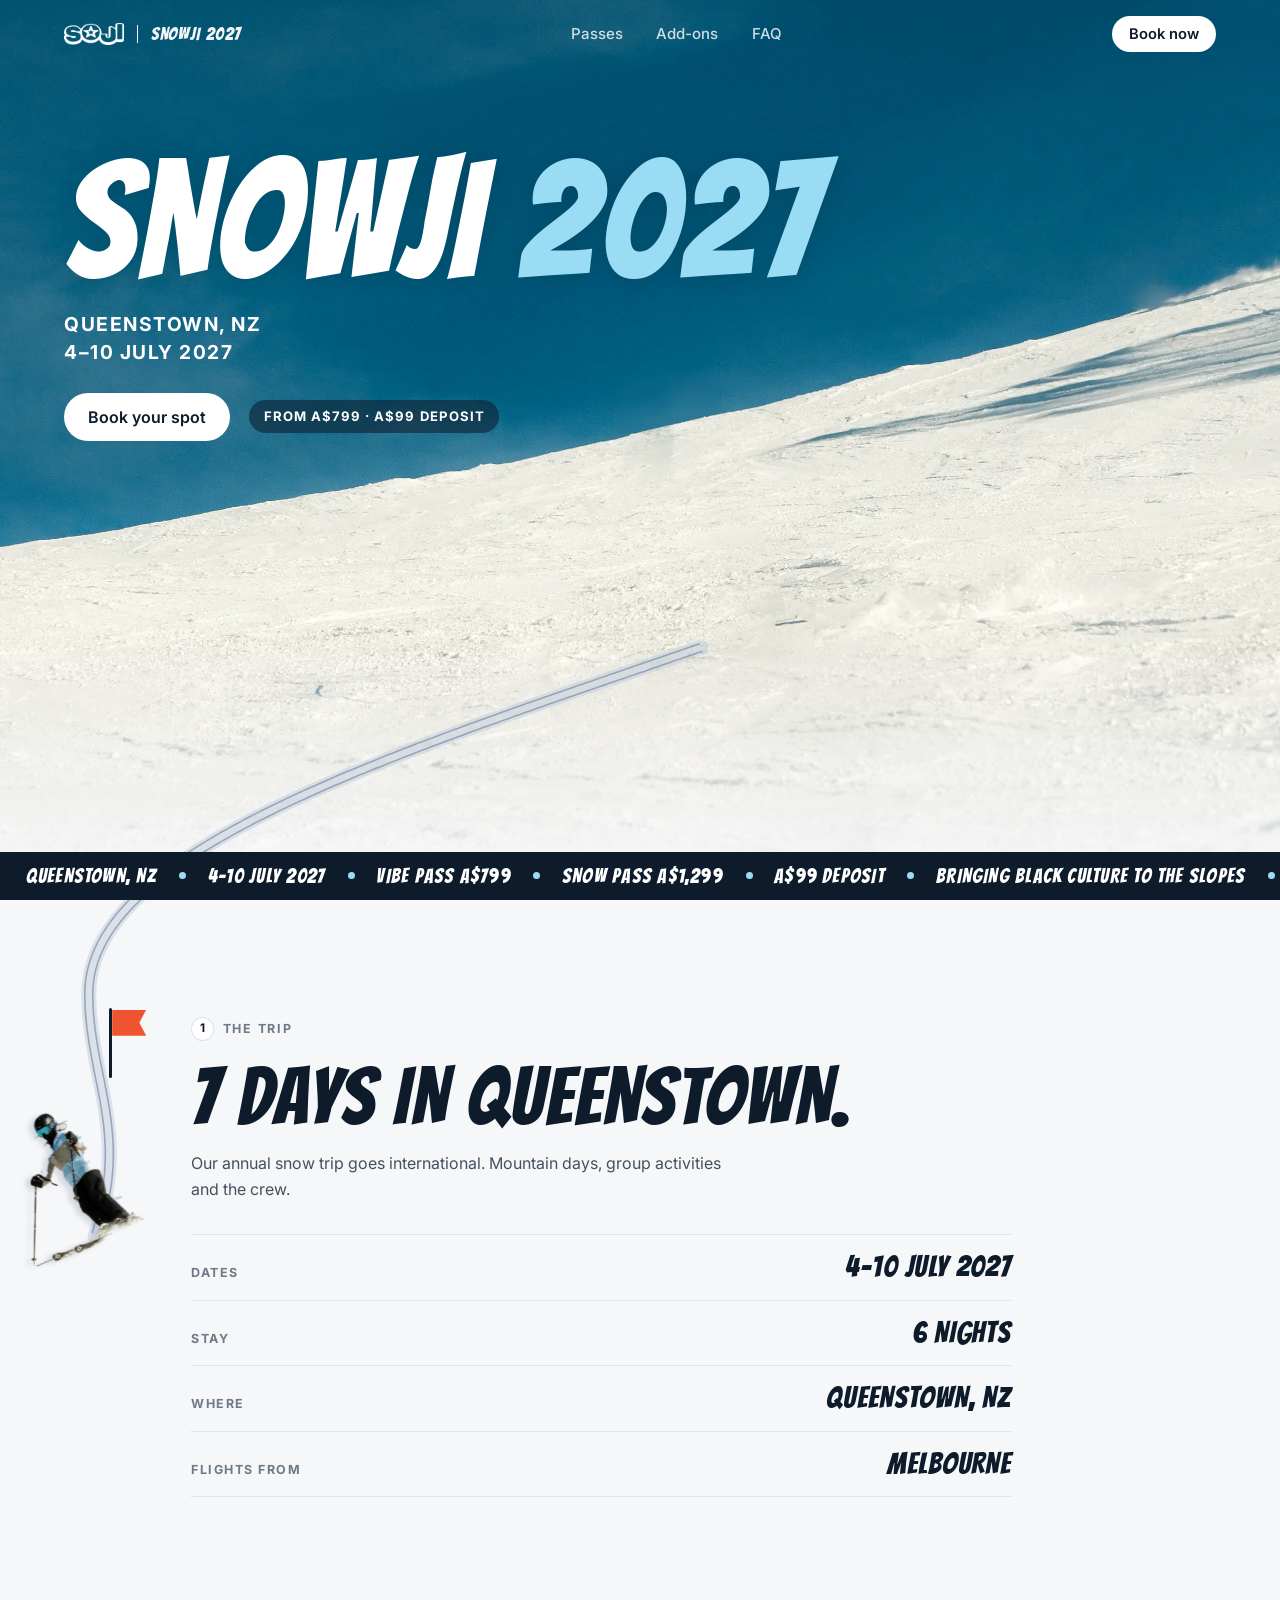
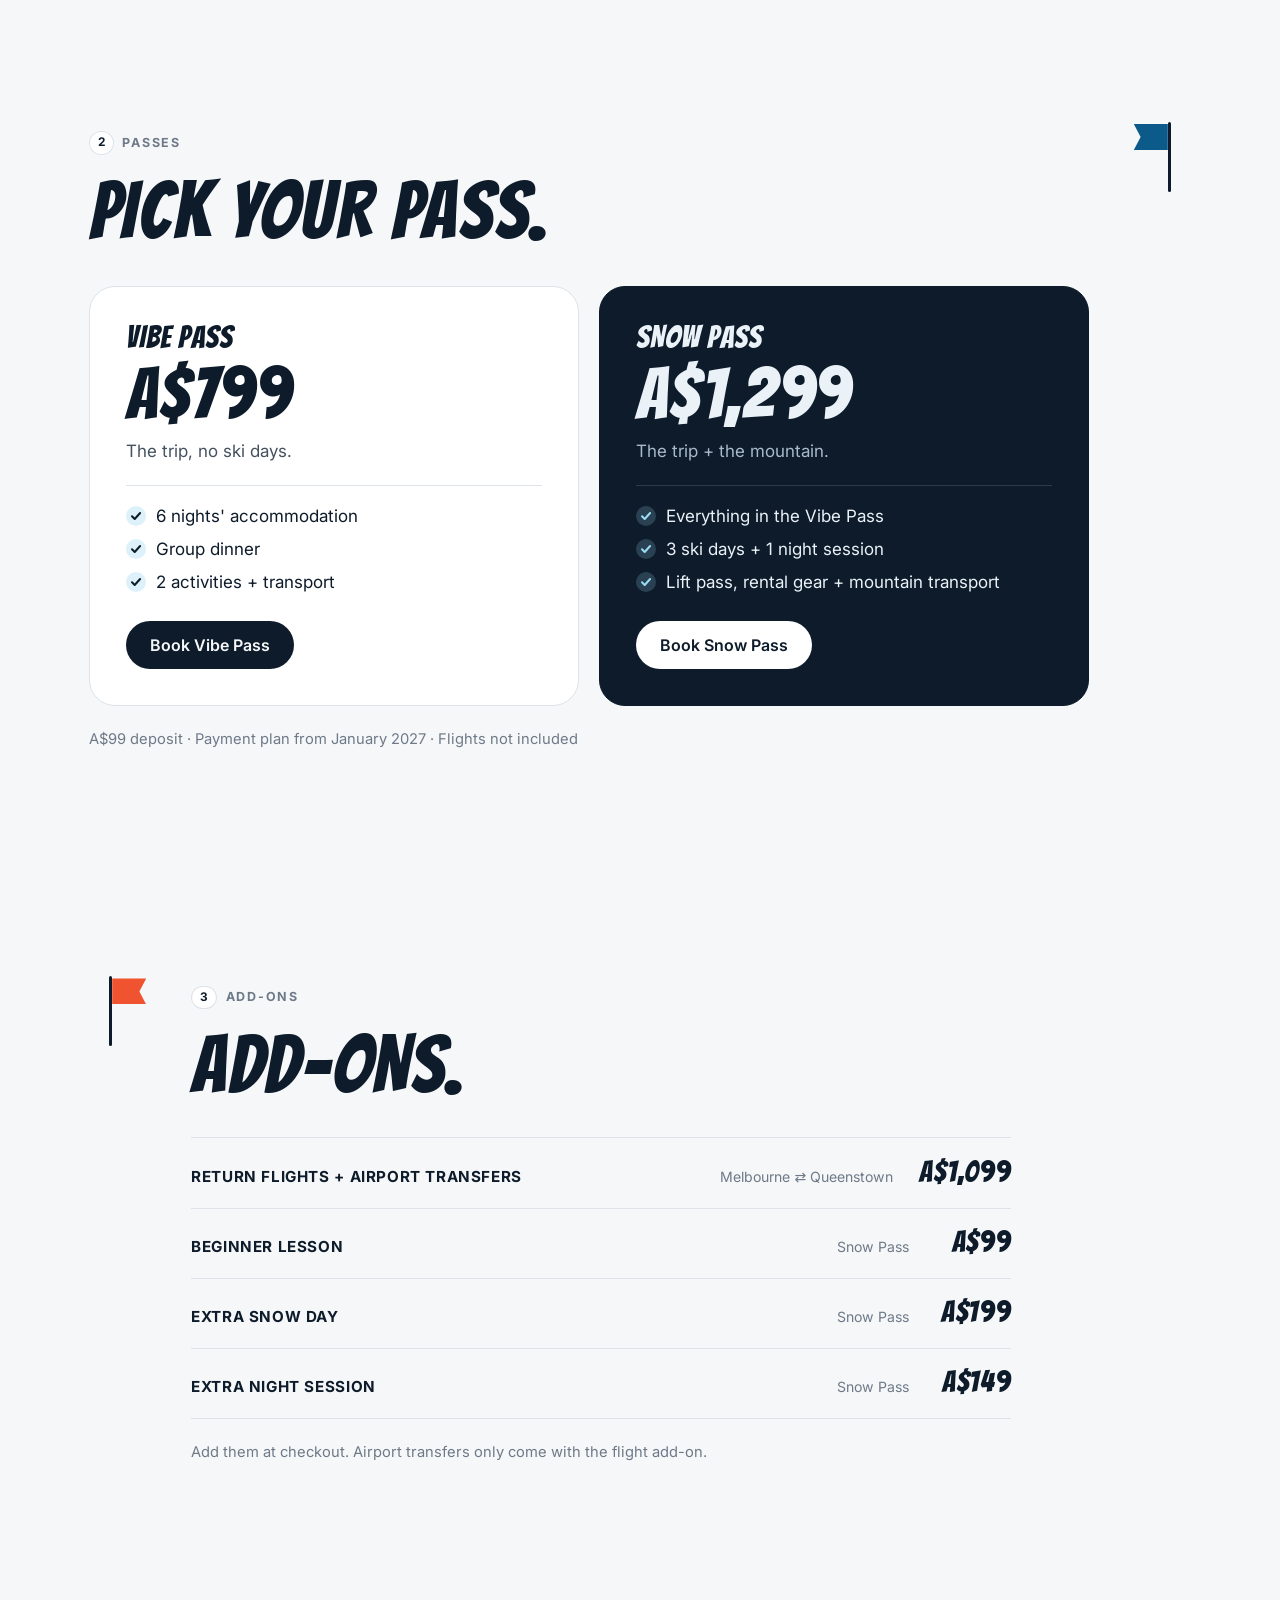
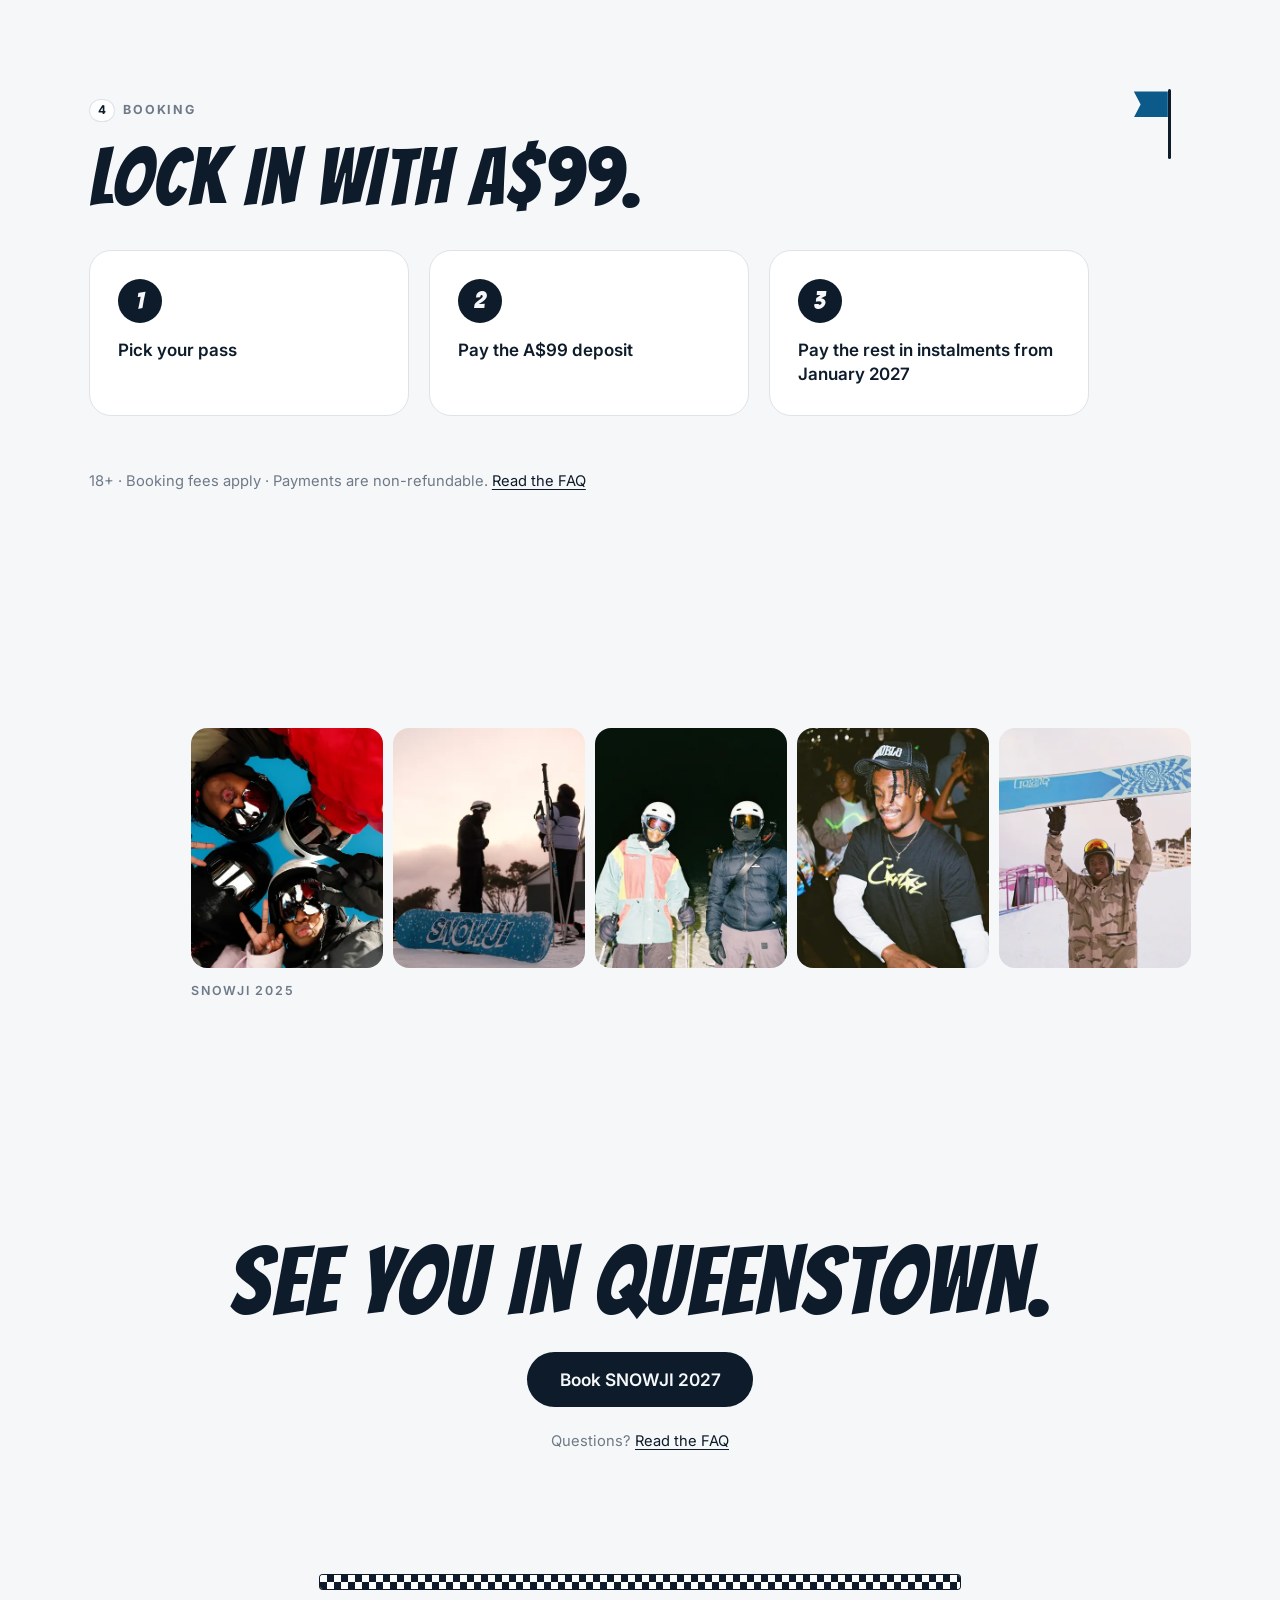
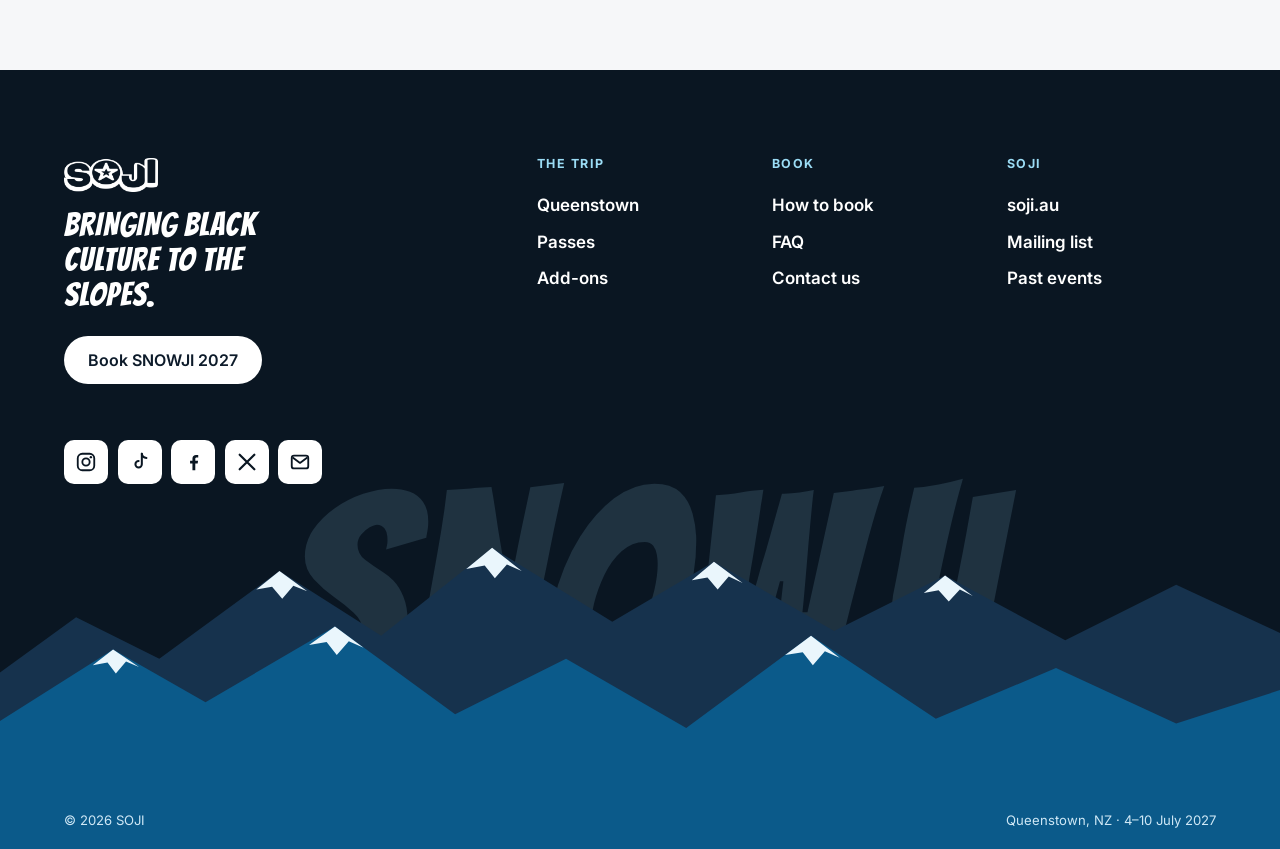
==== index.html @ 0abe6b56 "Bangers type, bigger hero title, clearer trip facts (Ewa's feedback) Co-Authored-By: Claude Opus 5.5" ====
<!doctype html>
<html lang="en-AU">
<head>
  <meta charset="utf-8">
  <meta name="viewport" content="width=device-width, initial-scale=1, viewport-fit=cover">
  <title>SNOWJI 2027 · Queenstown, 4–10 July</title>
  <meta name="description" content="SNOWJI 2027: seven days in Queenstown, New Zealand with SOJI. Vibe Pass A$799, Snow Pass A$1,299. Lock in with an A$99 deposit.">
  <meta name="theme-color" content="#0B4F7C">
  <meta property="og:title" content="SNOWJI 2027 · Queenstown, 4–10 July">
  <meta property="og:description" content="Seven days in Queenstown with the crew. Lock in with an A$99 deposit.">
  <meta property="og:image" content="https://snowji.soji.au/assets/img/og.jpg">
  <meta property="og:url" content="https://snowji.soji.au/">
  <link rel="canonical" href="https://snowji.soji.au/">
  <meta property="og:type" content="website">
  <meta name="twitter:card" content="summary_large_image">
  <link rel="icon" href="data:image/svg+xml,%3Csvg xmlns='http://www.w3.org/2000/svg' viewBox='0 0 64 64'%3E%3Crect width='64' height='64' rx='16' fill='%230D1B2A'/%3E%3Cpath d='M32 12v40M14.7 22l34.6 20M14.7 42l34.6-20' stroke='%23F6F7F9' stroke-width='5' stroke-linecap='round'/%3E%3C/svg%3E">
  <link rel="preconnect" href="https://fonts.googleapis.com">
  <link rel="preconnect" href="https://fonts.gstatic.com" crossorigin>
  <link href="https://fonts.googleapis.com/css2?family=Bangers&family=Inter:wght@400;500;600;700&display=swap" rel="stylesheet">
  <link rel="stylesheet" href="css/styles.css">
  <script>document.documentElement.classList.add('js')</script>
</head>
<body class="home">
  <header class="nav on-photo" id="nav">
    <a class="brand" href="#top" aria-label="SNOWJI 2027, back to top">
      <span class="soji-mark" aria-hidden="true"></span>
      <span class="brand-event">SNOWJI 2027</span>
    </a>
    <nav class="nav-links" aria-label="Sections">
      <a href="#passes">Passes</a>
      <a href="#add-ons">Add-ons</a>
      <a href="faq.html">FAQ</a>
    </nav>
    <a class="btn btn-light btn-sm" href="https://www.wetravel.com/trips/snowji-2027-soji-3534687816" target="_blank" rel="noopener">Book now</a>
  </header>

  <main class="mountain" id="top">
    <!-- trail + rider are drawn by js/main.js -->
    <svg class="trail" aria-hidden="true" focusable="false">
      <path class="trail-groove" d=""/>
      <path class="trail-track" d=""/>
      <path class="trail-track" d=""/>
    </svg>
    <div class="rider" aria-hidden="true"><img src="assets/img/skier.webp" width="592" height="720" alt=""></div>

    <section class="hero" aria-labelledby="hero-title">
      <figure class="hero-photo">
        <img class="hero-clean" src="assets/img/hero-clean-sm.webp" srcset="assets/img/hero-clean-sm.webp 1200w, assets/img/hero-clean.webp 2400w" sizes="100vw" width="2400" height="3600" alt="" decoding="async">
        <img class="hero-full" src="assets/img/hero-sm.webp" srcset="assets/img/hero-sm.webp 1200w, assets/img/hero.webp 2400w" sizes="100vw" width="2400" height="3600" alt="A SNOWJI 2025 skier carving down a white slope under a deep blue sky" fetchpriority="high">
      </figure>
      <div class="hero-copy">
        <h1 id="hero-title">SNOWJI <span>2027</span></h1>
        <p class="hero-meta">Queenstown, NZ<br>4–10 July 2027</p>
        <div class="hero-cta">
          <a class="btn btn-light" href="https://www.wetravel.com/trips/snowji-2027-soji-3534687816" target="_blank" rel="noopener">Book your spot</a>
          <span class="hero-price">From A$799 · A$99 deposit</span>
        </div>
      </div>
      <div class="marquee" aria-hidden="true">
        <div class="marquee-track">
          <span>Queenstown, NZ</span><span>4–10 July 2027</span><span>Vibe Pass A$799</span><span>Snow Pass A$1,299</span><span>A$99 deposit</span><span>Bringing Black culture to the slopes</span>
          <span>Queenstown, NZ</span><span>4–10 July 2027</span><span>Vibe Pass A$799</span><span>Snow Pass A$1,299</span><span>A$99 deposit</span><span>Bringing Black culture to the slopes</span>
        </div>
      </div>
    </section>

    <section class="run" id="trip" data-side="left" aria-labelledby="trip-title">
      <span class="lane"><span class="gate" aria-hidden="true"></span></span>
      <div class="run-body">
        <p class="gate-label"><b>1</b> The trip</p>
        <h2 id="trip-title">7 days in Queenstown.</h2>
        <p class="lede">Our annual snow trip goes international. Mountain days, group activities and the crew.</p>
        <dl class="facts">
          <div><dt>Dates</dt><dd>4–10 July 2027</dd></div>
          <div><dt>Stay</dt><dd>6 nights</dd></div>
          <div><dt>Where</dt><dd>Queenstown, NZ</dd></div>
          <div><dt>Flights from</dt><dd>Melbourne</dd></div>
        </dl>
      </div>
    </section>

    <section class="run" id="passes" data-side="right" aria-labelledby="passes-title">
      <span class="lane"><span class="gate" aria-hidden="true"></span></span>
      <div class="run-body">
        <p class="gate-label"><b>2</b> Passes</p>
        <h2 id="passes-title">Pick your pass.</h2>
        <div class="passes">
          <article class="pass">
            <h3>Vibe Pass</h3>
            <p class="price">A$799</p>
            <p class="pass-tag">The trip, no ski days.</p>
            <ul>
              <li>6 nights' accommodation</li>
              <li>Group dinner</li>
              <li>2 activities + transport</li>
            </ul>
            <a class="btn btn-ink" href="https://www.wetravel.com/trips/snowji-2027-soji-3534687816" target="_blank" rel="noopener">Book Vibe Pass</a>
          </article>
          <article class="pass pass-snow">
            <h3>Snow Pass</h3>
            <p class="price">A$1,299</p>
            <p class="pass-tag">The trip + the mountain.</p>
            <ul>
              <li>Everything in the Vibe Pass</li>
              <li>3 ski days + 1 night session</li>
              <li>Lift pass, rental gear + mountain transport</li>
            </ul>
            <a class="btn btn-light" href="https://www.wetravel.com/trips/snowji-2027-soji-3534687816" target="_blank" rel="noopener">Book Snow Pass</a>
          </article>
        </div>
        <p class="note">A$99 deposit · Payment plan from January 2027 · Flights not included</p>
      </div>
    </section>

    <section class="run" id="add-ons" data-side="left" aria-labelledby="addons-title">
      <span class="lane"><span class="gate" aria-hidden="true"></span></span>
      <div class="run-body">
        <p class="gate-label"><b>3</b> Add-ons</p>
        <h2 id="addons-title">Add-ons.</h2>
        <ul class="addons">
          <li><span class="ad-name">Return flights + airport transfers</span><span class="ad-for">Melbourne ⇄ Queenstown</span><span class="ad-price">A$1,099</span></li>
          <li><span class="ad-name">Beginner lesson</span><span class="ad-for">Snow Pass</span><span class="ad-price">A$99</span></li>
          <li><span class="ad-name">Extra snow day</span><span class="ad-for">Snow Pass</span><span class="ad-price">A$199</span></li>
          <li><span class="ad-name">Extra night session</span><span class="ad-for">Snow Pass</span><span class="ad-price">A$149</span></li>
        </ul>
        <p class="note">Add them at checkout. Airport transfers only come with the flight add-on.</p>
      </div>
    </section>

    <section class="run" id="booking" data-side="right" aria-labelledby="booking-title">
      <span class="lane"><span class="gate" aria-hidden="true"></span></span>
      <div class="run-body">
        <p class="gate-label"><b>4</b> Booking</p>
        <h2 id="booking-title">Lock in with A$99.</h2>
        <ol class="steps">
          <li>Pick your pass</li>
          <li>Pay the A$99 deposit</li>
          <li>Pay the rest in instalments from January 2027</li>
        </ol>
        <div class="tickets">
          <script src="https://cdn.wetravel.com/widgets/embed_packages.js" id="wetravel_package_listing" data-env="https://www.wetravel.com" data-version="v0.3" data-uid="1511722" data-uuid="3534687816" data-color="0d1b2a" data-text="Book now" data-showreviews="true" async></script>
        </div>
        <p class="note">18+ · Booking fees apply · Payments are non-refundable. <a href="faq.html">Read the FAQ</a></p>
      </div>
    </section>

    <section class="run" id="photos" data-side="left" aria-label="Photos from SNOWJI 2025">
      <span class="lane"></span>
      <div class="run-body">
        <div class="strip" tabindex="0">
          <figure><img src="assets/img/crew-huddle-sm.webp" width="1600" height="1067" loading="lazy" decoding="async" alt="Friends in helmets and goggles huddled in a circle, shot from below against a blue sky"></figure>
          <figure><img src="assets/img/sunset-board-sm.webp" width="1600" height="1067" loading="lazy" decoding="async" alt="Two skiers raise their skis against a pink sunset"></figure>
          <figure><img src="assets/img/night-ski-sm.webp" width="1600" height="1064" loading="lazy" decoding="async" alt="Friends on the snow at night"></figure>
          <figure><img src="assets/img/dance-sm.webp" width="1600" height="1067" loading="lazy" decoding="async" alt="A packed room dancing at the lodge"></figure>
          <figure><img src="assets/img/board-up-sm.webp" width="1600" height="1067" loading="lazy" decoding="async" alt="A snowboarder holding a SNOWJI board above their head"></figure>
        </div>
        <p class="strip-cap">SNOWJI 2025</p>
      </div>
    </section>

    <section class="run finish" id="book" data-side="right" aria-labelledby="finish-title">
      <span class="lane"></span>
      <div class="finish-body">
        <h2 id="finish-title">See you in Queenstown.</h2>
        <a class="btn btn-ink btn-lg" href="https://www.wetravel.com/trips/snowji-2027-soji-3534687816" target="_blank" rel="noopener">Book SNOWJI 2027</a>
        <p class="note">Questions? <a href="faq.html">Read the FAQ</a></p>
        <div class="finish-line" aria-hidden="true"><span class="finish-point"></span></div>
      </div>
    </section>
  </main>

  <footer class="foot">
    <div class="foot-top">
      <div class="foot-brand">
        <span class="soji-mark" aria-hidden="true"></span>
        <p class="foot-tag">Bringing Black culture to the slopes.</p>
        <a class="btn btn-light" href="https://www.wetravel.com/trips/snowji-2027-soji-3534687816" target="_blank" rel="noopener">Book SNOWJI 2027</a>
      </div>
      <nav class="foot-cols" aria-label="Footer">
        <div>
          <h2>The trip</h2>
          <a href="index.html#trip">Queenstown</a>
          <a href="index.html#passes">Passes</a>
          <a href="index.html#add-ons">Add-ons</a>
        </div>
        <div>
          <h2>Book</h2>
          <a href="index.html#booking">How to book</a>
          <a href="faq.html">FAQ</a>
          <a href="mailto:info@soji.au">Contact us</a>
        </div>
        <div>
          <h2>SOJI</h2>
          <a href="https://www.soji.au/" target="_blank" rel="noopener">soji.au</a>
          <a href="https://www.soji.au/mail" target="_blank" rel="noopener">Mailing list</a>
          <a href="https://www.soji.au/past-events" target="_blank" rel="noopener">Past events</a>
        </div>
      </nav>
    </div>
    <ul class="foot-social">
      <li><a href="https://www.instagram.com/soji.au" target="_blank" rel="noopener" aria-label="SOJI on Instagram"><svg viewBox="0 0 24 24" aria-hidden="true"><rect x="3" y="3" width="18" height="18" rx="5" fill="none" stroke="currentColor" stroke-width="2"/><circle cx="12" cy="12" r="4" fill="none" stroke="currentColor" stroke-width="2"/><circle cx="17.3" cy="6.7" r="1.3" fill="currentColor"/></svg></a></li>
      <li><a href="https://www.tiktok.com/@soji.au" target="_blank" rel="noopener" aria-label="SOJI on TikTok"><svg viewBox="0 0 24 24" aria-hidden="true"><path d="M14 3v11.5a3.5 3.5 0 1 1-3.5-3.5" fill="none" stroke="currentColor" stroke-width="2.2" stroke-linecap="round"/><path d="M14 3c.4 2.6 2.2 4.4 5 4.6" fill="none" stroke="currentColor" stroke-width="2.2" stroke-linecap="round"/></svg></a></li>
      <li><a href="https://www.facebook.com/soji.au" target="_blank" rel="noopener" aria-label="SOJI on Facebook"><svg viewBox="0 0 24 24" aria-hidden="true"><path d="M14.5 21v-7.5h2.6l.4-3h-3V8.6c0-.9.3-1.5 1.6-1.5h1.6V4.4A21 21 0 0 0 15.3 4.3c-2.3 0-3.9 1.4-3.9 4v2.2H8.8v3h2.6V21z" fill="currentColor"/></svg></a></li>
      <li><a href="https://twitter.com/soji_au" target="_blank" rel="noopener" aria-label="SOJI on X"><svg viewBox="0 0 24 24" aria-hidden="true"><path d="M4 4l16 16M20 4L4 20" fill="none" stroke="currentColor" stroke-width="2.4" stroke-linecap="round"/></svg></a></li>
      <li><a href="mailto:info@soji.au" aria-label="Email SOJI"><svg viewBox="0 0 24 24" aria-hidden="true"><rect x="3" y="5" width="18" height="14" rx="2.5" fill="none" stroke="currentColor" stroke-width="2"/><path d="M4 7l8 6 8-6" fill="none" stroke="currentColor" stroke-width="2" stroke-linejoin="round"/></svg></a></li>
    </ul>
    <div class="foot-art" aria-hidden="true">
      <svg viewBox="0 0 1440 360" preserveAspectRatio="xMidYMax slice">
        <text x="720" y="250" text-anchor="middle" class="foot-word">SNOWJI</text>
        <path class="m-far" d="M0 250 L110 170 L200 215 L330 120 L440 190 L560 95 L690 175 L800 110 L930 185 L1050 125 L1180 195 L1300 135 L1440 200 V360 H0Z"/>
        <path class="m-snow" d="M330 120 L305 140 L322 137 L333 150 L345 136 L360 142Z M560 95 L532 118 L552 114 L563 128 L576 113 L592 120Z M800 110 L776 130 L793 127 L804 140 L816 126 L831 133Z M1050 125 L1027 144 L1043 141 L1054 153 L1066 140 L1080 147Z"/>
        <path class="m-near" d="M0 300 L150 205 L250 262 L390 180 L520 275 L640 215 L770 290 L905 190 L1040 280 L1170 225 L1300 285 L1440 240 V360 H0Z"/>
        <path class="m-snow" d="M390 180 L362 200 L381 197 L392 211 L405 196 L421 203Z M905 190 L877 211 L896 208 L907 222 L920 207 L936 214Z M150 205 L128 222 L144 219 L153 231 L164 218 L178 224Z"/>
      </svg>
    </div>
    <div class="foot-bar">
      <span>© 2026 SOJI</span>
      <span>Queenstown, NZ · 4–10 July 2027</span>
    </div>
  </footer>

  <a class="dock" id="dock" href="https://www.wetravel.com/trips/snowji-2027-soji-3534687816" target="_blank" rel="noopener"><span>SNOWJI 2027 · From A$799</span><b>Book</b></a>

  <canvas class="powder" aria-hidden="true"></canvas>
  <script src="js/main.js" defer></script>
  <script src="js/book.js" defer></script>
  <script src="https://cdn.wetravel.com/widgets/embed_checkout.js" defer></script>
</body>
</html>
---- css/styles.css ----
/* SNOWJI 2027 */
:root {
  --snow: #F6F7F9;
  --snow-2: #ECEFF3;
  --card: #FFFFFF;
  --ink: #0D1B2A;
  --ink-2: #44515F;
  --ink-3: #6E7A88;
  --line: #DDE3E9;
  --flare: #F0532F;
  --sky: #0B5A8A;
  --ice: #9BDCF5;
  --ice-2: #DCF1FA;

  --lane: clamp(64px, 13vw, 210px);
  --gutter: clamp(20px, 5vw, 72px);
  --pad: clamp(88px, 13vh, 150px);
  --radius: 22px;
  --nav-h: 68px;

  --display: "Bangers", "Impact", ui-sans-serif, system-ui, sans-serif;
  --body: "Inter", ui-sans-serif, system-ui, -apple-system, "Segoe UI", sans-serif;
  color-scheme: light;
}

*, *::before, *::after { box-sizing: border-box; }
html { -webkit-text-size-adjust: 100%; scroll-behavior: smooth; scroll-padding-top: var(--nav-h); }
body { margin: 0; background: var(--snow); color: var(--ink); font: 400 1.0625rem/1.6 var(--body); -webkit-font-smoothing: antialiased; overflow-x: clip; }
img { display: block; max-width: 100%; height: auto; }
a { color: inherit; }
p, ul, ol, figure, dl, dd { margin: 0; }
h1, h2, h3 { margin: 0; font-family: var(--display); font-weight: 400; line-height: 1; letter-spacing: .02em; text-transform: uppercase; }
h2 { font-size: clamp(2.8rem, 6.4vw, 5rem); text-wrap: balance; }
h3 { letter-spacing: .03em; }
:focus-visible { outline: 3px solid var(--flare); outline-offset: 3px; border-radius: 6px; }

/* Buttons */
.btn {
  display: inline-flex; align-items: center; justify-content: center;
  font: 600 1rem/1 var(--body); padding: 1em 1.5em; border-radius: 999px;
  text-decoration: none; white-space: nowrap;
  transition: transform .2s ease, background-color .2s ease, color .2s ease;
}
.btn:hover { transform: translateY(-2px); }
.btn-ink { background: var(--ink); color: var(--snow); }
.btn-ink:hover { background: #18324D; }
.btn-light { background: #fff; color: var(--ink); }
.btn-sm { padding: .7em 1.15em; font-size: .92rem; }
.btn-lg { padding: 1.1em 1.9em; font-size: 1.08rem; }

/* WeTravel only opens checkout when the click lands on the button itself, not on text inside it */
.wtrvl-checkout_button * { pointer-events: none; }

/* Nav */
.nav {
  position: fixed; inset: 0 0 auto 0; z-index: 50; height: var(--nav-h);
  display: flex; align-items: center; justify-content: space-between; gap: 1rem;
  padding: 0 var(--gutter);
  color: var(--ink);
  transition: background-color .3s ease, box-shadow .3s ease, color .3s ease;
}
.nav.on-photo { color: #fff; }
.nav.scrolled { color: var(--ink); background: rgba(246, 247, 249, .88); -webkit-backdrop-filter: blur(14px); backdrop-filter: blur(14px); box-shadow: 0 1px 0 var(--line); }
.nav.on-photo:not(.scrolled) .btn-light { background: #fff; color: var(--ink); }
.nav.scrolled .btn-light { background: var(--ink); color: var(--snow); }
.brand { display: flex; align-items: center; gap: .8rem; text-decoration: none; }
.soji-mark {
  display: block; width: 60px; height: 22px; background: currentColor;
  -webkit-mask: url(../assets/img/soji-logo.png) left center / contain no-repeat;
  mask: url(../assets/img/soji-logo.png) left center / contain no-repeat;
}
.brand-event { font: 400 1.15rem/1 var(--display); letter-spacing: .05em; padding-left: .8rem; border-left: 1.5px solid currentColor; opacity: .95; }
.nav-links { display: flex; gap: clamp(1.2rem, 2.6vw, 2.4rem); font-size: .94rem; font-weight: 500; }
.nav-links a { text-decoration: none; opacity: .8; transition: opacity .2s; }
.nav-links a:hover, .nav-links a[aria-current] { opacity: 1; }

/* ── Trail + rider ─────────────────────────────────── */
.mountain { position: relative; isolation: isolate; }
.trail { position: absolute; top: 0; left: 0; width: 100%; height: 100%; pointer-events: none; z-index: 0; overflow: visible; }
.trail path { fill: none; stroke-linecap: round; stroke-linejoin: round; }
.trail-groove { stroke: rgba(196, 208, 222, .55); stroke-width: 15; }
.trail-track { stroke: rgba(90, 110, 136, .5); stroke-width: 1.6; }
.rider { position: absolute; top: 0; left: 0; z-index: 6; pointer-events: none; visibility: hidden; will-change: transform; transform-origin: 56.37% 89.18%; filter: drop-shadow(-10px 4px 5px rgba(40, 60, 90, .16)); }
.rider img { width: 100%; height: auto; transform-origin: 56.37% 89.18%; will-change: transform; }
.powder { position: fixed; inset: 0; width: 100%; height: 100%; pointer-events: none; z-index: 5; }

.run { position: relative; padding-block: var(--pad); }
.run[data-side="left"] { padding-left: var(--lane); padding-right: var(--gutter); }
.run[data-side="right"] { padding-right: var(--lane); padding-left: var(--gutter); }
.lane { position: absolute; top: calc(var(--pad) * .8); bottom: calc(var(--pad) * .8); width: var(--lane); pointer-events: none; }
.run[data-side="left"] > .lane { left: 0; }
.run[data-side="right"] > .lane { right: 0; }
.run-body { position: relative; z-index: 1; max-width: 1000px; margin-inline: auto; }

.gate { --flag: var(--flare); position: absolute; top: calc(var(--pad) * .12); width: 3px; height: 70px; border-radius: 2px; background: var(--ink); }
.run:nth-of-type(odd) .gate { --flag: var(--sky); }
.run[data-side="left"] .gate { left: calc(50% + 26px); }
.run[data-side="right"] .gate { right: calc(50% + 26px); }
.gate::after { content: ""; position: absolute; top: 2px; left: 3px; width: 34px; height: 26px; background: var(--flag); clip-path: polygon(0 0, 100% 0, 80% 50%, 100% 100%, 0 100%); transform-origin: 0 50%; }
.run[data-side="right"] .gate::after { left: auto; right: 3px; transform-origin: 100% 50%; clip-path: polygon(0 0, 100% 0, 100% 100%, 0 100%, 20% 50%); }
.gate.passed::after { animation: flap 1.1s cubic-bezier(.3, .7, .3, 1); }
@keyframes flap { 20% { transform: scaleX(.55) skewY(-10deg); } 45% { transform: scaleX(1.08) skewY(5deg); } 70% { transform: scaleX(.92) skewY(-2deg); } }

/* ── Hero ─────────────────────────────────────────── */
.hero { position: relative; height: 100svh; min-height: 580px; }
.hero-photo { position: absolute; inset: 0; z-index: -1; overflow: hidden; background: var(--sky); }
.hero-photo img { position: absolute; inset: 0; width: 100%; height: 100%; max-width: none; object-fit: cover; object-position: 52% 43%; }
.hero-photo.handed-off .hero-full { visibility: hidden; }
.hero-photo::after { content: ""; position: absolute; inset: auto 0 0 0; height: 28%; background: linear-gradient(rgba(246, 247, 249, 0), var(--snow)); }
.hero-copy { position: relative; padding: calc(var(--nav-h) + clamp(28px, 9vh, 96px)) var(--gutter) 0; color: #fff; }
.hero h1 { font-size: clamp(4.6rem, 13vw, 11rem); line-height: .86; letter-spacing: .015em; text-shadow: 0 2px 24px rgba(0, 0, 0, .12); }
.hero h1 span { color: var(--ice); }
.hero-meta { margin-top: 1.2rem; font: 700 clamp(1rem, 1.5vw, 1.2rem)/1.45 var(--body); letter-spacing: .08em; text-transform: uppercase; }
.hero-cta { display: flex; flex-wrap: wrap; align-items: center; gap: .8rem 1.2rem; margin-top: 1.6rem; }
.hero-price { font: 700 .82rem/1 var(--body); letter-spacing: .08em; text-transform: uppercase; color: #fff; padding: .75em 1.1em; border-radius: 999px; background: rgba(13, 27, 42, .55); -webkit-backdrop-filter: blur(8px); backdrop-filter: blur(8px); }

/* ── Sections ─────────────────────────────────────── */
.gate-label { display: flex; align-items: center; gap: .7em; margin-bottom: 1rem; font: 700 .78rem/1 var(--body); letter-spacing: .14em; text-transform: uppercase; color: var(--ink-3); }
.gate-label b { font: 700 .74rem/1 var(--body); letter-spacing: 0; color: var(--ink); padding: .5em .75em; border-radius: 999px; background: var(--card); box-shadow: inset 0 0 0 1px var(--line); }
.lede { margin-top: .9rem; font-size: 1rem; color: var(--ink-2); max-width: 34em; }
.note { margin-top: 1.4rem; font-size: .92rem; color: var(--ink-3); }
.note a { color: var(--ink); text-underline-offset: 3px; }

.facts { margin-top: 2rem; border-top: 1px solid var(--line); max-width: 820px; }
.facts > div { display: flex; align-items: baseline; justify-content: space-between; gap: 1.5rem; padding: 1.05rem 0; border-bottom: 1px solid var(--line); }

.facts dt { font-size: .78rem; letter-spacing: .12em; text-transform: uppercase; color: var(--ink-3); font-weight: 700; }
.facts dd { font: 400 clamp(1.5rem, 2.4vw, 1.9rem)/1 var(--display); letter-spacing: .03em; text-transform: uppercase; text-align: right; }

.passes { display: grid; grid-template-columns: repeat(2, minmax(0, 1fr)); gap: clamp(12px, 2vw, 20px); margin-top: 2.2rem; }
.pass { background: var(--card); border: 1px solid var(--line); border-radius: 26px; padding: clamp(22px, 3vw, 36px); }
.pass h3 { font-size: clamp(1.6rem, 2.4vw, 2rem); }
.price { margin-top: .4rem; font: 400 clamp(3.2rem, 5.6vw, 4.6rem)/.95 var(--display); letter-spacing: .02em; }
.pass-tag { margin-top: .6rem; color: var(--ink-2); }
.pass ul { list-style: none; padding: 1.2rem 0 0; margin-top: 1.2rem; border-top: 1px solid var(--line); display: grid; gap: .6rem; }
.pass li { display: grid; grid-template-columns: 20px 1fr; gap: .65rem; line-height: 1.4; }
.pass li::before { content: ""; width: 20px; height: 20px; margin-top: 1px; border-radius: 50%; background: var(--ice-2) url("data:image/svg+xml,%3Csvg xmlns='http://www.w3.org/2000/svg' viewBox='0 0 20 20'%3E%3Cpath d='M6 10.3l2.7 2.7 5.4-6' fill='none' stroke='%230D1B2A' stroke-width='2' stroke-linecap='round' stroke-linejoin='round'/%3E%3C/svg%3E") center / 20px no-repeat; }
.pass-snow { background: var(--ink); color: #EAF2F8; border-color: var(--ink); }
.pass-snow .pass-tag { color: #A9BACB; }
.pass-snow ul { border-color: rgba(255, 255, 255, .14); }
.pass-snow li::before { background-color: rgba(155, 220, 245, .2); background-image: url("data:image/svg+xml,%3Csvg xmlns='http://www.w3.org/2000/svg' viewBox='0 0 20 20'%3E%3Cpath d='M6 10.3l2.7 2.7 5.4-6' fill='none' stroke='%239BDCF5' stroke-width='2' stroke-linecap='round' stroke-linejoin='round'/%3E%3C/svg%3E"); }

.addons { list-style: none; padding: 0; margin-top: 2rem; border-top: 1px solid var(--line); max-width: 820px; }
.addons li { display: grid; grid-template-columns: minmax(0, 1fr) auto auto; align-items: baseline; gap: .4rem 1.6rem; padding: 1.15rem 0; border-bottom: 1px solid var(--line); }
.ad-name { font-weight: 700; text-transform: uppercase; letter-spacing: .04em; font-size: .95rem; }
.ad-for { font-size: .88rem; color: var(--ink-3); }
.ad-price { font: 400 clamp(1.5rem, 2.4vw, 1.9rem)/1 var(--display); letter-spacing: .03em; min-width: 5.5ch; text-align: right; }

.steps { list-style: none; padding: 0; counter-reset: s; display: grid; grid-template-columns: repeat(3, minmax(0, 1fr)); gap: clamp(12px, 2vw, 20px); margin-top: 2rem; }
.steps li { counter-increment: s; background: var(--card); border: 1px solid var(--line); border-radius: var(--radius); padding: clamp(20px, 2.4vw, 28px); font-weight: 600; line-height: 1.4; }
.steps li::before { content: counter(s); display: grid; place-items: center; width: 44px; height: 44px; margin-bottom: 1rem; border-radius: 50%; background: var(--ink); color: var(--snow); font: 400 1.5rem/1 var(--display); }

.strip { display: grid; grid-template-columns: repeat(5, minmax(0, 1fr)); gap: 10px; }
.strip figure { aspect-ratio: 4 / 5; border-radius: 16px; overflow: hidden; background: var(--snow-2); }
.strip img { width: 100%; height: 100%; object-fit: cover; }
.strip-cap { margin-top: .8rem; font-size: .78rem; letter-spacing: .14em; text-transform: uppercase; color: var(--ink-3); font-weight: 600; }

/* Finish */
.finish.run { padding: var(--pad) var(--lane) clamp(56px, 9vh, 96px); text-align: center; }
.finish > .lane { bottom: calc(clamp(56px, 9vh, 96px) + 16px + 140px); }
.finish-body { position: relative; z-index: 1; display: flex; flex-direction: column; align-items: center; gap: 1.4rem; }
.finish h2 { font-size: clamp(3rem, 7.4vw, 6rem); }
.finish .note { margin-top: 0; }
.finish-line { position: relative; width: min(640px, 100%); height: 14px; margin-top: 100px; background: repeating-conic-gradient(var(--ink) 0 25%, var(--card) 0 50%) 0 0 / 14px 14px; border-radius: 3px; box-shadow: 0 0 0 1px var(--ink); }
.finish-point { position: absolute; left: 76%; top: -4px; width: 1px; height: 1px; }
.finish.arrived .finish-line { animation: thud .6s cubic-bezier(.3, .7, .3, 1); }
@keyframes thud { 30% { transform: scaleY(.6); } }

/* Footer */
/* Footer: dark band, link columns, socials, illustrated range with the wordmark behind it */
.foot { position: relative; background: #0A1622; color: #fff; padding: clamp(48px, 7vw, 88px) var(--gutter) 0; overflow: hidden; }
.foot-top { position: relative; z-index: 1; max-width: 1180px; margin: 0 auto; display: grid; grid-template-columns: minmax(0, 1fr) minmax(0, 1.6fr); gap: 2.4rem 3rem; }
.foot .soji-mark { width: 96px; height: 34px; }
.foot-tag { margin: 1rem 0 1.4rem; font: 400 clamp(1.6rem, 2.6vw, 2.1rem)/1.05 var(--display); letter-spacing: .03em; text-transform: uppercase; max-width: 16ch; }
.foot-cols { display: grid; grid-template-columns: repeat(3, minmax(0, 1fr)); gap: 1.6rem; }
.foot-cols h2 { font: 700 .78rem/1 var(--body); letter-spacing: .12em; text-transform: uppercase; color: var(--ice); margin-bottom: 1rem; }
.foot-cols a { display: block; padding: .3rem 0; text-decoration: none; font-weight: 600; color: #fff; }
.foot-cols a:hover { color: var(--ice); }
.foot-social { position: relative; z-index: 1; list-style: none; padding: 0; max-width: 1180px; margin: clamp(32px, 5vw, 56px) auto 0; display: flex; gap: .6rem; }
.foot-social a { display: grid; place-items: center; width: 44px; height: 44px; border-radius: 10px; background: #fff; color: #0A1622; transition: transform .2s ease, background-color .2s ease; }
.foot-social a:hover { transform: translateY(-2px); background: var(--ice); }
.foot-social svg { width: 22px; height: 22px; }
.foot-art { position: relative; margin: clamp(-24px, -2vw, -8px) calc(-1 * var(--gutter)) 0; height: clamp(200px, 26vw, 360px); }
.foot-art svg { position: absolute; inset: 0; width: 100%; height: 100%; }
.foot-word { font: 400 300px/1 var(--display); letter-spacing: .02em; fill: rgba(155, 220, 245, .14); }
.m-far { fill: #16324D; }
.m-near { fill: #0B5A8A; }
.m-snow { fill: #EAF6FC; }
.foot-bar { position: relative; z-index: 1; display: flex; flex-wrap: wrap; justify-content: space-between; gap: .5rem 1.5rem; margin: 0 calc(-1 * var(--gutter)); padding: 18px var(--gutter); background: #0B5A8A; font-size: .82rem; color: #CFE8F6; }
.page .foot { margin-top: 0; }

/* Info strip along the bottom of the hero */
.marquee { position: absolute; left: 0; right: 0; bottom: 0; z-index: 2; overflow: hidden; background: var(--ink); color: #fff; padding: 14px 0; }
.marquee-track { display: flex; width: max-content; animation: marquee 38s linear infinite; }
.marquee-track span { font: 400 clamp(1.15rem, 1.6vw, 1.4rem)/1 var(--display); letter-spacing: .06em; text-transform: uppercase; white-space: nowrap; padding: 0 1.6rem; position: relative; }
.marquee-track span::after { content: ""; position: absolute; right: -4px; top: 50%; width: 7px; height: 7px; margin-top: -3.5px; border-radius: 50%; background: var(--ice); }
@keyframes marquee { to { transform: translateX(-50%); } }

/* Pass buttons and the live WeTravel packages widget */
.pass .btn { margin-top: 1.6rem; }
.tickets { margin-top: clamp(20px, 3vw, 32px); display: flex; justify-content: center; }
.tickets iframe { width: 100% !important; max-width: 800px; border-radius: 20px; background: var(--card); box-shadow: 0 24px 60px -36px rgba(13, 27, 42, .45); }

/* Mobile booking dock */
.dock {
  position: fixed; left: 12px; right: 12px; bottom: calc(12px + env(safe-area-inset-bottom)); z-index: 60;
  display: none; align-items: center; justify-content: space-between; gap: 12px;
  padding: 8px 8px 8px 20px; border-radius: 999px; text-decoration: none;
  background: rgba(13, 27, 42, .94); color: var(--snow); font-size: .92rem; font-weight: 600;
  box-shadow: 0 16px 40px -16px rgba(13, 27, 42, .7);
  transform: translateY(160%); transition: transform .4s cubic-bezier(.2, .7, .2, 1);
}
.dock b { background: var(--snow); color: var(--ink); padding: .7em 1.2em; border-radius: 999px; }
.dock.show { transform: none; }

/* FAQ page */
.faq-page { max-width: 820px; margin: 0 auto; padding: calc(var(--nav-h) + 48px) var(--gutter) 96px; }
.back { font-size: .92rem; color: var(--ink-3); text-decoration: none; }
.back:hover { color: var(--ink); }
.faq-page h1 { margin: 1rem 0 2rem; font-size: clamp(3.4rem, 8vw, 5.4rem); }
.faq { border-top: 1px solid var(--line); margin-bottom: 2.8rem; }
.faq details { border-bottom: 1px solid var(--line); }
.faq summary { list-style: none; cursor: pointer; display: flex; justify-content: space-between; align-items: center; gap: 1rem; padding: 1.2rem 0; font-weight: 600; font-size: 1.05rem; }
.faq summary::-webkit-details-marker { display: none; }
.faq summary::after { content: "+"; flex: none; width: 32px; height: 32px; display: grid; place-items: center; border-radius: 50%; background: var(--card); box-shadow: inset 0 0 0 1px var(--line); font: 500 1.2rem/1 var(--body); transition: transform .25s ease; }
.faq details[open] summary::after { transform: rotate(45deg); }
.faq details p { padding: 0 0 1.3rem; color: var(--ink-2); max-width: 40em; }
.faq details a { color: var(--ink); text-underline-offset: 3px; }

/* ── Responsive ───────────────────────────────────── */
@media (max-width: 860px) {
  .nav-links { display: none; }
  .dock { display: flex; }
  .passes, .steps { grid-template-columns: 1fr; }
  .steps li { display: flex; align-items: center; gap: 1rem; }
  .steps li::before { margin: 0; flex: none; }
  .strip { grid-template-columns: none; grid-auto-flow: column; grid-auto-columns: 62%; overflow-x: auto; scroll-snap-type: x mandatory; padding-bottom: 4px; }
  .strip figure { scroll-snap-align: start; }
  .foot-top { grid-template-columns: 1fr; }
  .foot-bar { padding-bottom: 92px; }
}
@media (max-width: 640px) {
  :root { --lane: 54px; --gutter: 18px; --pad: 76px; --nav-h: 60px; }
  body { font-size: 1rem; }
  .brand-event { font-size: 1rem; }
  .hero h1 { font-size: 25vw; }
  .hero h1 span { display: block; }
  .soji-mark { width: 50px; height: 18px; }
  .gate { height: 42px; width: 2px; top: calc(var(--pad) * .1); }
  .run[data-side="left"] .gate { left: calc(50% + 6px); }
  .run[data-side="right"] .gate { right: calc(50% + 6px); }
  .gate::after { width: 16px; height: 14px; left: 2px; }
  .run[data-side="right"] .gate::after { right: 2px; }
  .trail-groove { stroke-width: 9; }
  .trail-track { stroke-width: 1.2; }
  .addons li { grid-template-columns: minmax(0, 1fr) auto; }
  .ad-for { grid-column: 1; grid-row: 2; }
  .ad-price { grid-column: 2; grid-row: 1 / span 2; align-self: center; }
  .finish-line { width: 100%; }
  .foot-cols { grid-template-columns: 1fr 1fr; }
  .foot-word { font-size: 380px; }
  .tickets { margin: 24px calc(-1 * var(--lane)) 0 calc(-1 * var(--gutter)); }
  .tickets iframe { border-radius: 0; box-shadow: none; }
}

@media (prefers-reduced-motion: reduce) {
  html { scroll-behavior: auto; }
  .gate.passed::after, .finish.arrived .finish-line, .marquee-track { animation: none; }
  .btn { transition: none; }
}
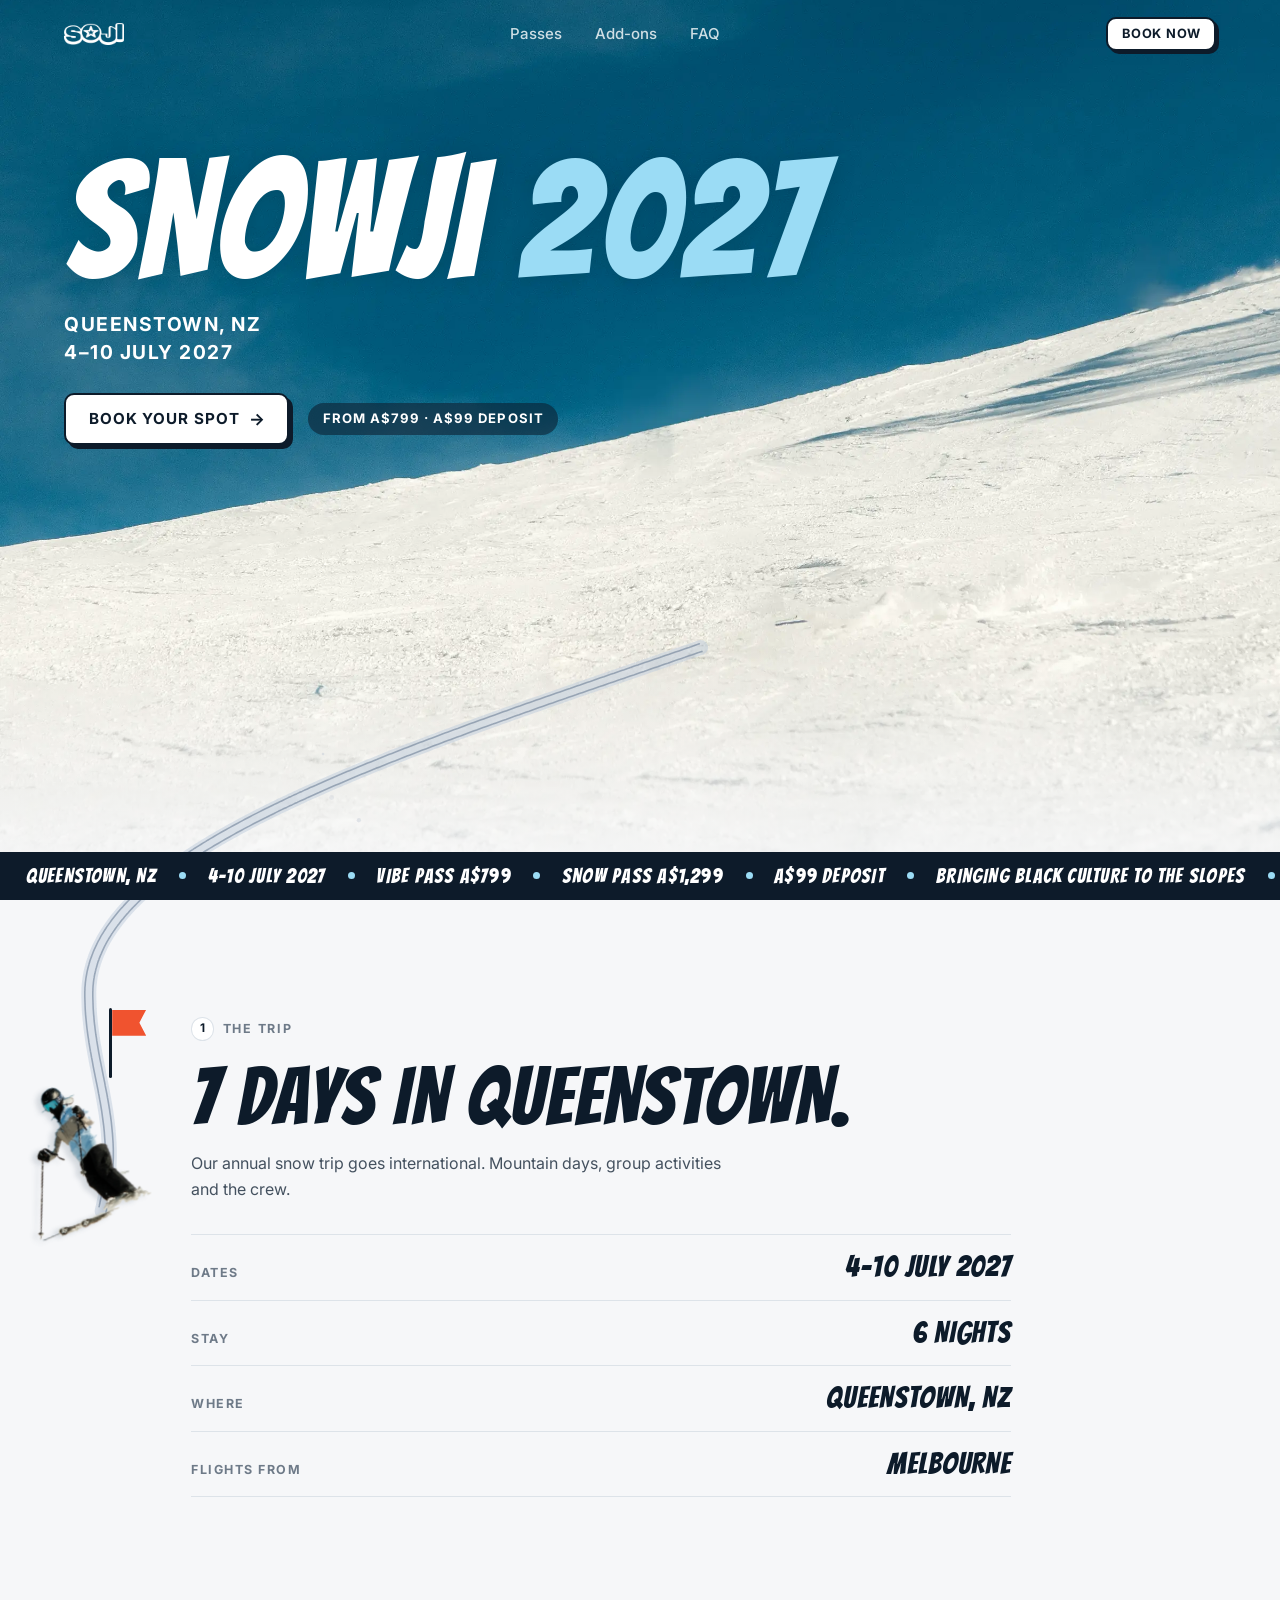
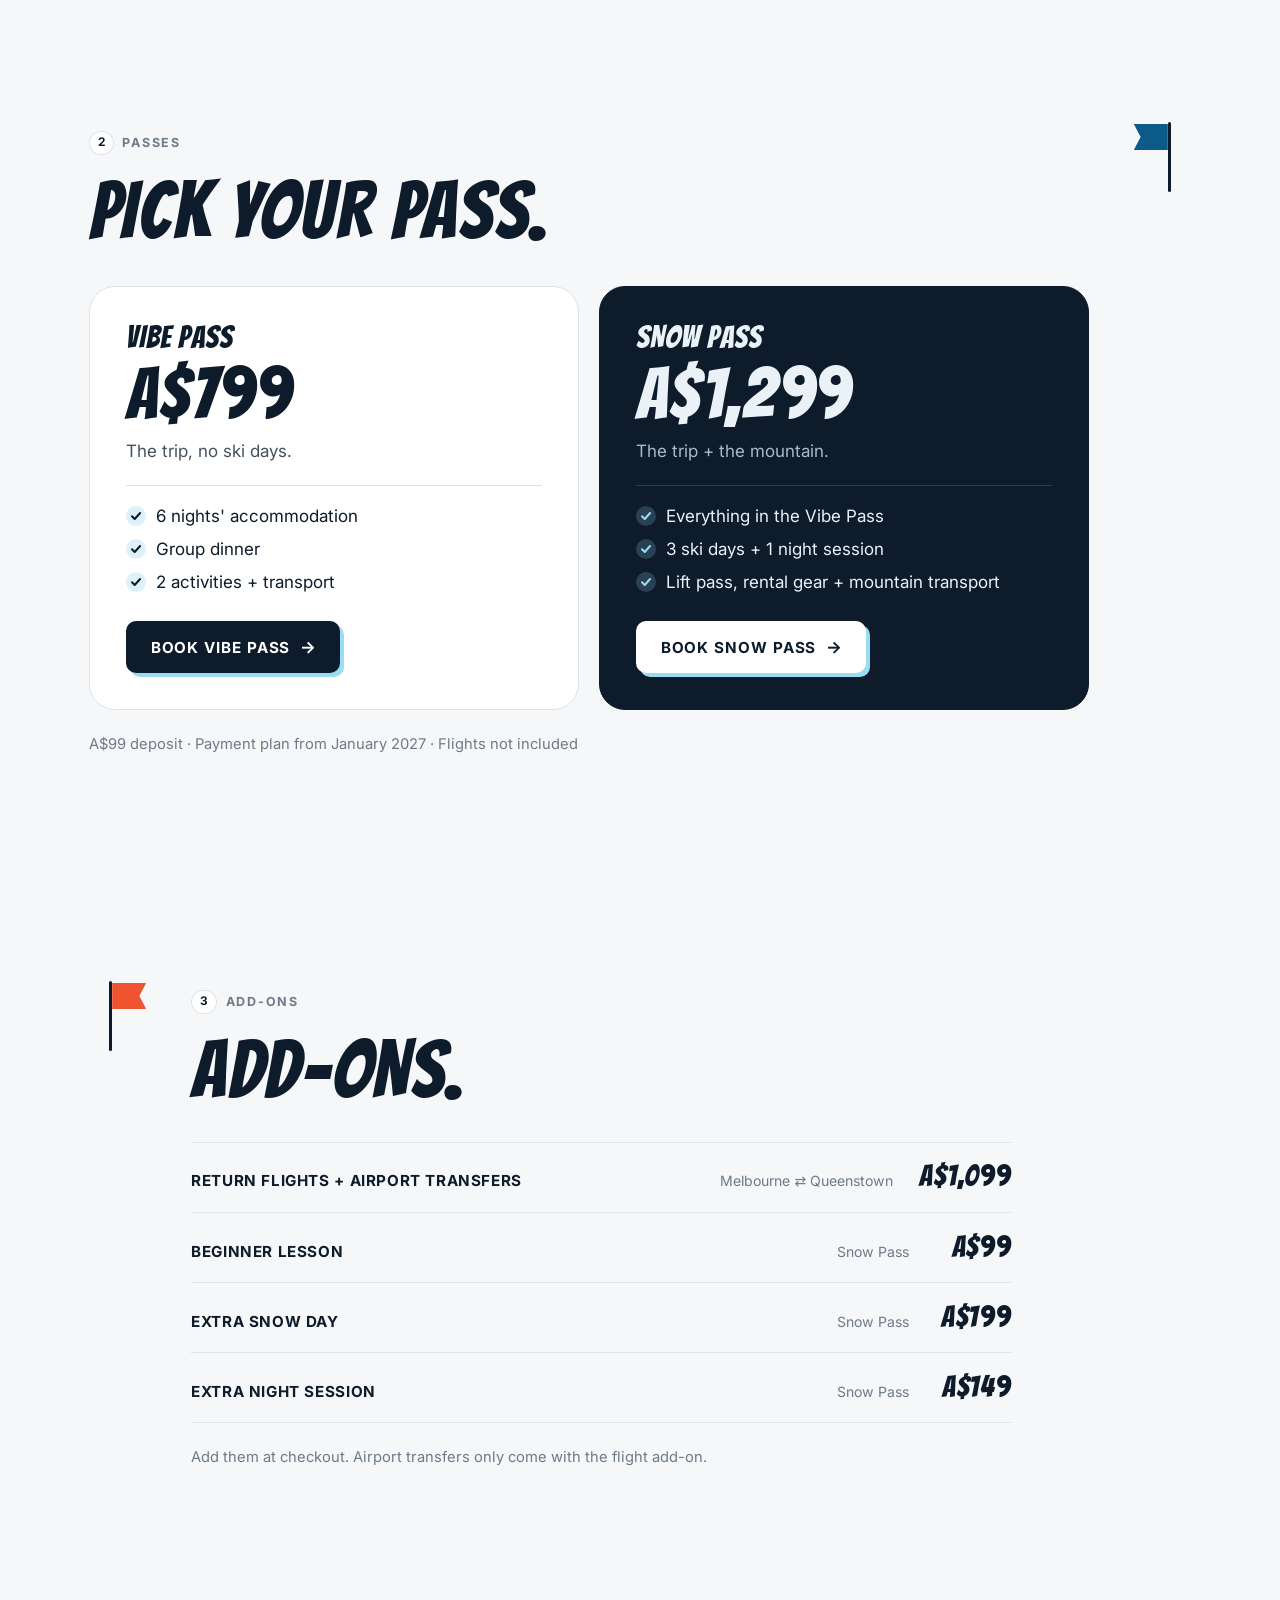
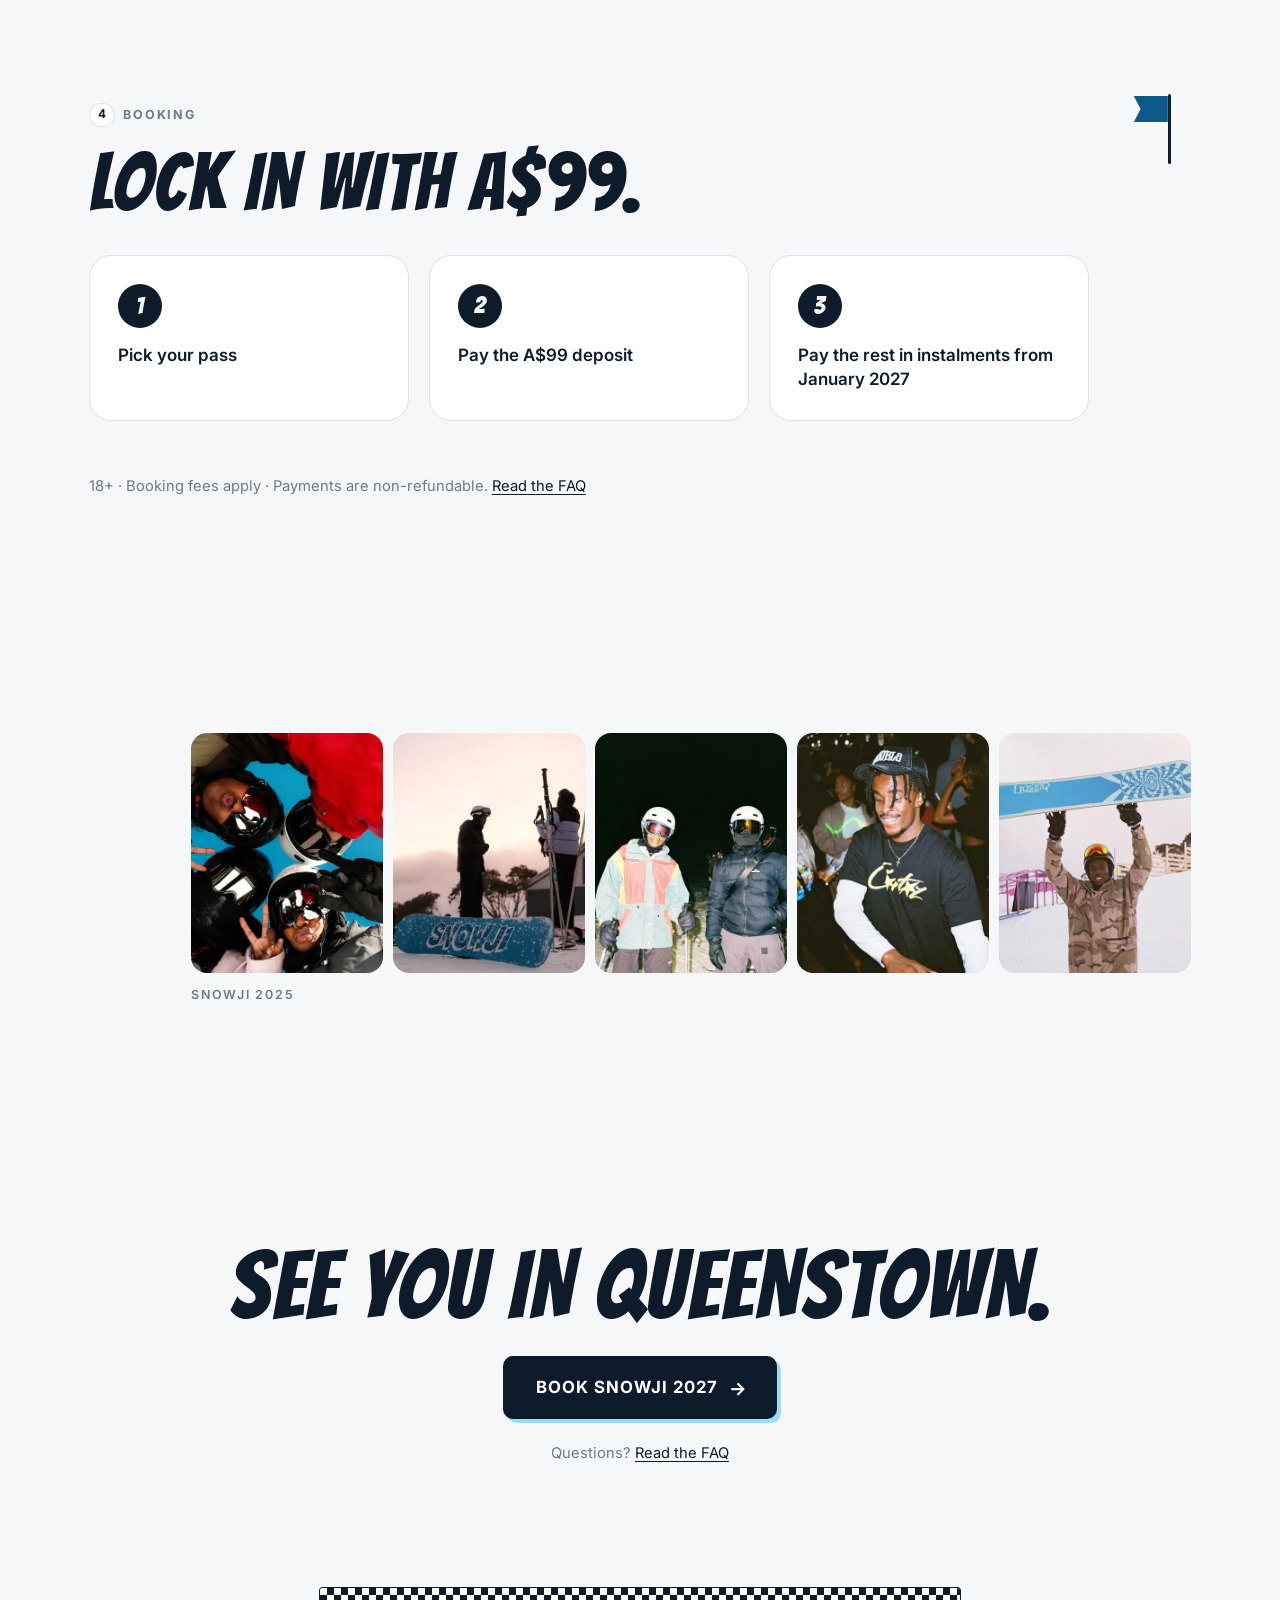
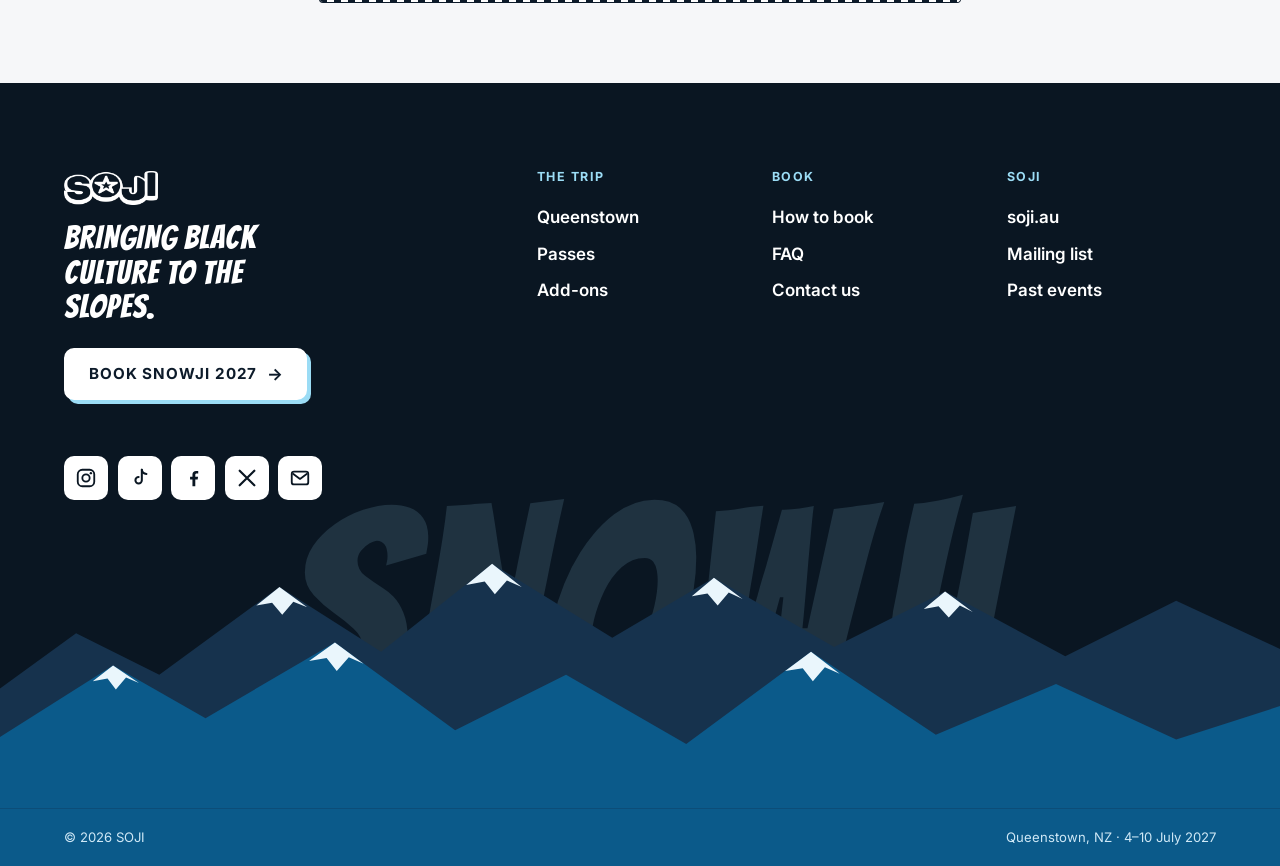
==== commit 0a0ee545: "Comic-style block buttons, SOJI-only nav, Adobe font stacks Co-Authored-By: Claude Opus 5.5 <noreply" ====
--- a/index.html
+++ b/index.html
@@ -22,9 +22,8 @@
 </head>
 <body class="home">
   <header class="nav on-photo" id="nav">
-    <a class="brand" href="#top" aria-label="SNOWJI 2027, back to top">
+    <a class="brand" href="#top" aria-label="SOJI · SNOWJI 2027, back to top">
       <span class="soji-mark" aria-hidden="true"></span>
-      <span class="brand-event">SNOWJI 2027</span>
     </a>
     <nav class="nav-links" aria-label="Sections">
       <a href="#passes">Passes</a>
--- a/css/styles.css
+++ b/css/styles.css
@@ -18,8 +18,10 @@
   --radius: 22px;
   --nav-h: 68px;
 
-  --display: "Bangers", "Impact", ui-sans-serif, system-ui, sans-serif;
-  --body: "Inter", ui-sans-serif, system-ui, -apple-system, "Segoe UI", sans-serif;
+  /* CC Smash Open + CC Mighty Mouth Variable come from an Adobe Fonts web project (see README). Until that kit is
+     linked in the <head>, the page falls back to Bangers and Inter. */
+  --display: "cc-smash", "Bangers", "Impact", ui-sans-serif, system-ui, sans-serif;
+  --body: "cc-mighty-mouth-variable", "Inter", ui-sans-serif, system-ui, -apple-system, "Segoe UI", sans-serif;
   color-scheme: light;
 }
 
@@ -35,18 +37,26 @@
 :focus-visible { outline: 3px solid var(--flare); outline-offset: 3px; border-radius: 6px; }
 
 /* Buttons */
+/* Buttons: a solid block with a hard offset shadow (comic-panel feel) and an arrow that slides on hover.
+   Pressing pushes the block into its shadow. */
 .btn {
-  display: inline-flex; align-items: center; justify-content: center;
-  font: 600 1rem/1 var(--body); padding: 1em 1.5em; border-radius: 999px;
+  --shadow: var(--ink);
+  display: inline-flex; align-items: center; justify-content: center; gap: .65em;
+  font: 700 .95rem/1 var(--body); letter-spacing: .06em; text-transform: uppercase;
+  padding: 1.05em 1.35em 1.05em 1.5em; border-radius: 10px; border: 2px solid var(--ink);
   text-decoration: none; white-space: nowrap;
-  transition: transform .2s ease, background-color .2s ease, color .2s ease;
-}
-.btn:hover { transform: translateY(-2px); }
-.btn-ink { background: var(--ink); color: var(--snow); }
-.btn-ink:hover { background: #18324D; }
+  box-shadow: 4px 4px 0 var(--shadow);
+  transition: transform .15s ease, box-shadow .15s ease, background-color .2s ease;
+}
+.btn::after { content: "\2192"; font-size: 1.1em; transition: transform .2s ease; }
+.btn:hover { transform: translate(-1px, -1px); box-shadow: 6px 6px 0 var(--shadow); }
+.btn:hover::after { transform: translateX(4px); }
+.btn:active { transform: translate(3px, 3px); box-shadow: 1px 1px 0 var(--shadow); }
+.btn-ink { background: var(--ink); color: #fff; --shadow: var(--ice); }
 .btn-light { background: #fff; color: var(--ink); }
-.btn-sm { padding: .7em 1.15em; font-size: .92rem; }
-.btn-lg { padding: 1.1em 1.9em; font-size: 1.08rem; }
+.btn-sm { padding: .7em 1em .7em 1.1em; font-size: .8rem; box-shadow: 3px 3px 0 var(--shadow); }
+.btn-sm::after { display: none; }
+.btn-lg { padding: 1.2em 1.6em 1.2em 1.8em; font-size: 1.05rem; }
 
 /* WeTravel only opens checkout when the click lands on the button itself, not on text inside it */
 .wtrvl-checkout_button * { pointer-events: none; }
@@ -62,7 +72,7 @@
 .nav.on-photo { color: #fff; }
 .nav.scrolled { color: var(--ink); background: rgba(246, 247, 249, .88); -webkit-backdrop-filter: blur(14px); backdrop-filter: blur(14px); box-shadow: 0 1px 0 var(--line); }
 .nav.on-photo:not(.scrolled) .btn-light { background: #fff; color: var(--ink); }
-.nav.scrolled .btn-light { background: var(--ink); color: var(--snow); }
+.nav.scrolled .btn-light { background: var(--ink); color: #fff; --shadow: var(--ice); }
 .brand { display: flex; align-items: center; gap: .8rem; text-decoration: none; }
 .soji-mark {
   display: block; width: 60px; height: 22px; background: currentColor;
@@ -136,6 +146,9 @@
 .pass li { display: grid; grid-template-columns: 20px 1fr; gap: .65rem; line-height: 1.4; }
 .pass li::before { content: ""; width: 20px; height: 20px; margin-top: 1px; border-radius: 50%; background: var(--ice-2) url("data:image/svg+xml,%3Csvg xmlns='http://www.w3.org/2000/svg' viewBox='0 0 20 20'%3E%3Cpath d='M6 10.3l2.7 2.7 5.4-6' fill='none' stroke='%230D1B2A' stroke-width='2' stroke-linecap='round' stroke-linejoin='round'/%3E%3C/svg%3E") center / 20px no-repeat; }
 .pass-snow { background: var(--ink); color: #EAF2F8; border-color: var(--ink); }
+.pass-snow .btn-light { border-color: #fff; --shadow: var(--ice); }
+.foot .btn-light { border-color: #fff; --shadow: var(--ice); }
+.hero .btn-light { --shadow: var(--ink); }
 .pass-snow .pass-tag { color: #A9BACB; }
 .pass-snow ul { border-color: rgba(255, 255, 255, .14); }
 .pass-snow li::before { background-color: rgba(155, 220, 245, .2); background-image: url("data:image/svg+xml,%3Csvg xmlns='http://www.w3.org/2000/svg' viewBox='0 0 20 20'%3E%3Cpath d='M6 10.3l2.7 2.7 5.4-6' fill='none' stroke='%239BDCF5' stroke-width='2' stroke-linecap='round' stroke-linejoin='round'/%3E%3C/svg%3E"); }
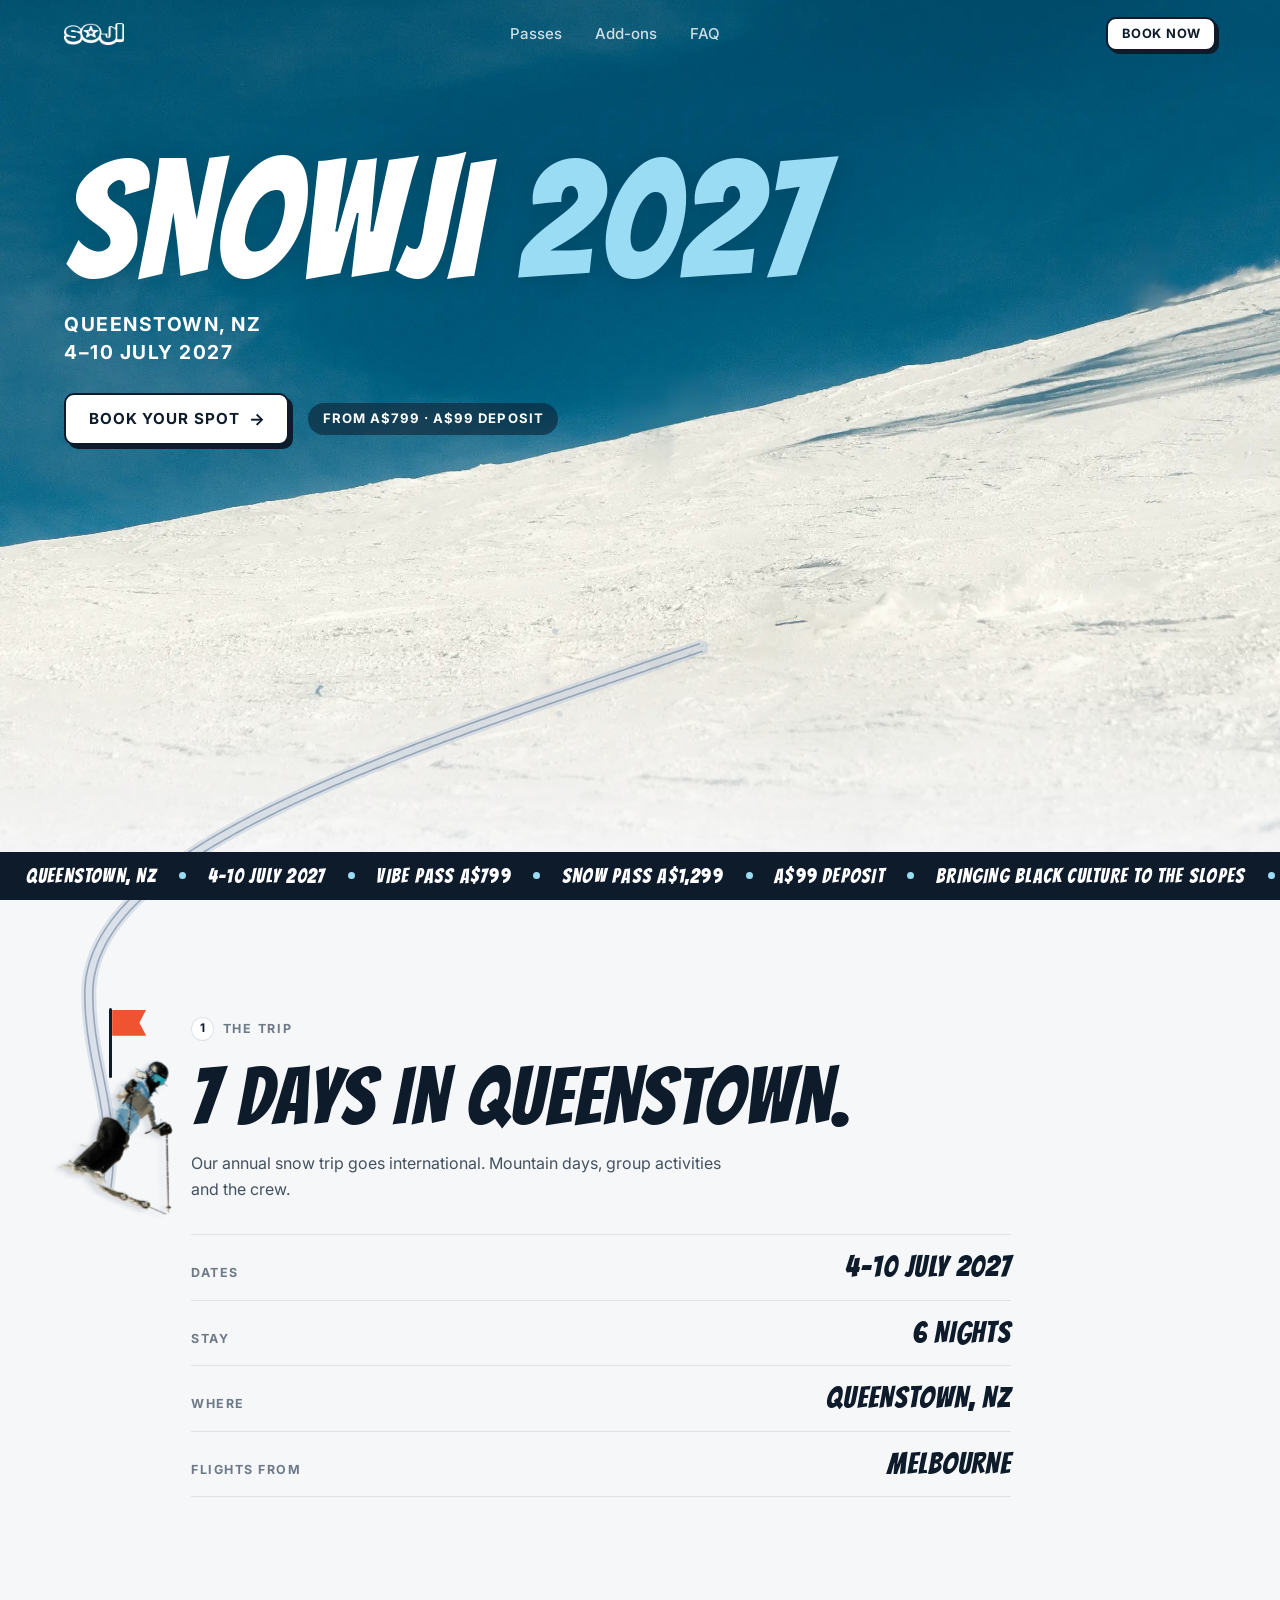
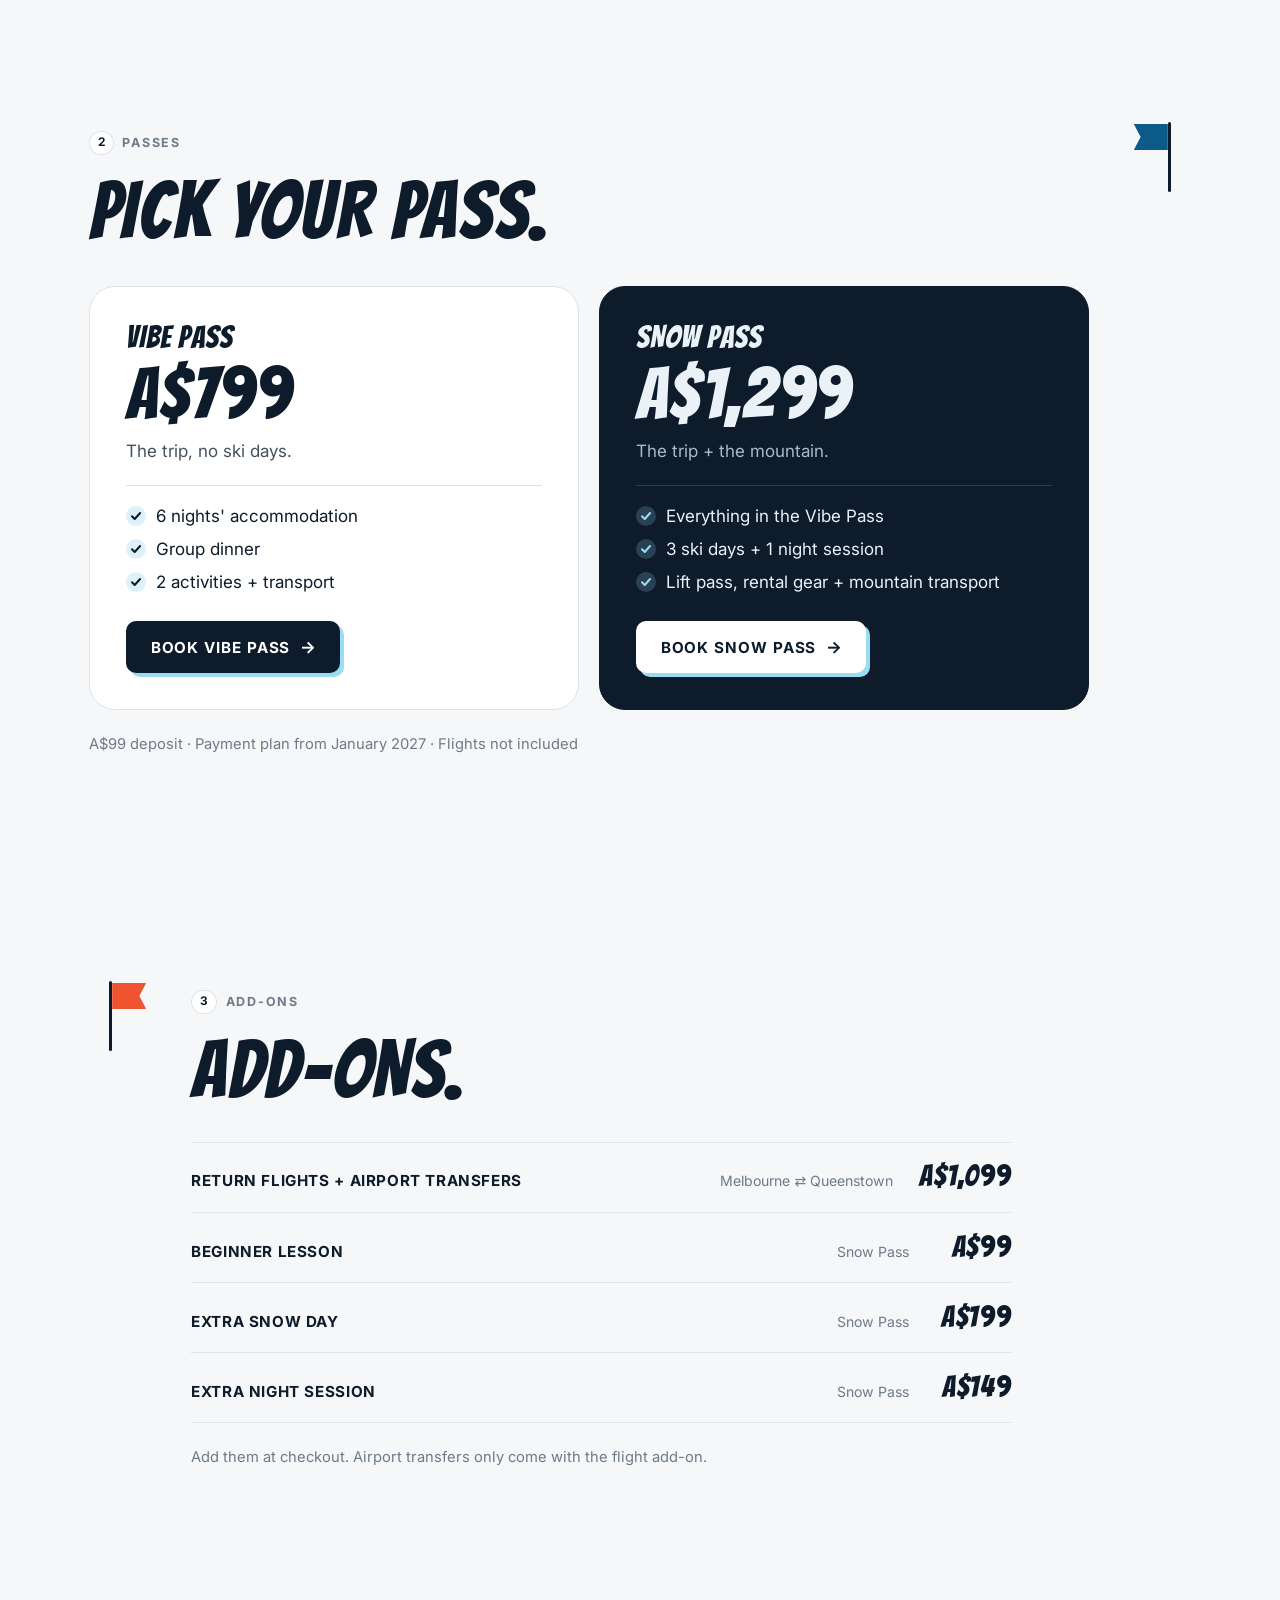
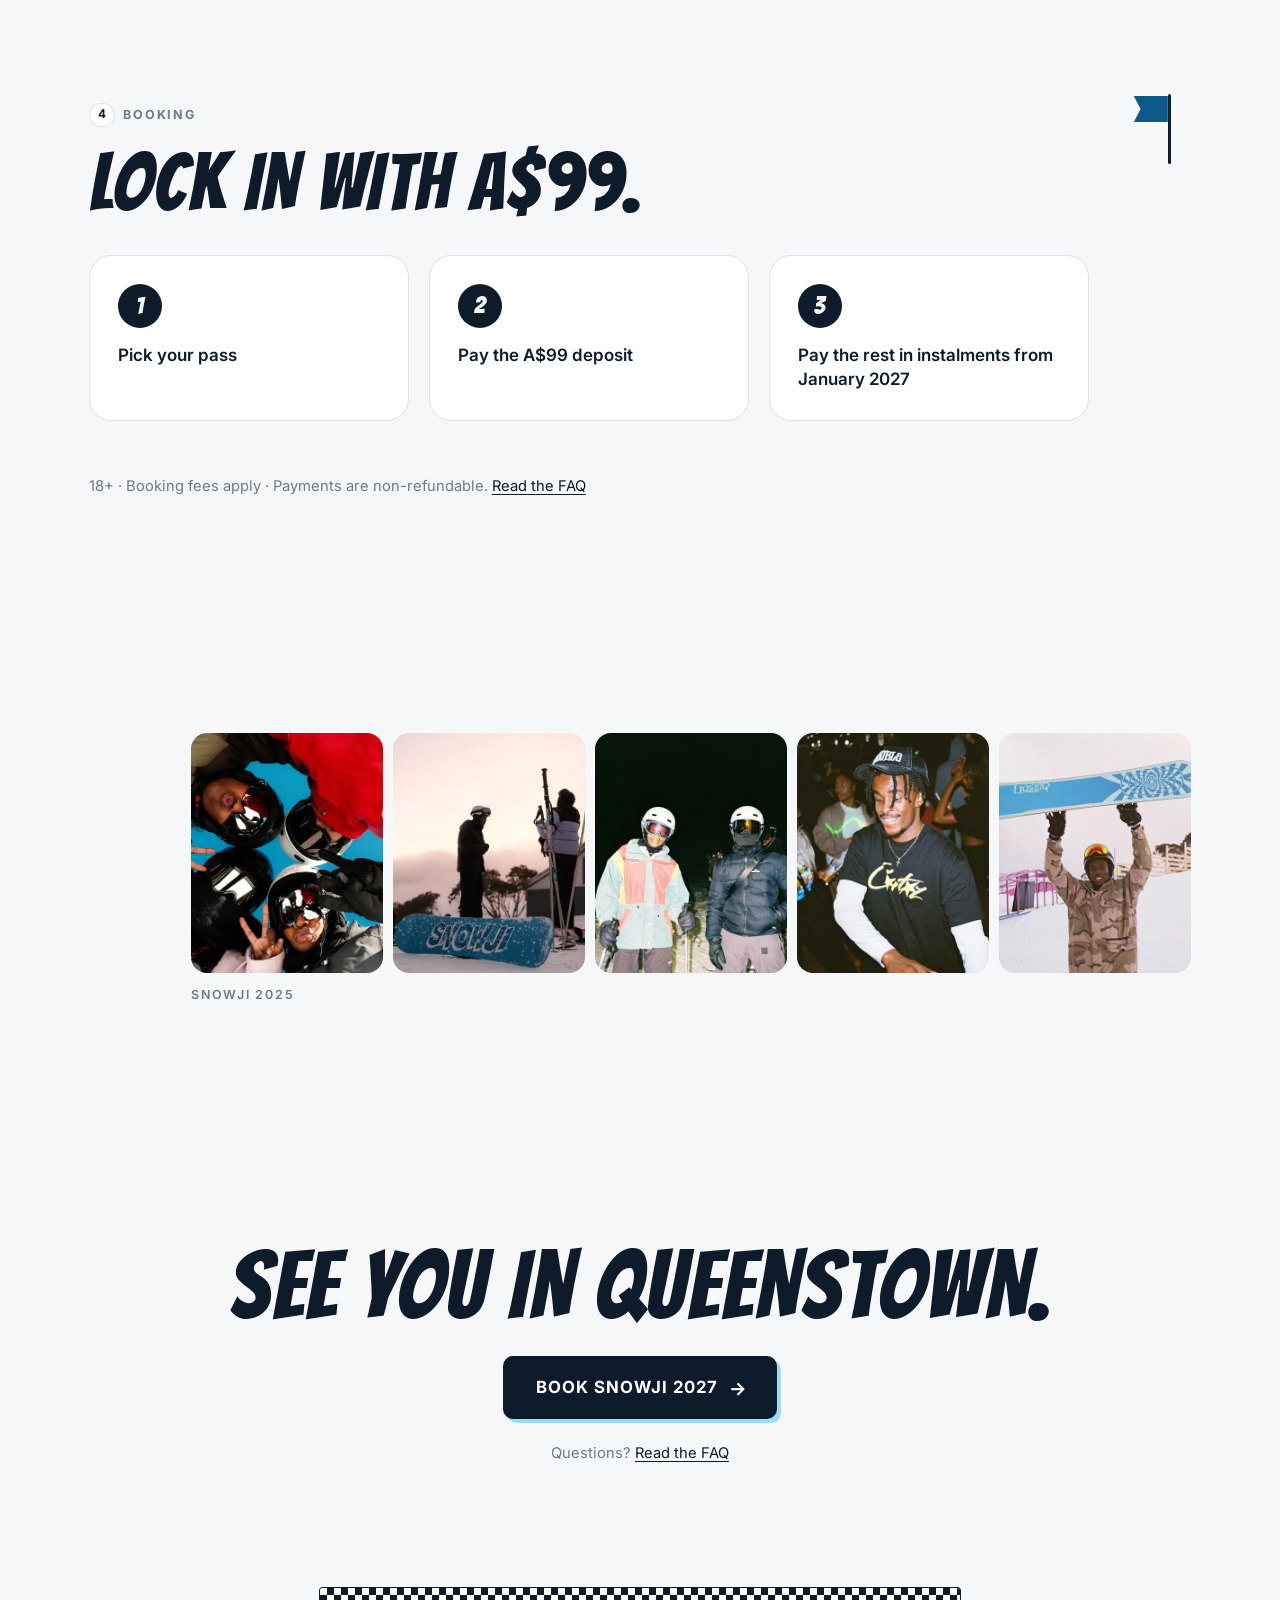
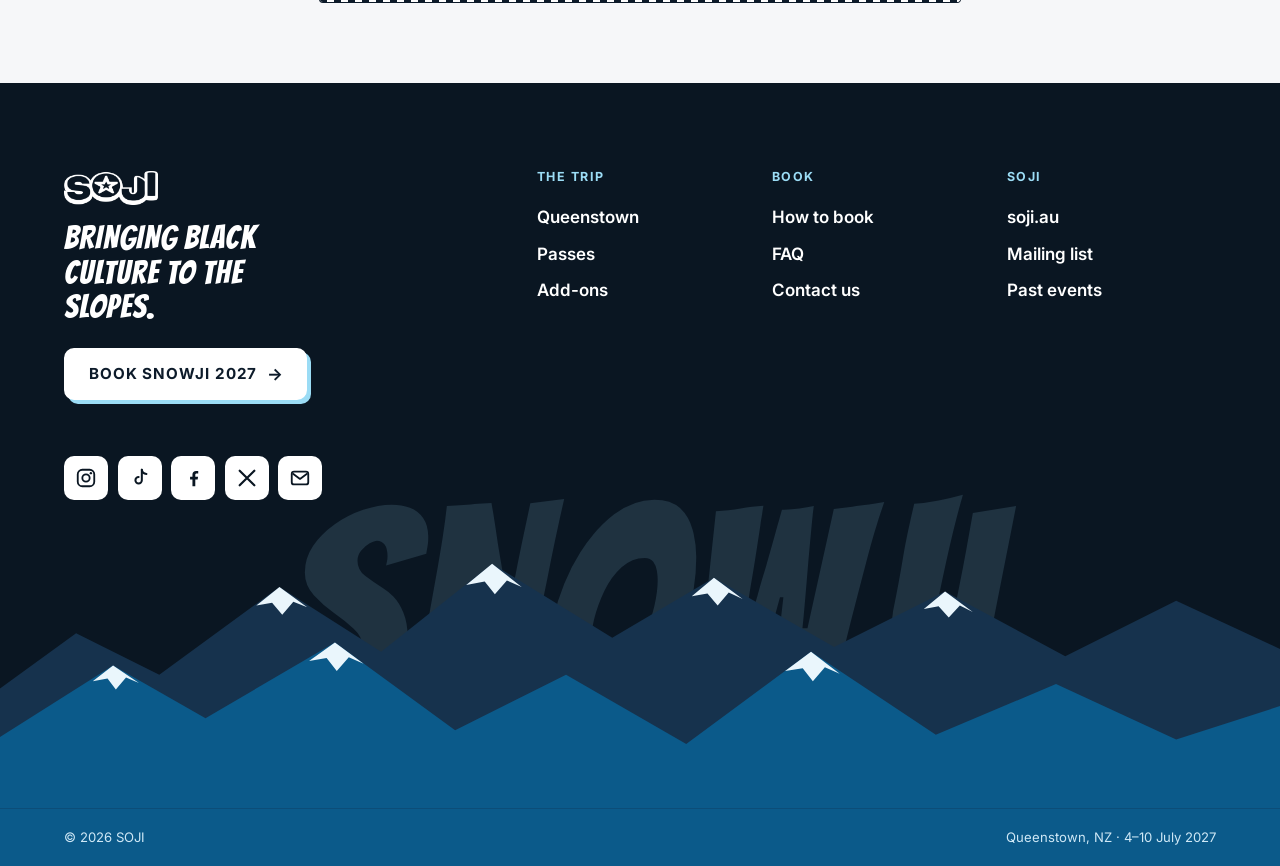
==== commit 90751775: "Social preview image and full share tags Co-Authored-By: Claude Opus 5.5 <noreply@anthropic.com>" ====
--- a/index.html
+++ b/index.html
@@ -6,13 +6,21 @@
   <title>SNOWJI 2027 · Queenstown, 4–10 July</title>
   <meta name="description" content="SNOWJI 2027: seven days in Queenstown, New Zealand with SOJI. Vibe Pass A$799, Snow Pass A$1,299. Lock in with an A$99 deposit.">
   <meta name="theme-color" content="#0B4F7C">
+  <meta property="og:site_name" content="SOJI">
+  <meta property="og:locale" content="en_AU">
+  <meta property="og:type" content="website">
+  <meta property="og:url" content="https://snowji.soji.au/">
   <meta property="og:title" content="SNOWJI 2027 · Queenstown, 4–10 July">
-  <meta property="og:description" content="Seven days in Queenstown with the crew. Lock in with an A$99 deposit.">
+  <meta property="og:description" content="Seven days in Queenstown with the crew. Vibe Pass A$799, Snow Pass A$1,299. Lock in with an A$99 deposit.">
   <meta property="og:image" content="https://snowji.soji.au/assets/img/og.jpg">
-  <meta property="og:url" content="https://snowji.soji.au/">
+  <meta property="og:image:width" content="1200">
+  <meta property="og:image:height" content="630">
+  <meta property="og:image:alt" content="SNOWJI 2027 – Queenstown, NZ, 4–10 July 2027. A skier carving down a snowy slope under a blue sky.">
+  <meta name="twitter:card" content="summary_large_image">
+  <meta name="twitter:title" content="SNOWJI 2027 · Queenstown, 4–10 July">
+  <meta name="twitter:description" content="Seven days in Queenstown with the crew. Vibe Pass A$799, Snow Pass A$1,299. Lock in with an A$99 deposit.">
+  <meta name="twitter:image" content="https://snowji.soji.au/assets/img/og.jpg">
   <link rel="canonical" href="https://snowji.soji.au/">
-  <meta property="og:type" content="website">
-  <meta name="twitter:card" content="summary_large_image">
   <link rel="icon" href="data:image/svg+xml,%3Csvg xmlns='http://www.w3.org/2000/svg' viewBox='0 0 64 64'%3E%3Crect width='64' height='64' rx='16' fill='%230D1B2A'/%3E%3Cpath d='M32 12v40M14.7 22l34.6 20M14.7 42l34.6-20' stroke='%23F6F7F9' stroke-width='5' stroke-linecap='round'/%3E%3C/svg%3E">
   <link rel="preconnect" href="https://fonts.googleapis.com">
   <link rel="preconnect" href="https://fonts.gstatic.com" crossorigin>
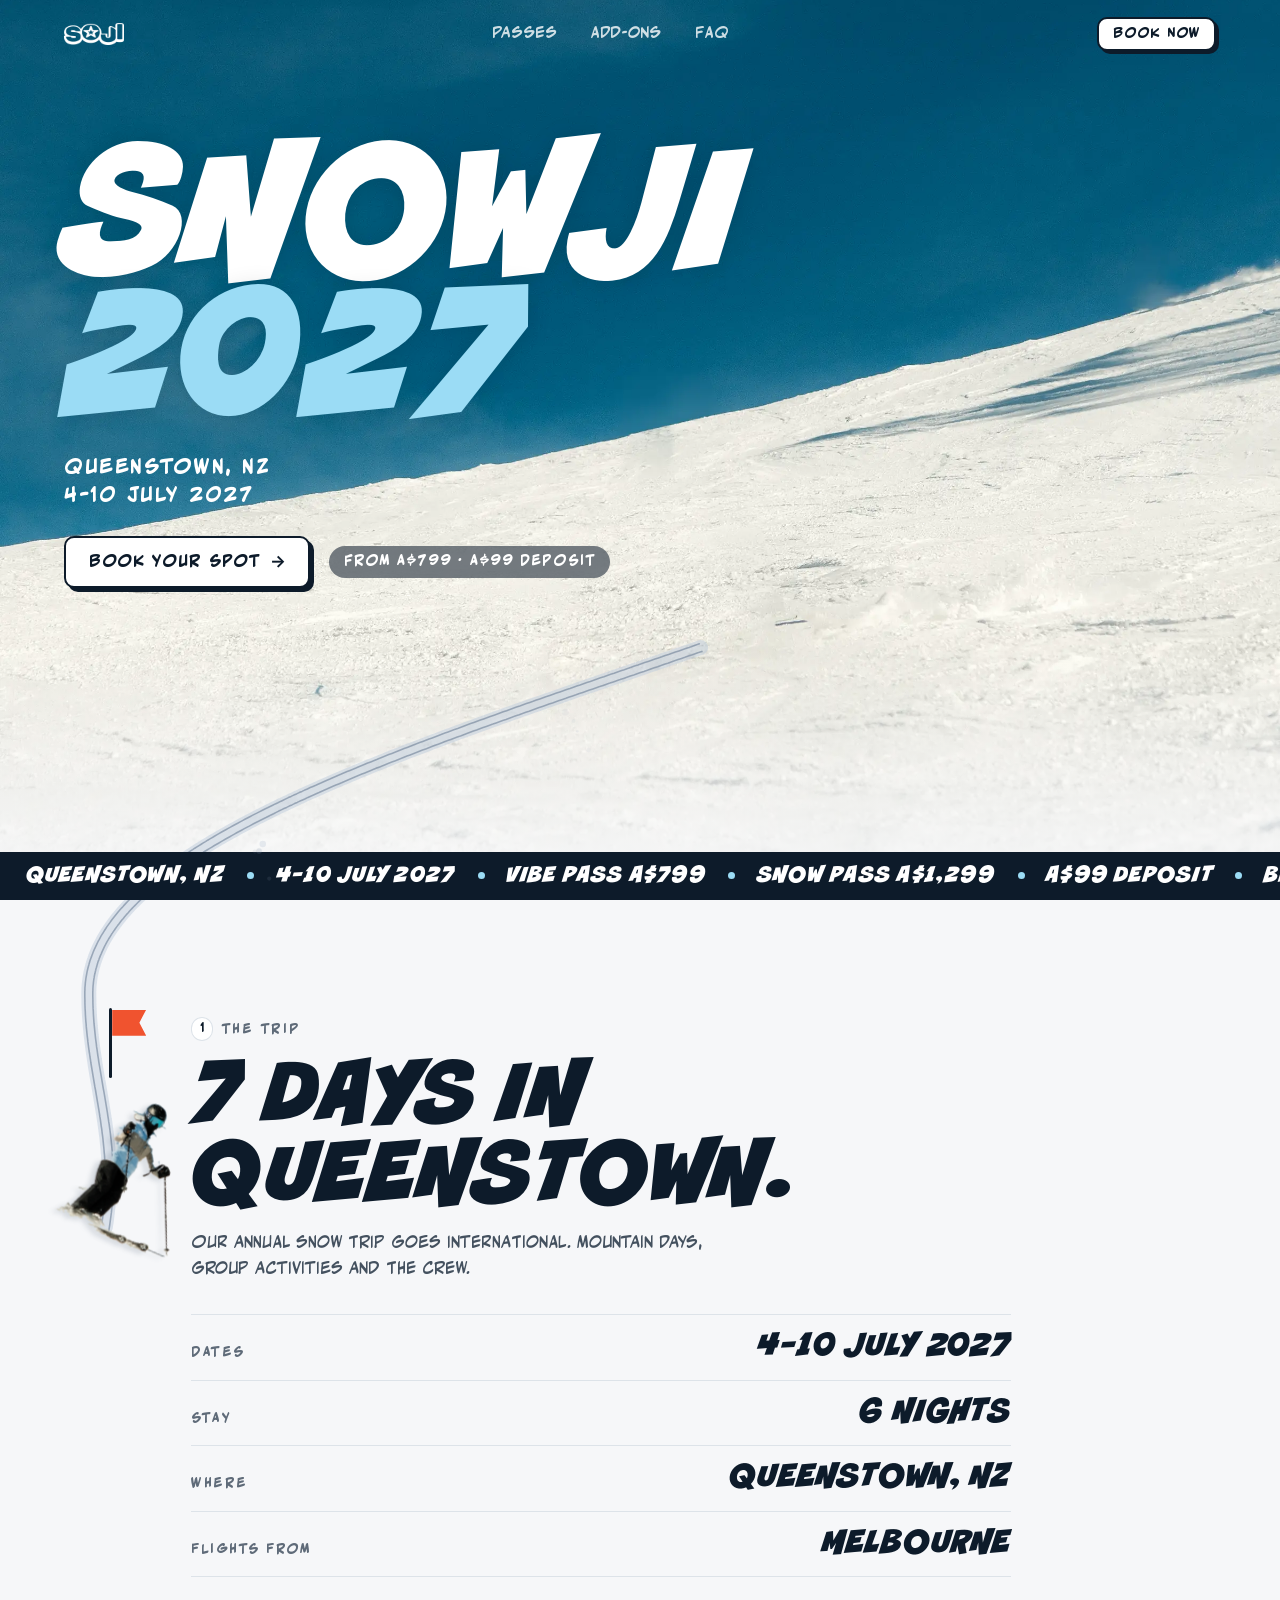
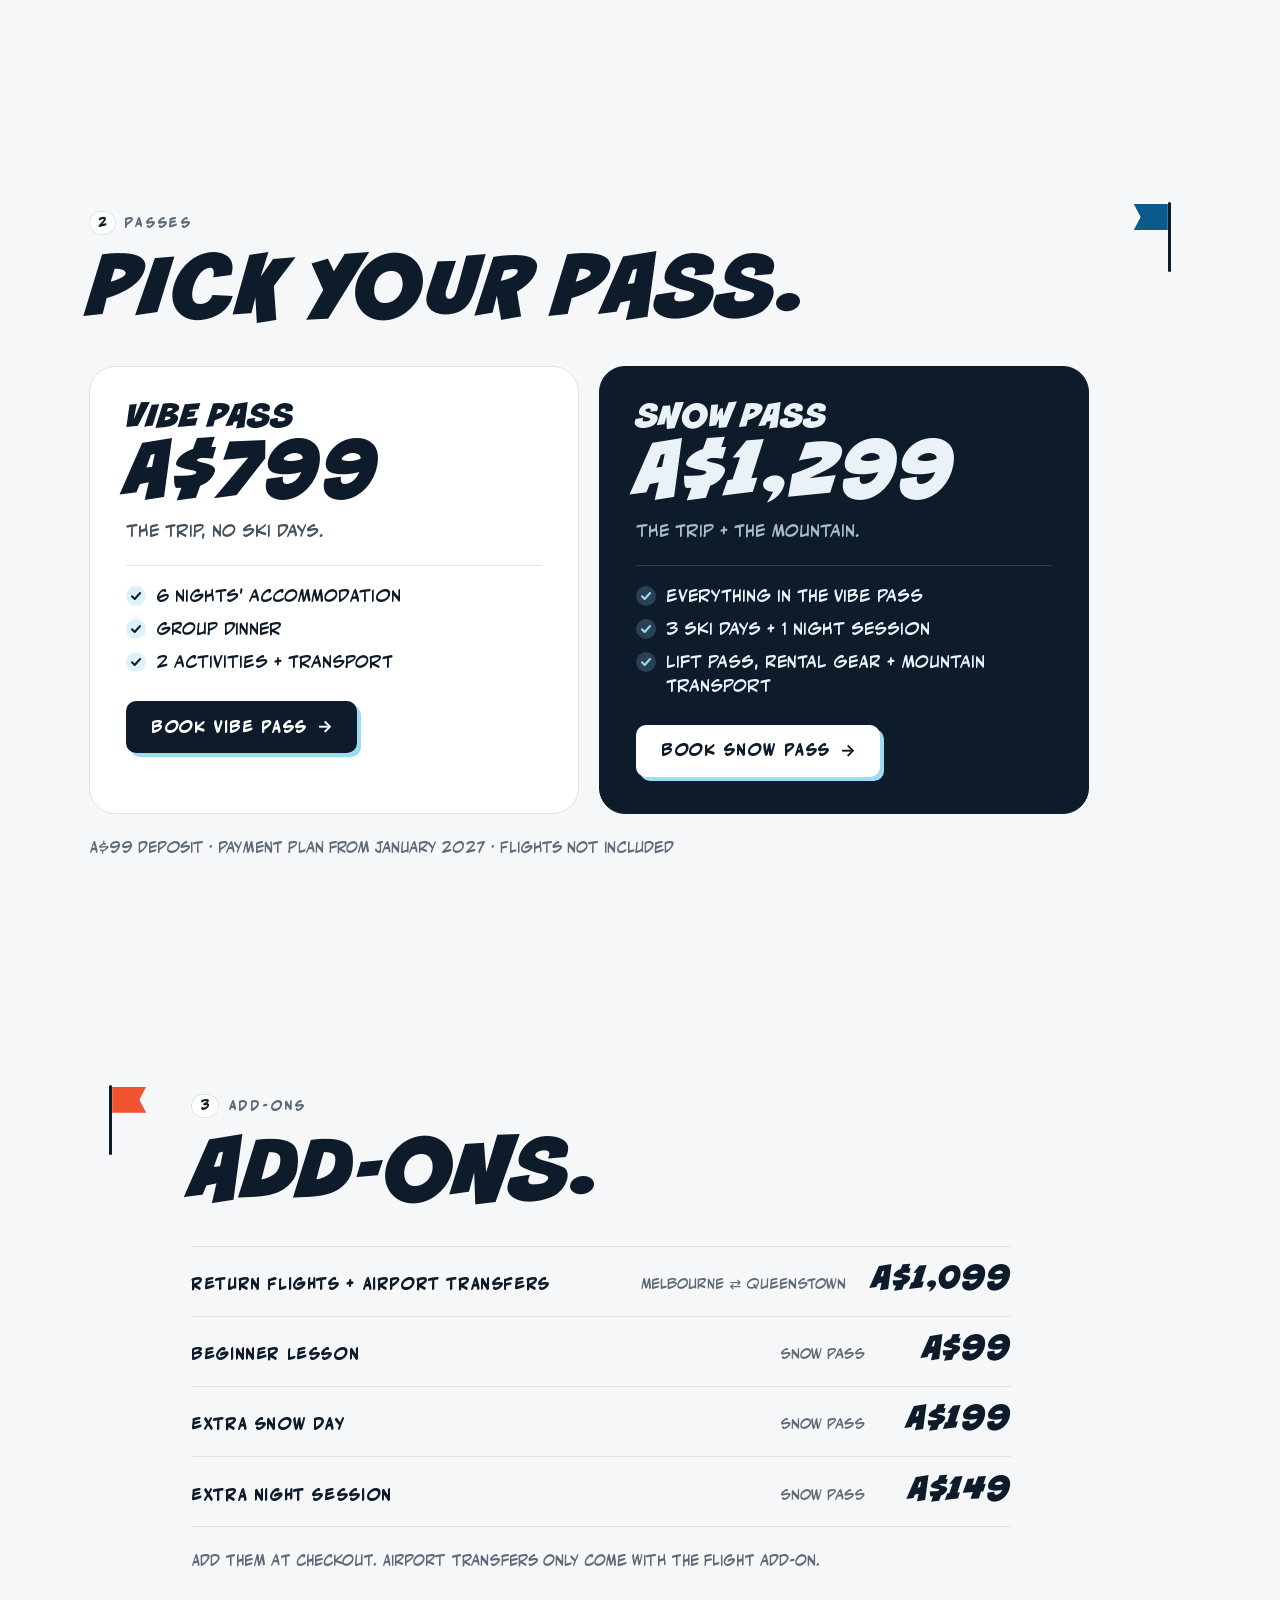
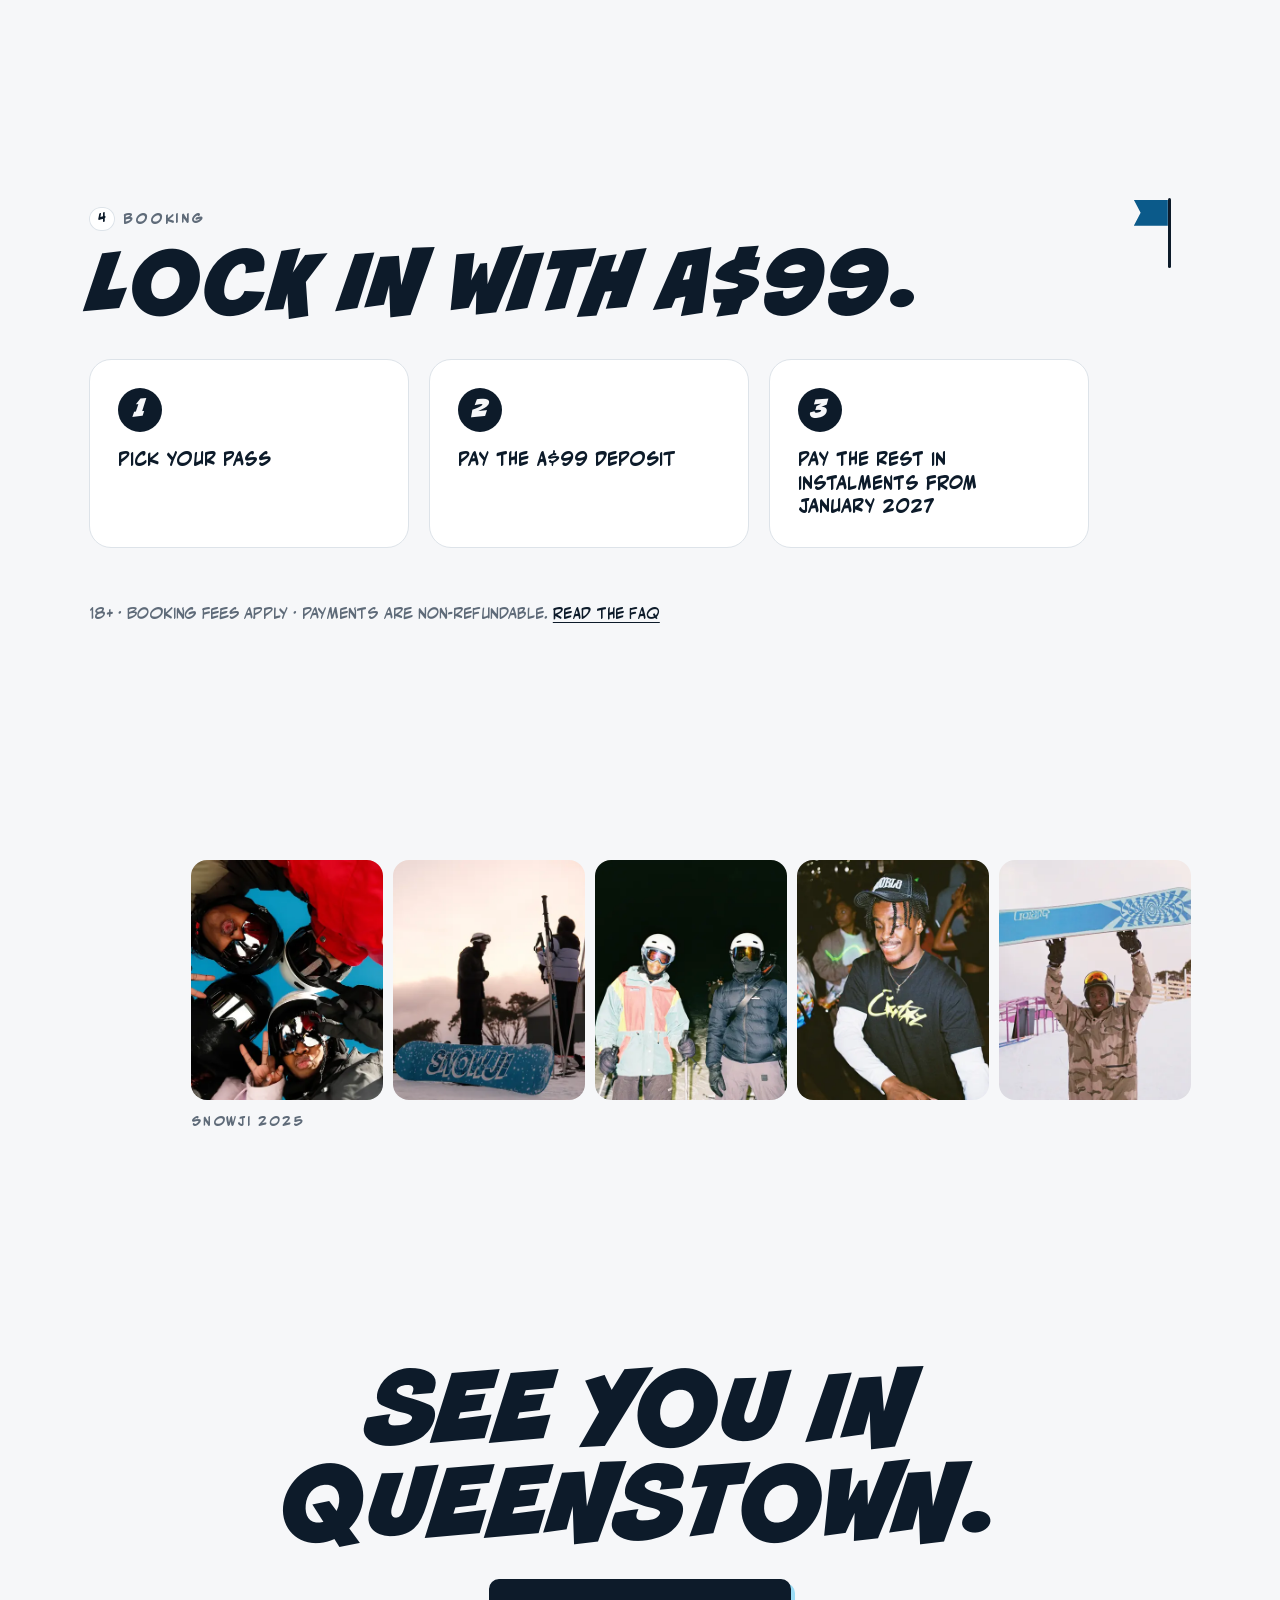
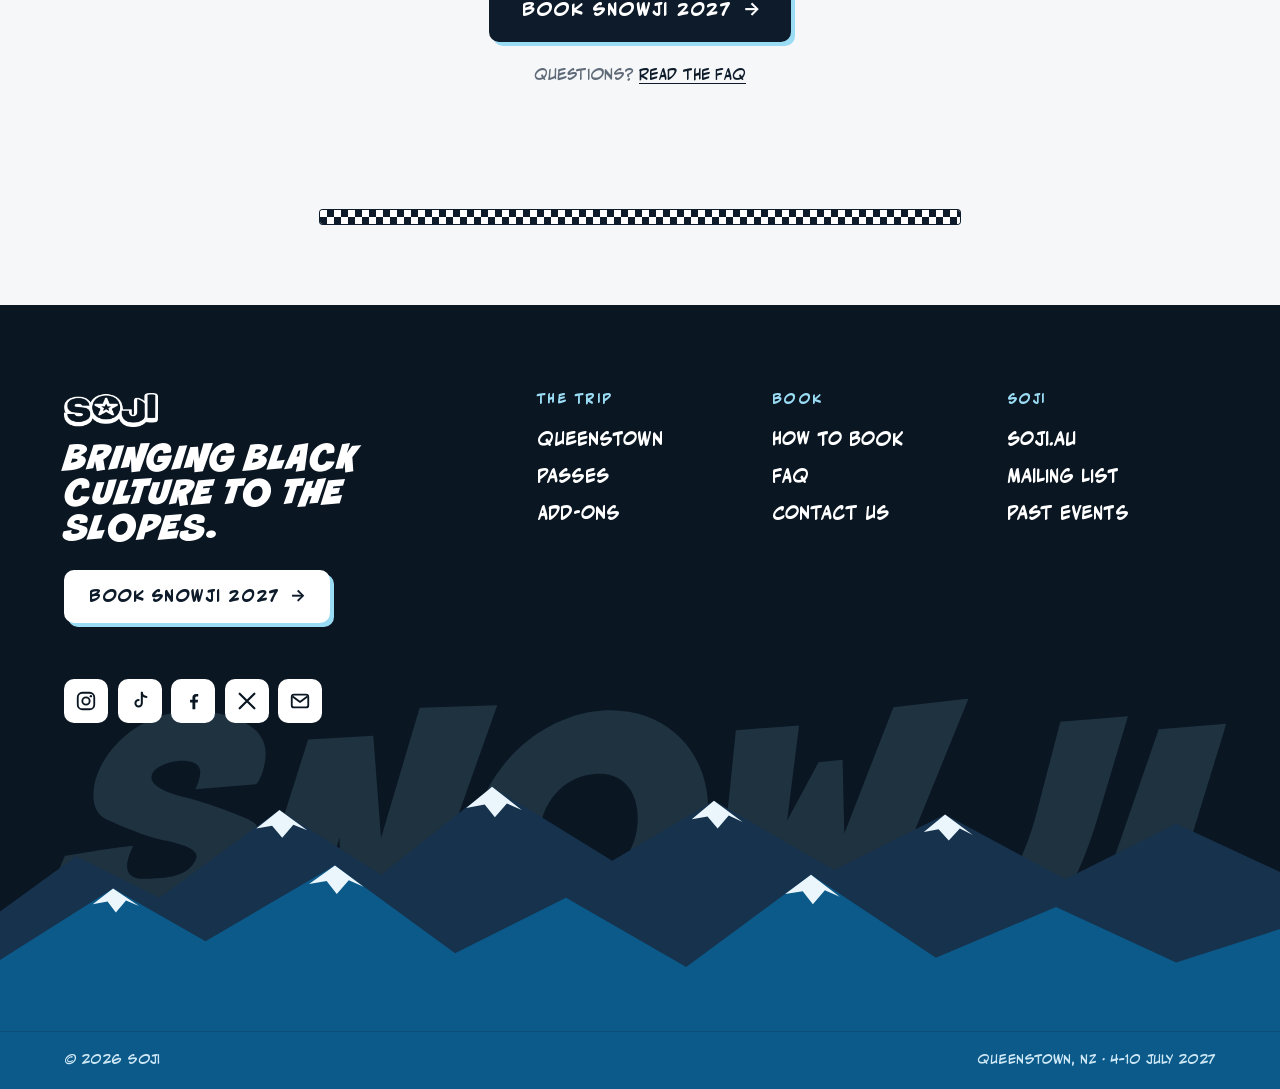
==== commit feec6cf7: "CC Smash + CC Mighty Mouth fonts, contrast fixes, new link preview - Self-host both fonts (WOFF); Ba" ====
--- a/index.html
+++ b/index.html
@@ -12,19 +12,20 @@
   <meta property="og:url" content="https://snowji.soji.au/">
   <meta property="og:title" content="SNOWJI 2027 · Queenstown, 4–10 July">
   <meta property="og:description" content="Seven days in Queenstown with the crew. Vibe Pass A$799, Snow Pass A$1,299. Lock in with an A$99 deposit.">
-  <meta property="og:image" content="https://snowji.soji.au/assets/img/og.jpg">
+  <meta property="og:image" content="https://snowji.soji.au/assets/img/share.jpg">
   <meta property="og:image:width" content="1200">
   <meta property="og:image:height" content="630">
   <meta property="og:image:alt" content="SNOWJI 2027 – Queenstown, NZ, 4–10 July 2027. A skier carving down a snowy slope under a blue sky.">
   <meta name="twitter:card" content="summary_large_image">
   <meta name="twitter:title" content="SNOWJI 2027 · Queenstown, 4–10 July">
   <meta name="twitter:description" content="Seven days in Queenstown with the crew. Vibe Pass A$799, Snow Pass A$1,299. Lock in with an A$99 deposit.">
-  <meta name="twitter:image" content="https://snowji.soji.au/assets/img/og.jpg">
+  <meta name="twitter:image" content="https://snowji.soji.au/assets/img/share.jpg">
   <link rel="canonical" href="https://snowji.soji.au/">
   <link rel="icon" href="data:image/svg+xml,%3Csvg xmlns='http://www.w3.org/2000/svg' viewBox='0 0 64 64'%3E%3Crect width='64' height='64' rx='16' fill='%230D1B2A'/%3E%3Cpath d='M32 12v40M14.7 22l34.6 20M14.7 42l34.6-20' stroke='%23F6F7F9' stroke-width='5' stroke-linecap='round'/%3E%3C/svg%3E">
   <link rel="preconnect" href="https://fonts.googleapis.com">
   <link rel="preconnect" href="https://fonts.gstatic.com" crossorigin>
   <link href="https://fonts.googleapis.com/css2?family=Bangers&family=Inter:wght@400;500;600;700&display=swap" rel="stylesheet">
+  <link rel="preload" href="assets/fonts/cc-smash.woff" as="font" type="font/woff" crossorigin>
   <link rel="stylesheet" href="css/styles.css">
   <script>document.documentElement.classList.add('js')</script>
 </head>
--- a/css/styles.css
+++ b/css/styles.css
@@ -1,11 +1,13 @@
 /* SNOWJI 2027 */
+@font-face { font-family: "CC Smash"; src: url(../assets/fonts/cc-smash.woff) format("woff"); font-display: swap; }
+@font-face { font-family: "CC Mighty Mouth"; src: url(../assets/fonts/cc-mighty-mouth.woff) format("woff"); font-display: swap; }
 :root {
   --snow: #F6F7F9;
   --snow-2: #ECEFF3;
   --card: #FFFFFF;
   --ink: #0D1B2A;
   --ink-2: #44515F;
-  --ink-3: #6E7A88;
+  --ink-3: #5F6B79;
   --line: #DDE3E9;
   --flare: #F0532F;
   --sky: #0B5A8A;
@@ -18,10 +20,9 @@
   --radius: 22px;
   --nav-h: 68px;
 
-  /* CC Smash Open + CC Mighty Mouth Variable come from an Adobe Fonts web project (see README). Until that kit is
-     linked in the <head>, the page falls back to Bangers and Inter. */
-  --display: "cc-smash", "Bangers", "Impact", ui-sans-serif, system-ui, sans-serif;
-  --body: "cc-mighty-mouth-variable", "Inter", ui-sans-serif, system-ui, -apple-system, "Segoe UI", sans-serif;
+  /* Headings: CC Smash. Text: CC Mighty Mouth (self-hosted below). Bangers/Inter only fill missing glyphs (· →). */
+  --display: "CC Smash", "Bangers", "Impact", ui-sans-serif, system-ui, sans-serif;
+  --body: "CC Mighty Mouth", "Inter", ui-sans-serif, system-ui, -apple-system, "Segoe UI", sans-serif;
   color-scheme: light;
 }
 
@@ -256,8 +257,11 @@
   :root { --lane: 54px; --gutter: 18px; --pad: 76px; --nav-h: 60px; }
   body { font-size: 1rem; }
   .brand-event { font-size: 1rem; }
-  .hero h1 { font-size: 25vw; }
+  .hero h1 { font-size: 22vw; }
   .hero h1 span { display: block; }
+  /* Keep the button and price clear of the skier: sit them on the snow above the strip */
+  .hero-copy { position: static; }
+  .hero-cta { position: absolute; left: var(--gutter); right: var(--gutter); bottom: 78px; margin: 0; }
   .soji-mark { width: 50px; height: 18px; }
   .gate { height: 42px; width: 2px; top: calc(var(--pad) * .1); }
   .run[data-side="left"] .gate { left: calc(50% + 6px); }
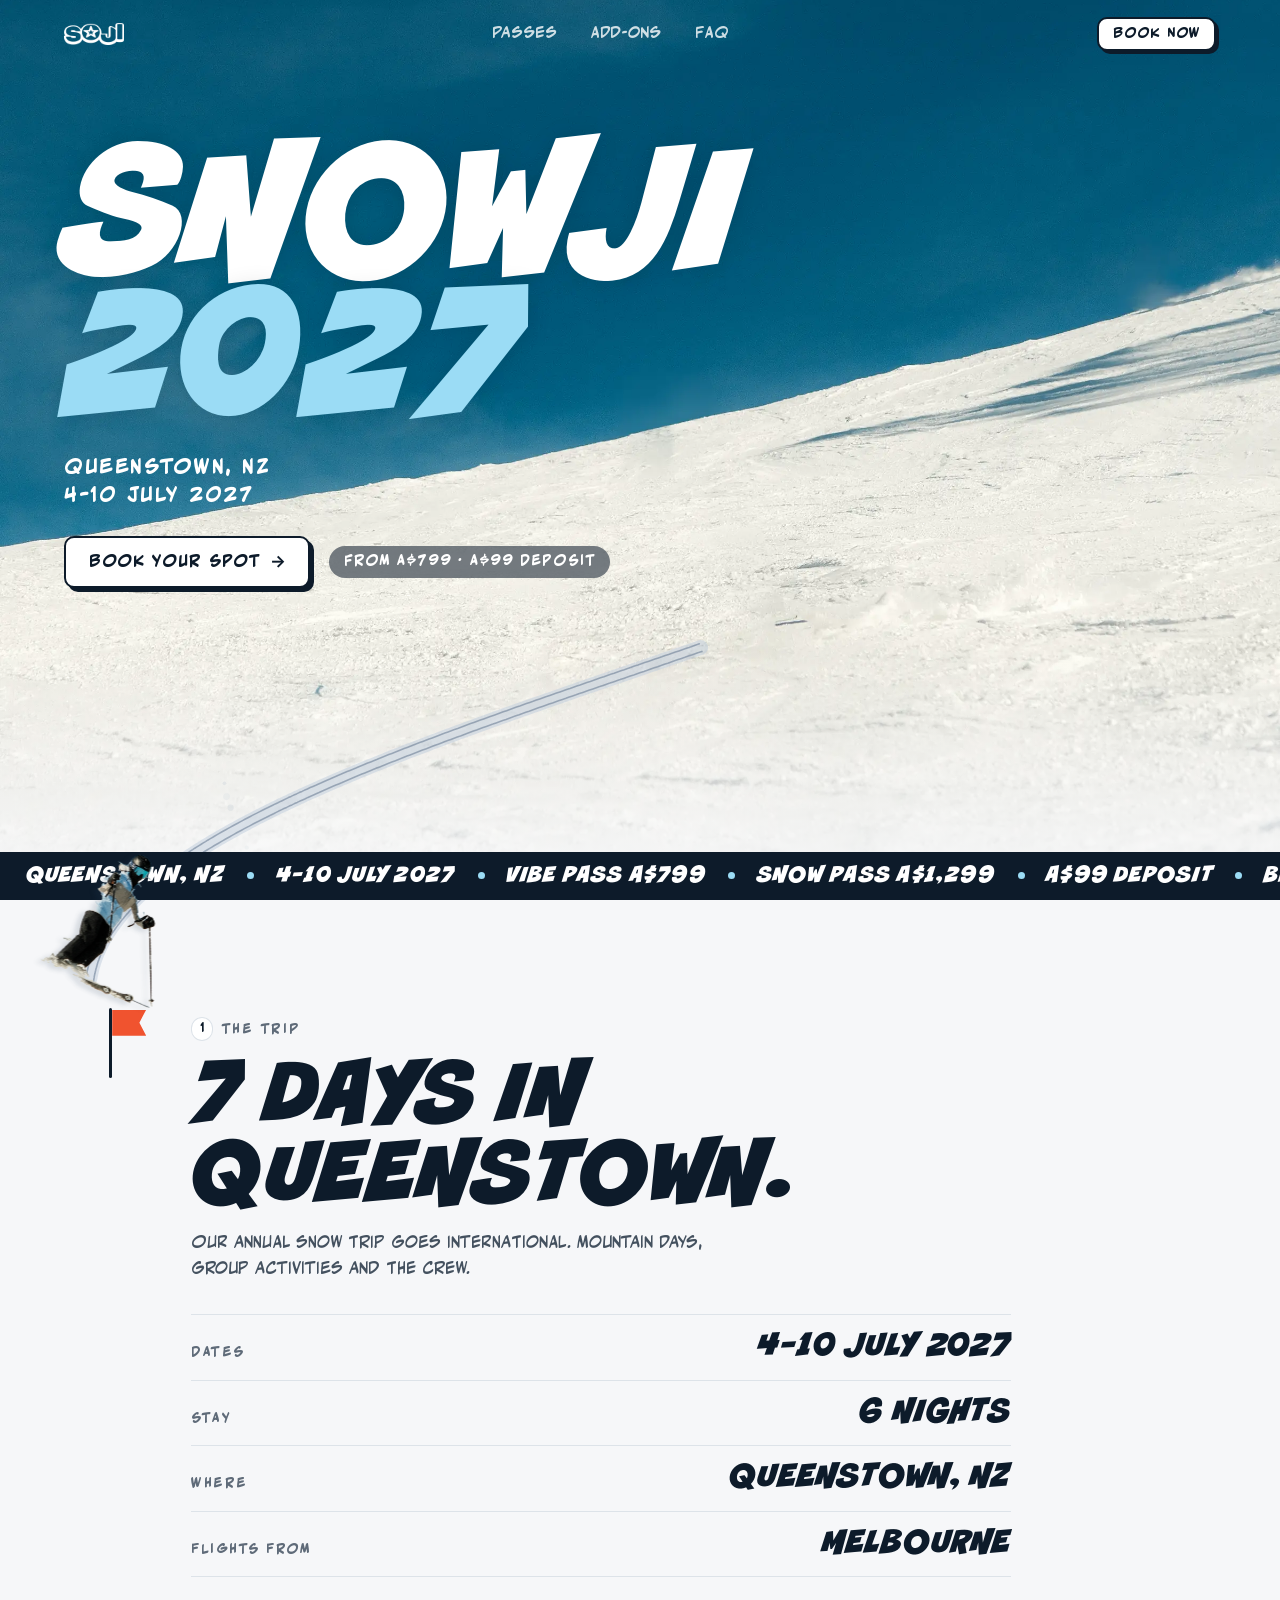
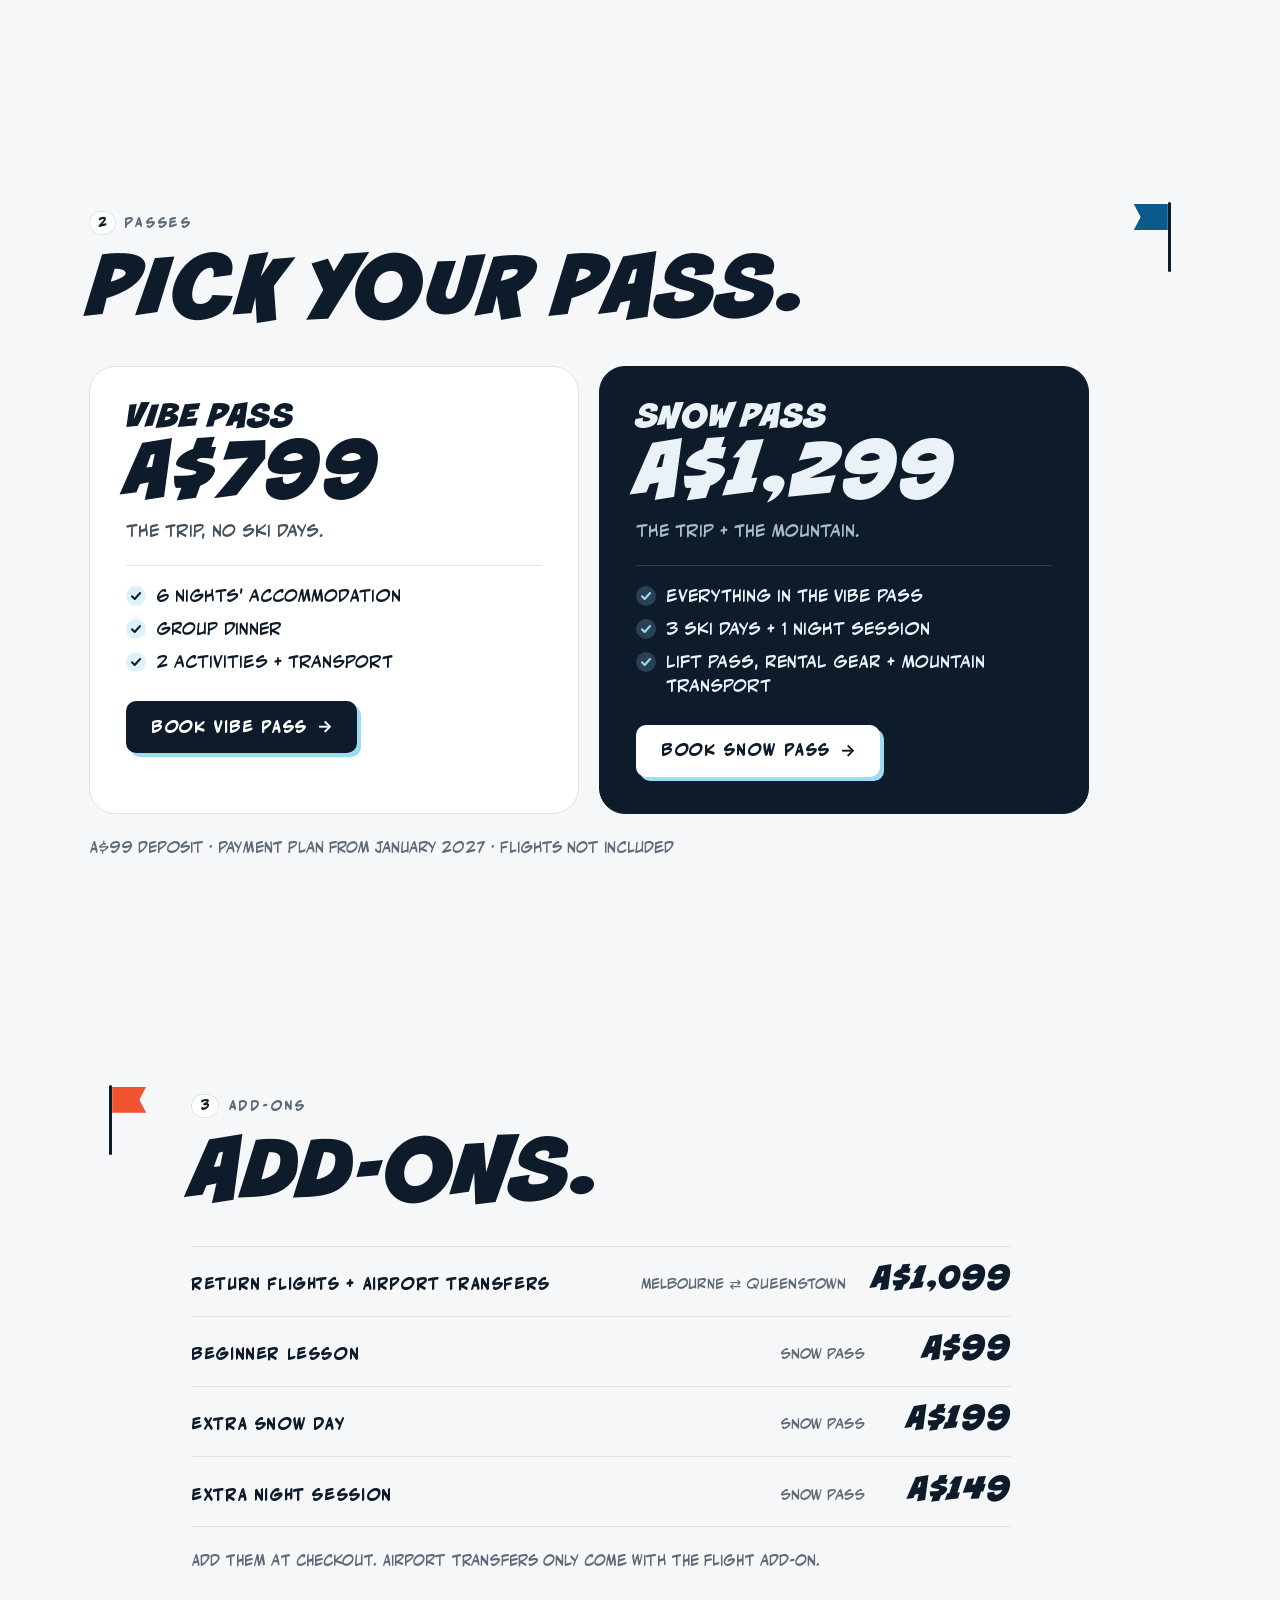
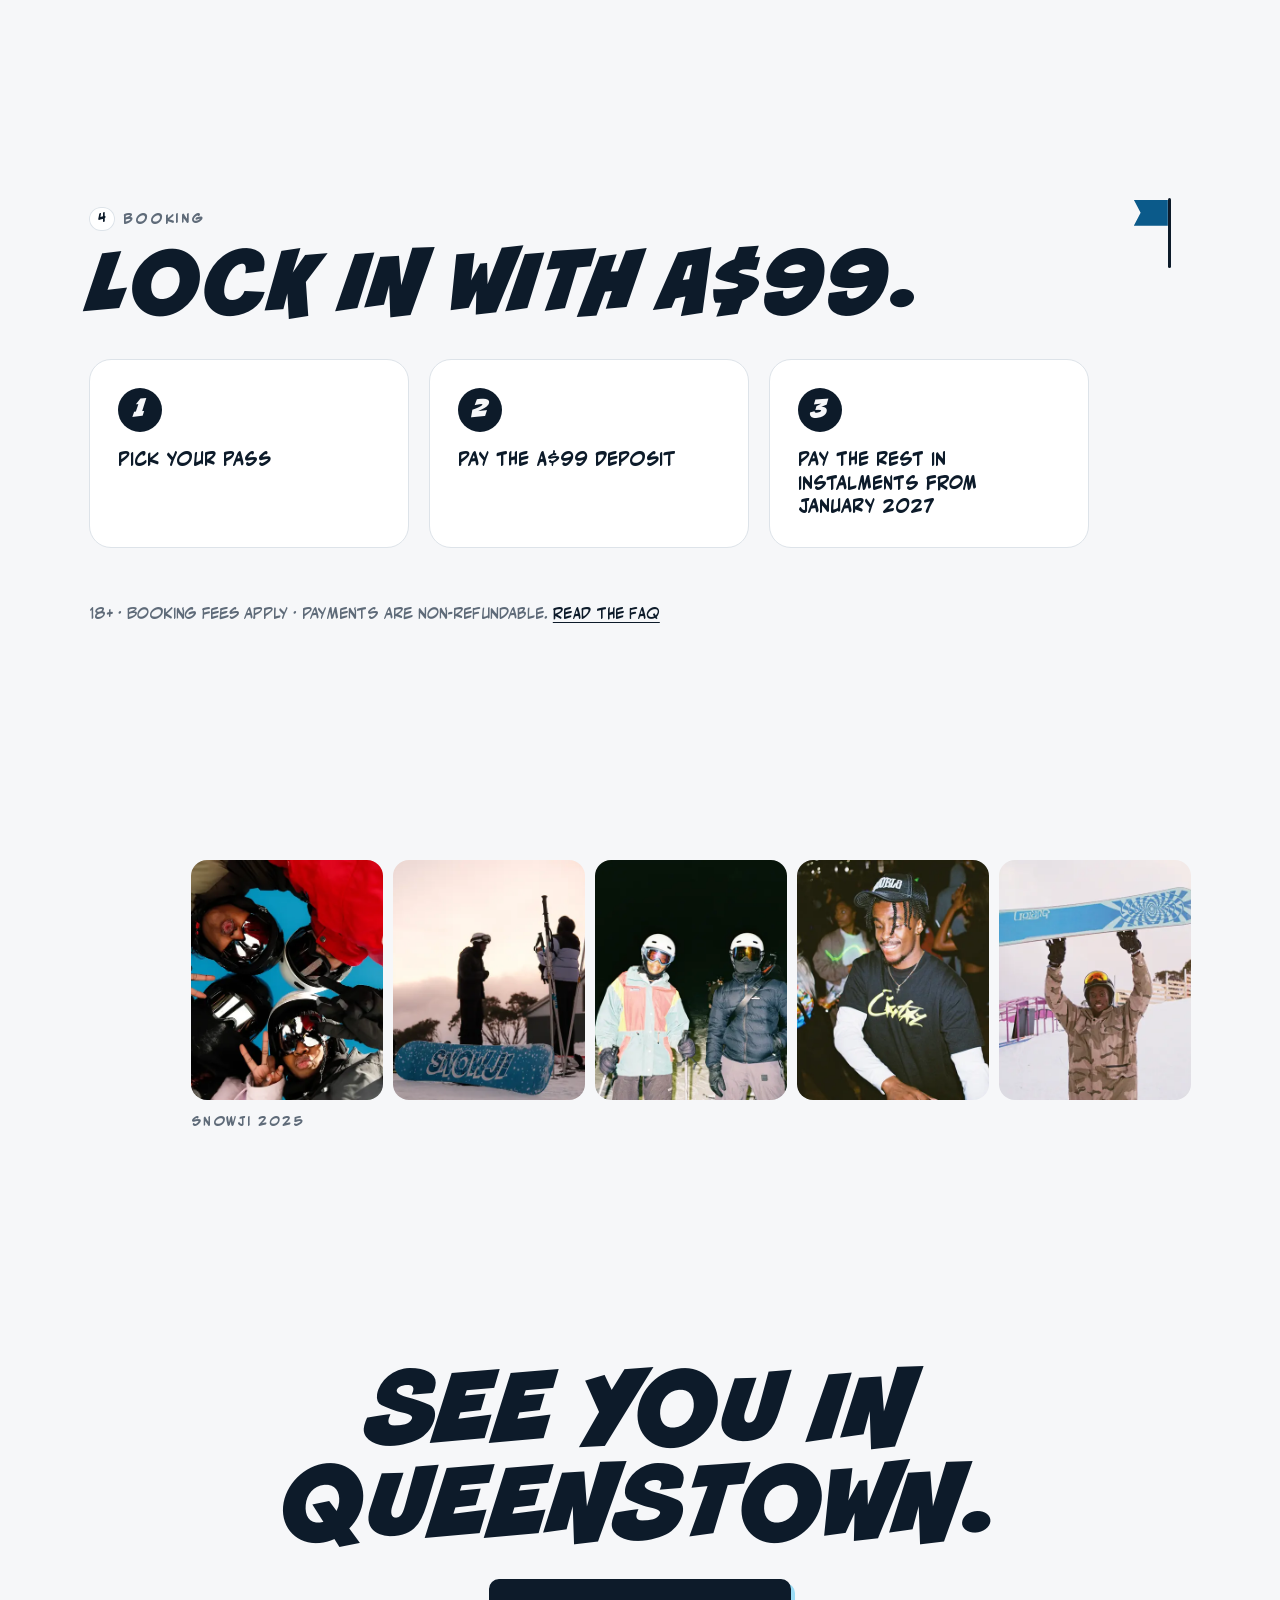
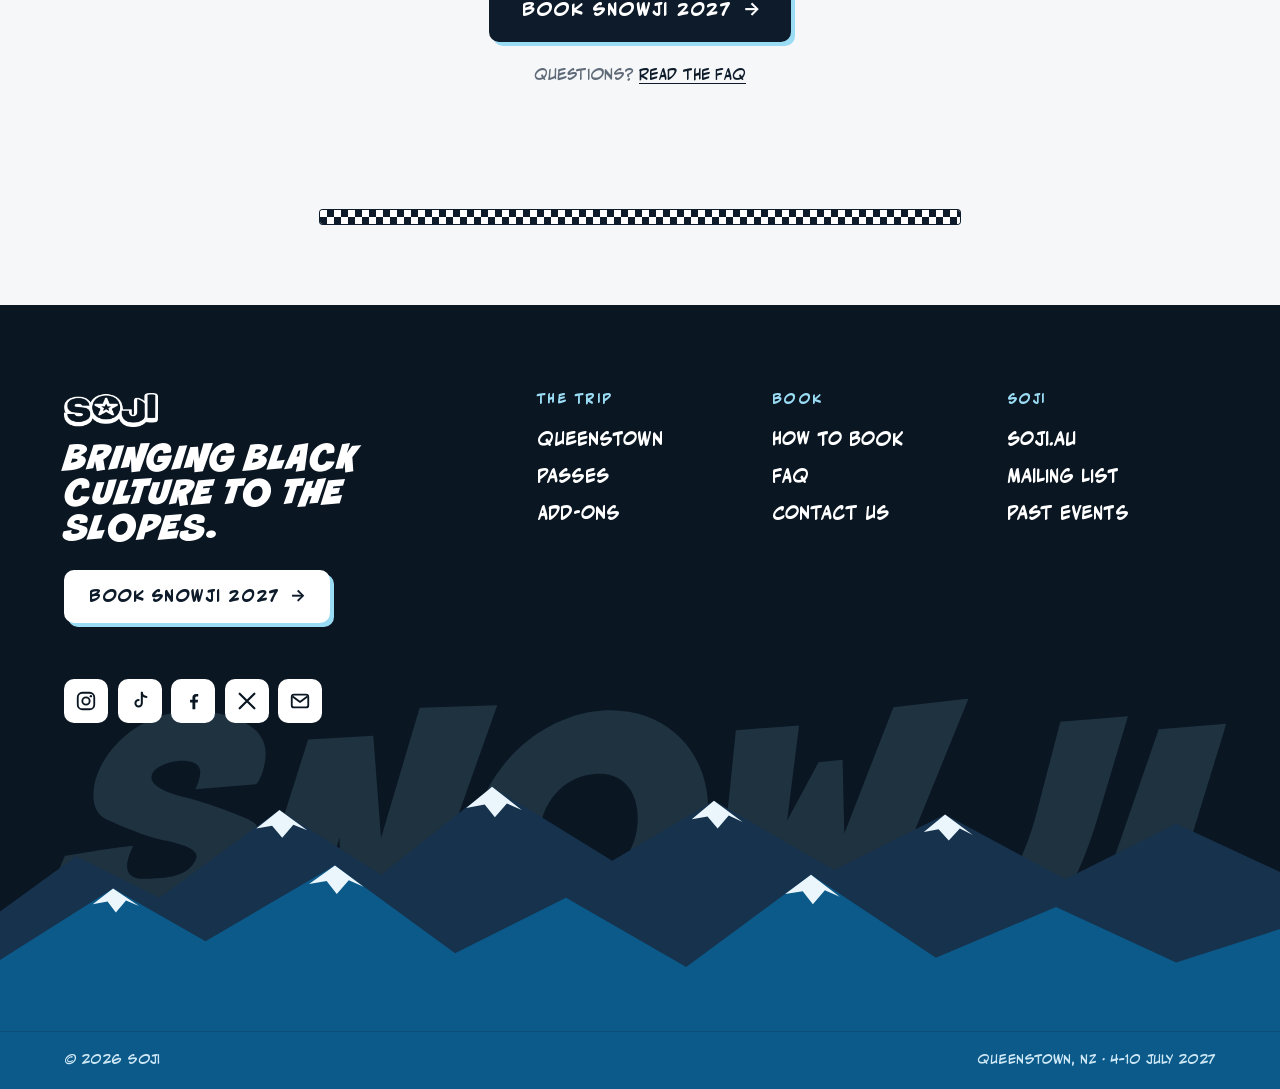
==== commit 0db0acdf: "Link preview: SNOWJI 2025 photo, title centred for square crops Co-Authored-By: Claude Opus 5.5 <nor" ====
--- a/index.html
+++ b/index.html
@@ -12,14 +12,14 @@
   <meta property="og:url" content="https://snowji.soji.au/">
   <meta property="og:title" content="SNOWJI 2027 · Queenstown, 4–10 July">
   <meta property="og:description" content="Seven days in Queenstown with the crew. Vibe Pass A$799, Snow Pass A$1,299. Lock in with an A$99 deposit.">
-  <meta property="og:image" content="https://snowji.soji.au/assets/img/share.jpg">
+  <meta property="og:image" content="https://snowji.soji.au/assets/img/preview.jpg">
   <meta property="og:image:width" content="1200">
   <meta property="og:image:height" content="630">
-  <meta property="og:image:alt" content="SNOWJI 2027 – Queenstown, NZ, 4–10 July 2027. A skier carving down a snowy slope under a blue sky.">
+  <meta property="og:image:alt" content="SNOWJI 2027 – Queenstown, NZ, 4–10 July 2027. A SNOWJI 2025 skier carving down a snowy slope under a blue sky.">
   <meta name="twitter:card" content="summary_large_image">
   <meta name="twitter:title" content="SNOWJI 2027 · Queenstown, 4–10 July">
   <meta name="twitter:description" content="Seven days in Queenstown with the crew. Vibe Pass A$799, Snow Pass A$1,299. Lock in with an A$99 deposit.">
-  <meta name="twitter:image" content="https://snowji.soji.au/assets/img/share.jpg">
+  <meta name="twitter:image" content="https://snowji.soji.au/assets/img/preview.jpg">
   <link rel="canonical" href="https://snowji.soji.au/">
   <link rel="icon" href="data:image/svg+xml,%3Csvg xmlns='http://www.w3.org/2000/svg' viewBox='0 0 64 64'%3E%3Crect width='64' height='64' rx='16' fill='%230D1B2A'/%3E%3Cpath d='M32 12v40M14.7 22l34.6 20M14.7 42l34.6-20' stroke='%23F6F7F9' stroke-width='5' stroke-linecap='round'/%3E%3C/svg%3E">
   <link rel="preconnect" href="https://fonts.googleapis.com">
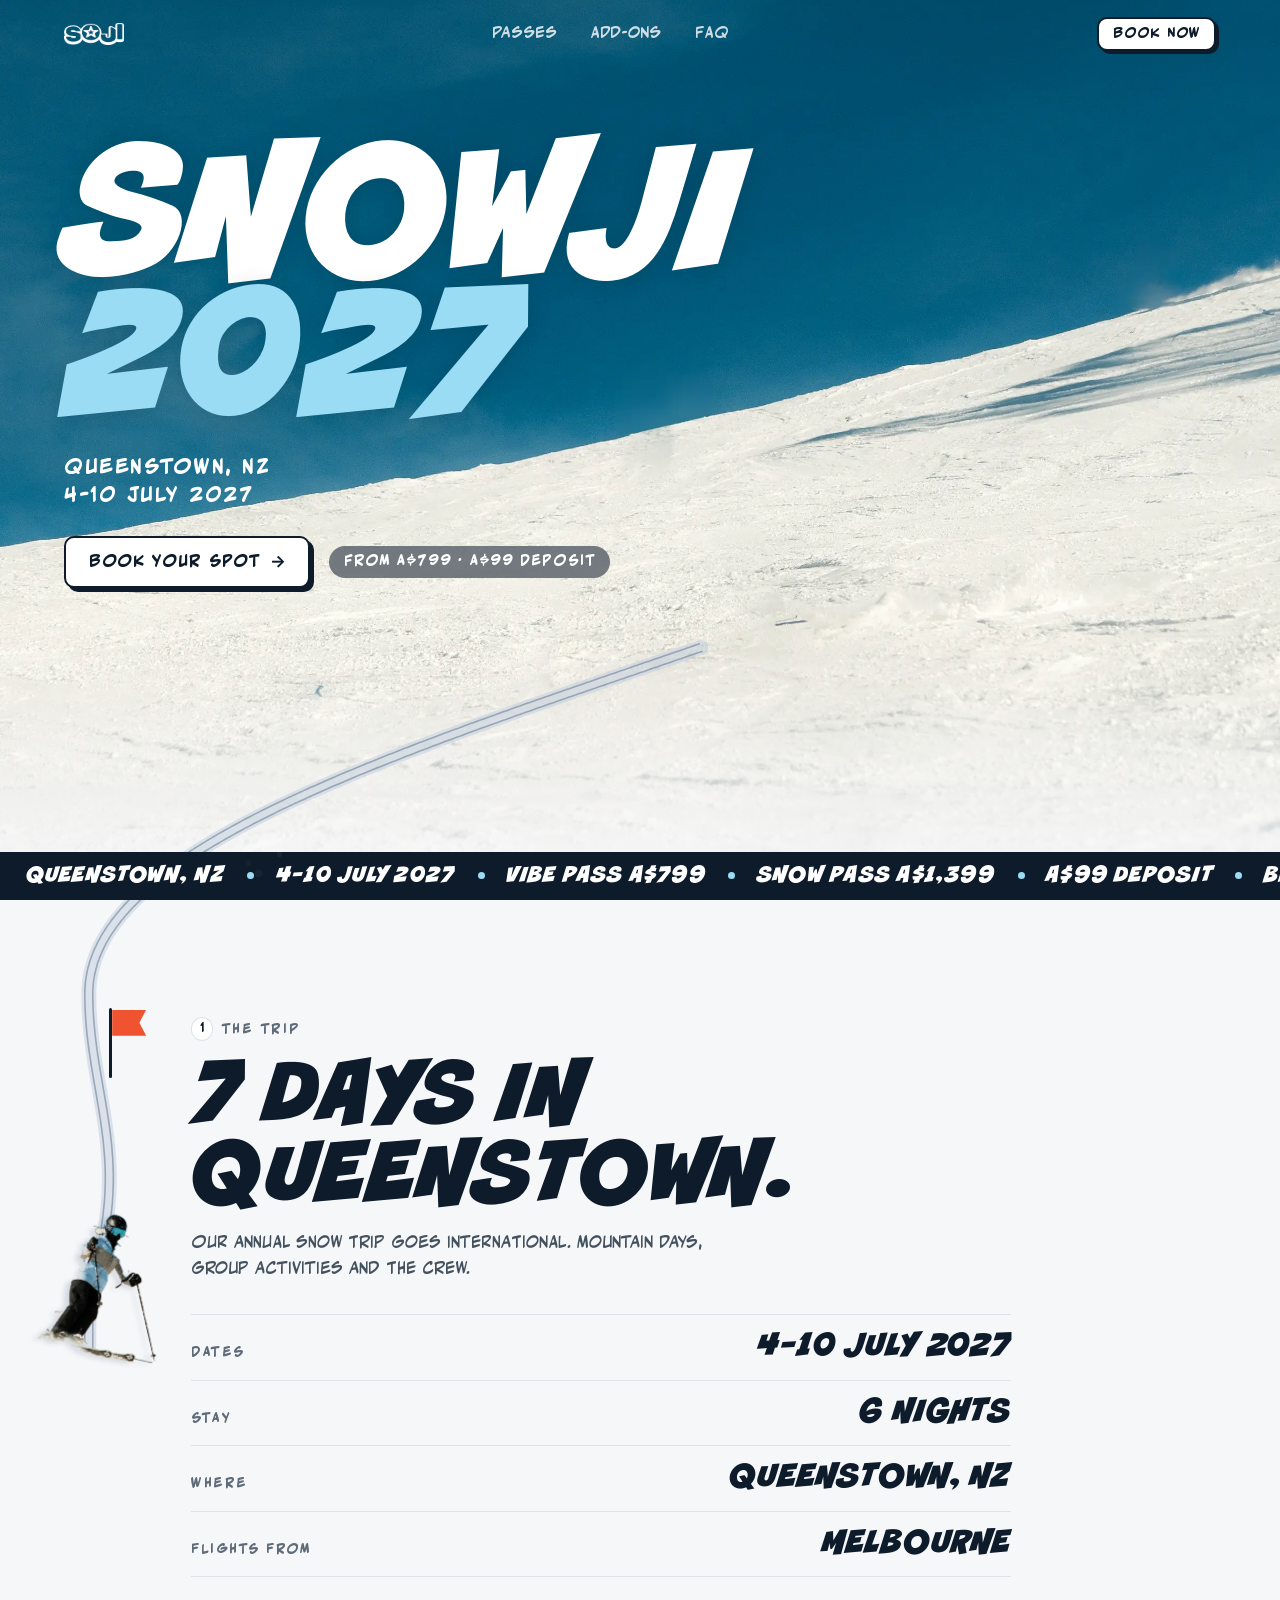
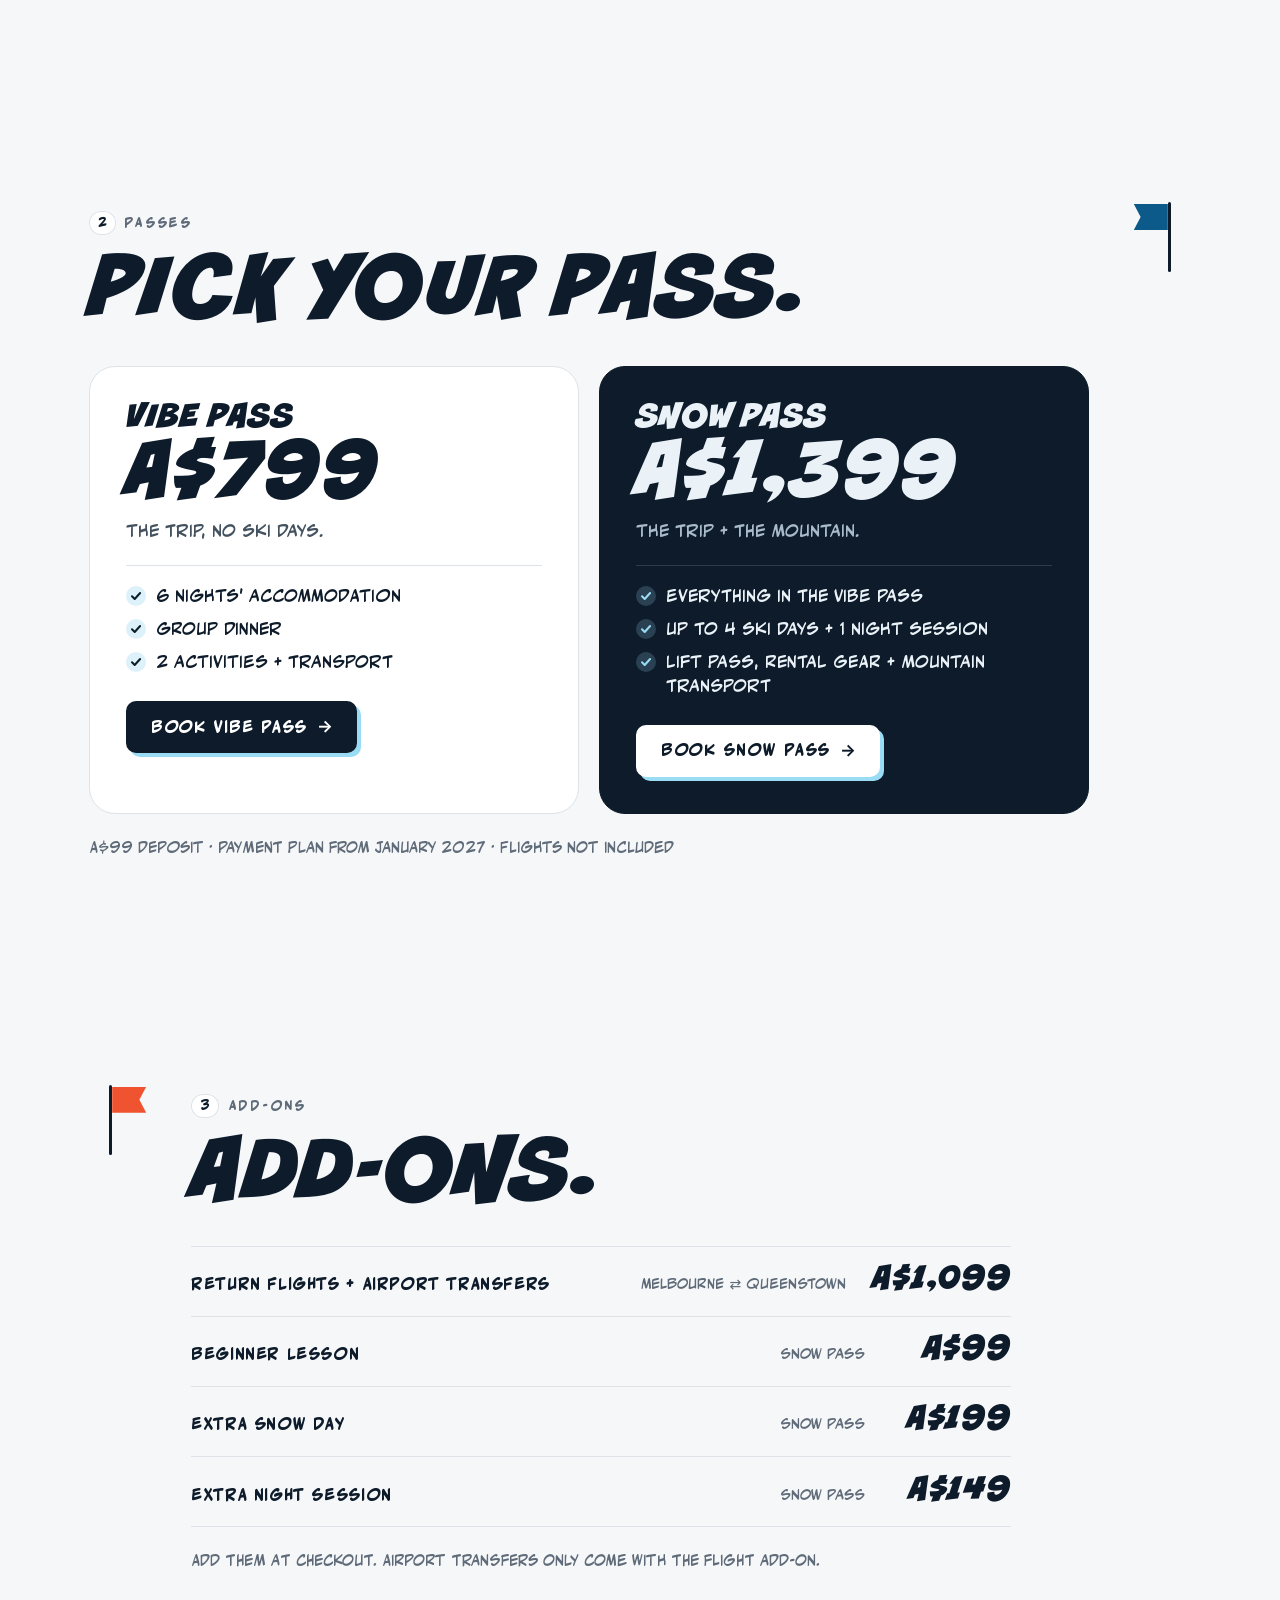
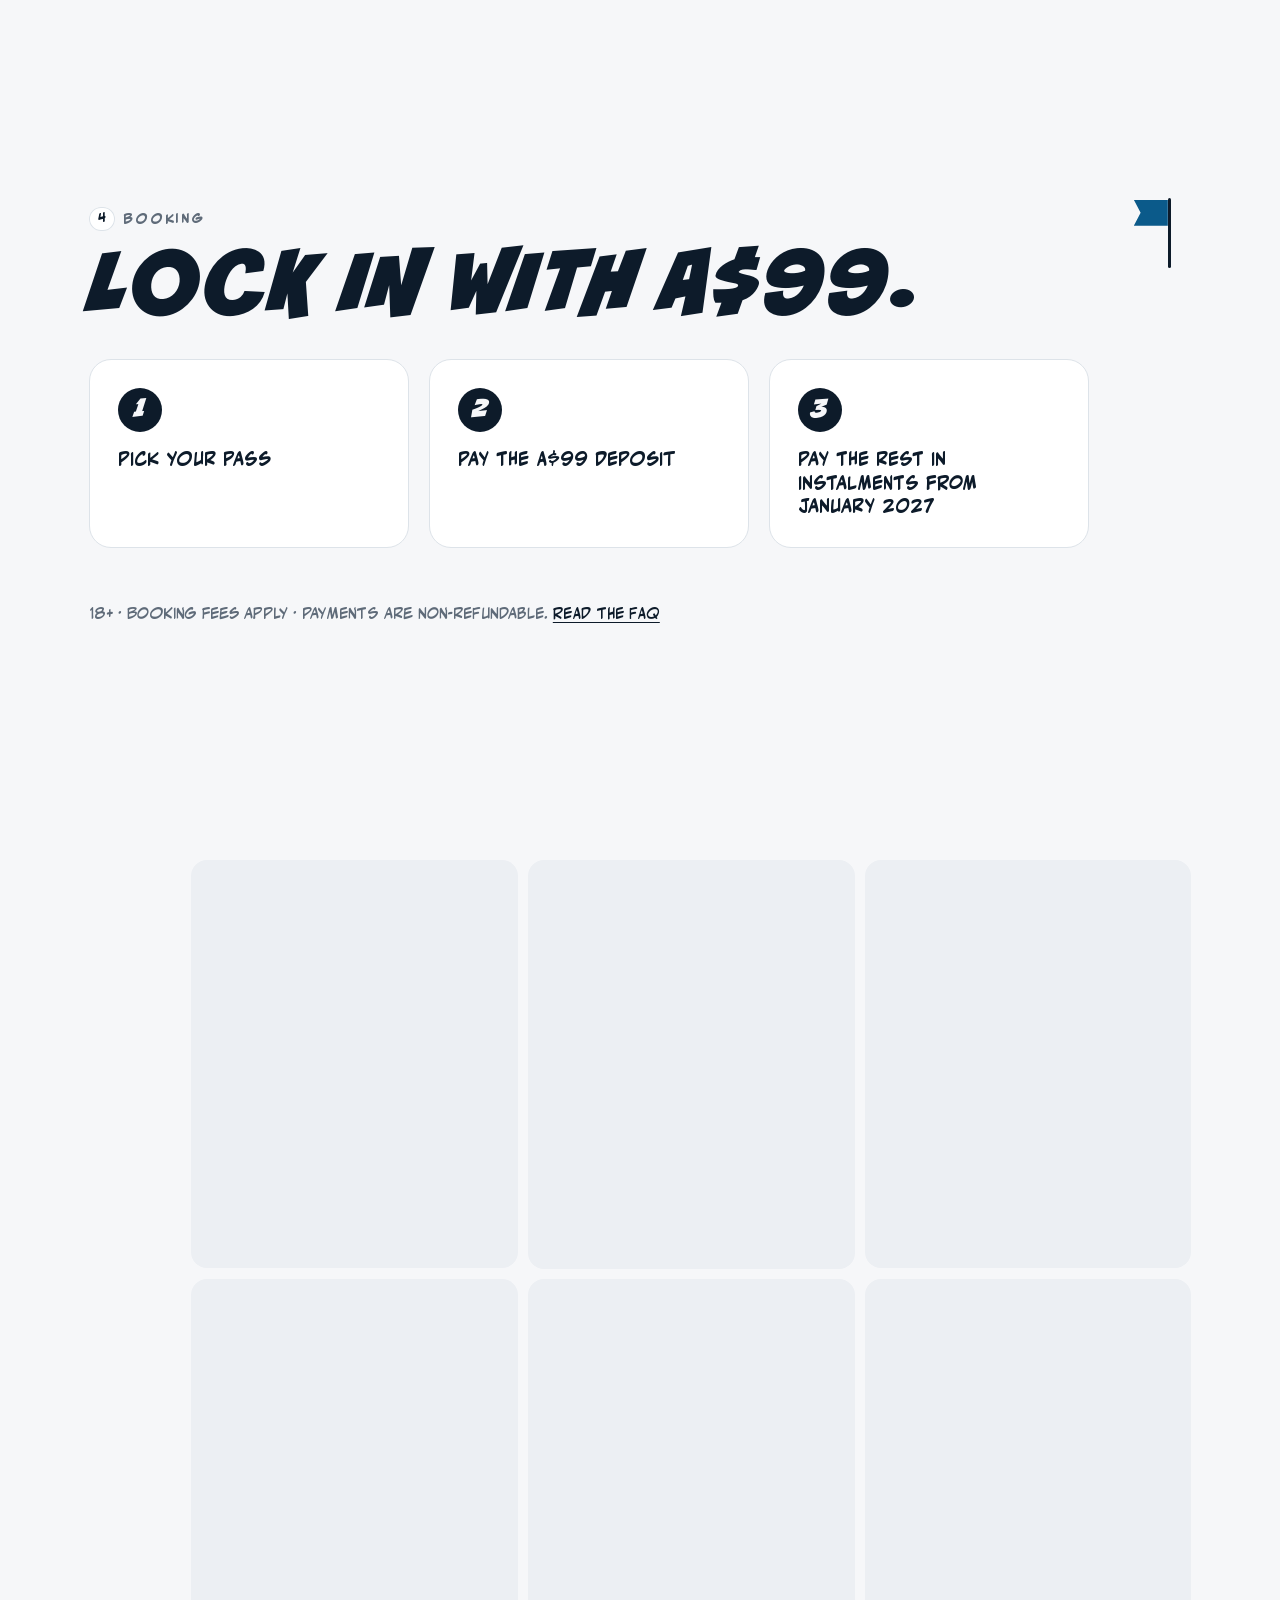
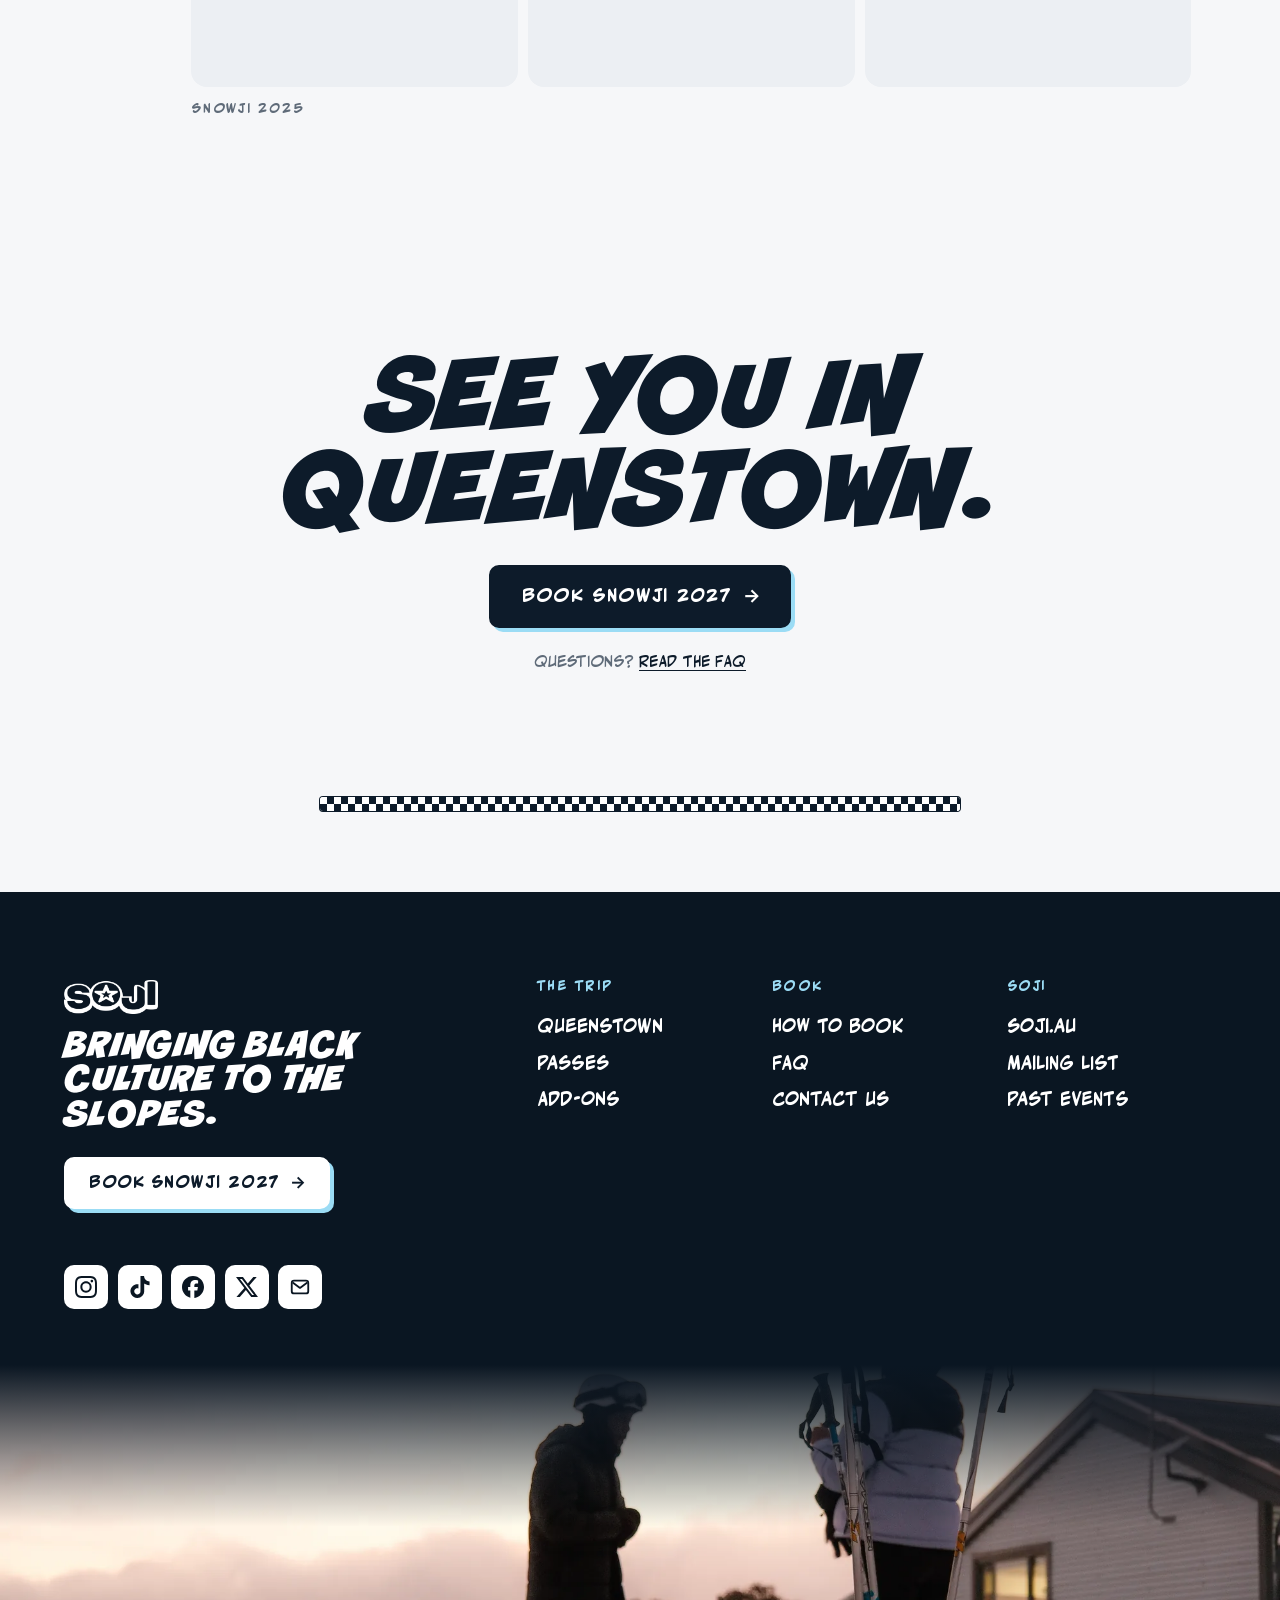
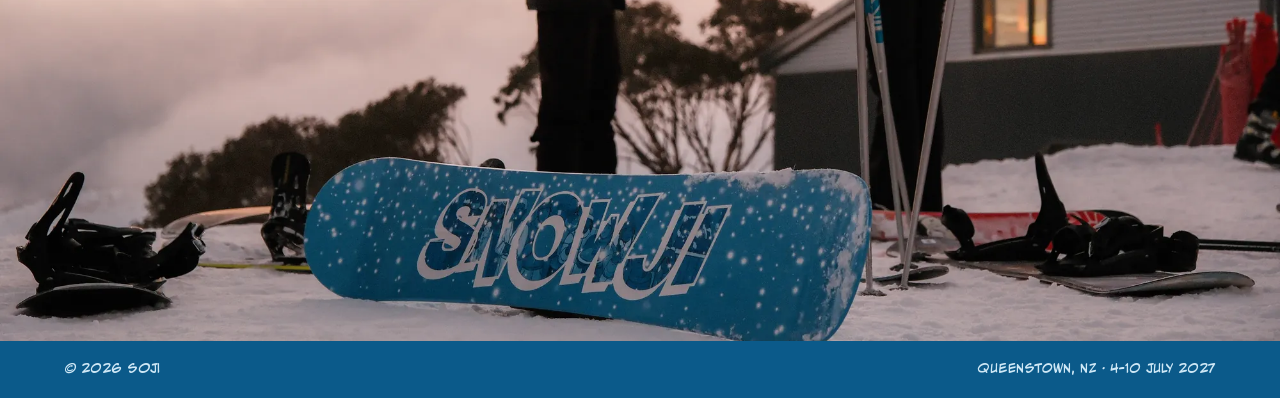
==== commit e84ddc30: "Snow Pass A$1,399 (up to 4 ski days), new 2025 gallery, real social logos, photo footer Co-Authored-" ====
--- a/index.html
+++ b/index.html
@@ -4,21 +4,21 @@
   <meta charset="utf-8">
   <meta name="viewport" content="width=device-width, initial-scale=1, viewport-fit=cover">
   <title>SNOWJI 2027 · Queenstown, 4–10 July</title>
-  <meta name="description" content="SNOWJI 2027: seven days in Queenstown, New Zealand with SOJI. Vibe Pass A$799, Snow Pass A$1,299. Lock in with an A$99 deposit.">
+  <meta name="description" content="SNOWJI 2027: 7 days in Queenstown, New Zealand with SOJI. Vibe Pass A$799, Snow Pass A$1,399. Lock in with an A$99 deposit.">
   <meta name="theme-color" content="#0B4F7C">
   <meta property="og:site_name" content="SOJI">
   <meta property="og:locale" content="en_AU">
   <meta property="og:type" content="website">
   <meta property="og:url" content="https://snowji.soji.au/">
   <meta property="og:title" content="SNOWJI 2027 · Queenstown, 4–10 July">
-  <meta property="og:description" content="Seven days in Queenstown with the crew. Vibe Pass A$799, Snow Pass A$1,299. Lock in with an A$99 deposit.">
+  <meta property="og:description" content="7 days in Queenstown with the crew. Vibe Pass A$799, Snow Pass A$1,399. Lock in with an A$99 deposit.">
   <meta property="og:image" content="https://snowji.soji.au/assets/img/preview.jpg">
   <meta property="og:image:width" content="1200">
   <meta property="og:image:height" content="630">
   <meta property="og:image:alt" content="SNOWJI 2027 – Queenstown, NZ, 4–10 July 2027. A SNOWJI 2025 skier carving down a snowy slope under a blue sky.">
   <meta name="twitter:card" content="summary_large_image">
   <meta name="twitter:title" content="SNOWJI 2027 · Queenstown, 4–10 July">
-  <meta name="twitter:description" content="Seven days in Queenstown with the crew. Vibe Pass A$799, Snow Pass A$1,299. Lock in with an A$99 deposit.">
+  <meta name="twitter:description" content="7 days in Queenstown with the crew. Vibe Pass A$799, Snow Pass A$1,399. Lock in with an A$99 deposit.">
   <meta name="twitter:image" content="https://snowji.soji.au/assets/img/preview.jpg">
   <link rel="canonical" href="https://snowji.soji.au/">
   <link rel="icon" href="data:image/svg+xml,%3Csvg xmlns='http://www.w3.org/2000/svg' viewBox='0 0 64 64'%3E%3Crect width='64' height='64' rx='16' fill='%230D1B2A'/%3E%3Cpath d='M32 12v40M14.7 22l34.6 20M14.7 42l34.6-20' stroke='%23F6F7F9' stroke-width='5' stroke-linecap='round'/%3E%3C/svg%3E">
@@ -66,8 +66,8 @@
       </div>
       <div class="marquee" aria-hidden="true">
         <div class="marquee-track">
-          <span>Queenstown, NZ</span><span>4–10 July 2027</span><span>Vibe Pass A$799</span><span>Snow Pass A$1,299</span><span>A$99 deposit</span><span>Bringing Black culture to the slopes</span>
-          <span>Queenstown, NZ</span><span>4–10 July 2027</span><span>Vibe Pass A$799</span><span>Snow Pass A$1,299</span><span>A$99 deposit</span><span>Bringing Black culture to the slopes</span>
+          <span>Queenstown, NZ</span><span>4–10 July 2027</span><span>Vibe Pass A$799</span><span>Snow Pass A$1,399</span><span>A$99 deposit</span><span>Bringing Black culture to the slopes</span>
+          <span>Queenstown, NZ</span><span>4–10 July 2027</span><span>Vibe Pass A$799</span><span>Snow Pass A$1,399</span><span>A$99 deposit</span><span>Bringing Black culture to the slopes</span>
         </div>
       </div>
     </section>
@@ -106,11 +106,11 @@
           </article>
           <article class="pass pass-snow">
             <h3>Snow Pass</h3>
-            <p class="price">A$1,299</p>
+            <p class="price">A$1,399</p>
             <p class="pass-tag">The trip + the mountain.</p>
             <ul>
               <li>Everything in the Vibe Pass</li>
-              <li>3 ski days + 1 night session</li>
+              <li>Up to 4 ski days + 1 night session</li>
               <li>Lift pass, rental gear + mountain transport</li>
             </ul>
             <a class="btn btn-light" href="https://www.wetravel.com/trips/snowji-2027-soji-3534687816" target="_blank" rel="noopener">Book Snow Pass</a>
@@ -156,11 +156,12 @@
       <span class="lane"></span>
       <div class="run-body">
         <div class="strip" tabindex="0">
-          <figure><img src="assets/img/crew-huddle-sm.webp" width="1600" height="1067" loading="lazy" decoding="async" alt="Friends in helmets and goggles huddled in a circle, shot from below against a blue sky"></figure>
-          <figure><img src="assets/img/sunset-board-sm.webp" width="1600" height="1067" loading="lazy" decoding="async" alt="Two skiers raise their skis against a pink sunset"></figure>
-          <figure><img src="assets/img/night-ski-sm.webp" width="1600" height="1064" loading="lazy" decoding="async" alt="Friends on the snow at night"></figure>
-          <figure><img src="assets/img/dance-sm.webp" width="1600" height="1067" loading="lazy" decoding="async" alt="A packed room dancing at the lodge"></figure>
-          <figure><img src="assets/img/board-up-sm.webp" width="1600" height="1067" loading="lazy" decoding="async" alt="A snowboarder holding a SNOWJI board above their head"></figure>
+          <figure><img src="assets/img/g-huddle.webp" width="1200" height="800" loading="lazy" decoding="async" alt="Friends in helmets and goggles huddled in a circle, shot from below against a blue sky"></figure>
+          <figure><img src="assets/img/g-sunset-jump.webp" width="900" height="1350" loading="lazy" decoding="async" alt="Friends jumping and throwing up peace signs, silhouetted against a pink sunset"></figure>
+          <figure><img src="assets/img/g-board.webp" width="900" height="1350" loading="lazy" decoding="async" alt="A woman in a cream snowsuit holding a blue SNOWJI snowboard"></figure>
+          <figure><img src="assets/img/g-duo.webp" width="900" height="1350" loading="lazy" decoding="async" alt="Two friends in purple and pink ski suits on the slope"></figure>
+          <figure><img src="assets/img/g-mates.webp" width="900" height="1350" loading="lazy" decoding="async" alt="Three friends laughing together in the snow"></figure>
+          <figure><img src="assets/img/g-night.webp" width="900" height="1352" loading="lazy" decoding="async" alt="Three skiers on the slope during the night session"></figure>
         </div>
         <p class="strip-cap">SNOWJI 2025</p>
       </div>
@@ -206,20 +207,14 @@
       </nav>
     </div>
     <ul class="foot-social">
-      <li><a href="https://www.instagram.com/soji.au" target="_blank" rel="noopener" aria-label="SOJI on Instagram"><svg viewBox="0 0 24 24" aria-hidden="true"><rect x="3" y="3" width="18" height="18" rx="5" fill="none" stroke="currentColor" stroke-width="2"/><circle cx="12" cy="12" r="4" fill="none" stroke="currentColor" stroke-width="2"/><circle cx="17.3" cy="6.7" r="1.3" fill="currentColor"/></svg></a></li>
-      <li><a href="https://www.tiktok.com/@soji.au" target="_blank" rel="noopener" aria-label="SOJI on TikTok"><svg viewBox="0 0 24 24" aria-hidden="true"><path d="M14 3v11.5a3.5 3.5 0 1 1-3.5-3.5" fill="none" stroke="currentColor" stroke-width="2.2" stroke-linecap="round"/><path d="M14 3c.4 2.6 2.2 4.4 5 4.6" fill="none" stroke="currentColor" stroke-width="2.2" stroke-linecap="round"/></svg></a></li>
-      <li><a href="https://www.facebook.com/soji.au" target="_blank" rel="noopener" aria-label="SOJI on Facebook"><svg viewBox="0 0 24 24" aria-hidden="true"><path d="M14.5 21v-7.5h2.6l.4-3h-3V8.6c0-.9.3-1.5 1.6-1.5h1.6V4.4A21 21 0 0 0 15.3 4.3c-2.3 0-3.9 1.4-3.9 4v2.2H8.8v3h2.6V21z" fill="currentColor"/></svg></a></li>
-      <li><a href="https://twitter.com/soji_au" target="_blank" rel="noopener" aria-label="SOJI on X"><svg viewBox="0 0 24 24" aria-hidden="true"><path d="M4 4l16 16M20 4L4 20" fill="none" stroke="currentColor" stroke-width="2.4" stroke-linecap="round"/></svg></a></li>
+      <li><a href="https://www.instagram.com/soji.au" target="_blank" rel="noopener" aria-label="SOJI on Instagram"><svg viewBox="0 0 24 24" aria-hidden="true"><path d="M7.0301.084c-1.2768.0602-2.1487.264-2.911.5634-.7888.3075-1.4575.72-2.1228 1.3877-.6652.6677-1.075 1.3368-1.3802 2.127-.2954.7638-.4956 1.6365-.552 2.914-.0564 1.2775-.0689 1.6882-.0626 4.947.0062 3.2586.0206 3.6671.0825 4.9473.061 1.2765.264 2.1482.5635 2.9107.308.7889.72 1.4573 1.388 2.1228.6679.6655 1.3365 1.0743 2.1285 1.38.7632.295 1.6361.4961 2.9134.552 1.2773.056 1.6884.069 4.9462.0627 3.2578-.0062 3.668-.0207 4.9478-.0814 1.28-.0607 2.147-.2652 2.9098-.5633.7889-.3086 1.4578-.72 2.1228-1.3881.665-.6682 1.0745-1.3378 1.3795-2.1284.2957-.7632.4966-1.636.552-2.9124.056-1.2809.0692-1.6898.063-4.948-.0063-3.2583-.021-3.6668-.0817-4.9465-.0607-1.2797-.264-2.1487-.5633-2.9117-.3084-.7889-.72-1.4568-1.3876-2.1228C21.2982 1.33 20.628.9208 19.8378.6165 19.074.321 18.2017.1197 16.9244.0645 15.6471.0093 15.236-.005 11.977.0014 8.718.0076 8.31.0215 7.0301.0839m.1402 21.6932c-1.17-.0509-1.8053-.2453-2.2287-.408-.5606-.216-.96-.4771-1.3819-.895-.422-.4178-.6811-.8186-.9-1.378-.1644-.4234-.3624-1.058-.4171-2.228-.0595-1.2645-.072-1.6442-.079-4.848-.007-3.2037.0053-3.583.0607-4.848.05-1.169.2456-1.805.408-2.2282.216-.5613.4762-.96.895-1.3816.4188-.4217.8184-.6814 1.3783-.9003.423-.1651 1.0575-.3614 2.227-.4171 1.2655-.06 1.6447-.072 4.848-.079 3.2033-.007 3.5835.005 4.8495.0608 1.169.0508 1.8053.2445 2.228.408.5608.216.96.4754 1.3816.895.4217.4194.6816.8176.9005 1.3787.1653.4217.3617 1.056.4169 2.2263.0602 1.2655.0739 1.645.0796 4.848.0058 3.203-.0055 3.5834-.061 4.848-.051 1.17-.245 1.8055-.408 2.2294-.216.5604-.4763.96-.8954 1.3814-.419.4215-.8181.6811-1.3783.9-.4224.1649-1.0577.3617-2.2262.4174-1.2656.0595-1.6448.072-4.8493.079-3.2045.007-3.5825-.006-4.848-.0608M16.953 5.5864A1.44 1.44 0 1 0 18.39 4.144a1.44 1.44 0 0 0-1.437 1.4424M5.8385 12.012c.0067 3.4032 2.7706 6.1557 6.173 6.1493 3.4026-.0065 6.157-2.7701 6.1506-6.1733-.0065-3.4032-2.771-6.1565-6.174-6.1498-3.403.0067-6.156 2.771-6.1496 6.1738M8 12.0077a4 4 0 1 1 4.008 3.9921A3.9996 3.9996 0 0 1 8 12.0077" fill="currentColor"/></svg></a></li>
+      <li><a href="https://www.tiktok.com/@soji.au" target="_blank" rel="noopener" aria-label="SOJI on TikTok"><svg viewBox="0 0 24 24" aria-hidden="true"><path d="M12.525.02c1.31-.02 2.61-.01 3.91-.02.08 1.53.63 3.09 1.75 4.17 1.12 1.11 2.7 1.62 4.24 1.79v4.03c-1.44-.05-2.89-.35-4.2-.97-.57-.26-1.1-.59-1.62-.93-.01 2.92.01 5.84-.02 8.75-.08 1.4-.54 2.79-1.35 3.94-1.31 1.92-3.58 3.17-5.91 3.21-1.43.08-2.86-.31-4.08-1.03-2.02-1.19-3.44-3.37-3.65-5.71-.02-.5-.03-1-.01-1.49.18-1.9 1.12-3.72 2.58-4.96 1.66-1.44 3.98-2.13 6.15-1.72.02 1.48-.04 2.96-.04 4.44-.99-.32-2.15-.23-3.02.37-.63.41-1.11 1.04-1.36 1.75-.21.51-.15 1.07-.14 1.61.24 1.64 1.82 3.02 3.5 2.87 1.12-.01 2.19-.66 2.77-1.61.19-.33.4-.67.41-1.06.1-1.79.06-3.57.07-5.36.01-4.03-.01-8.05.02-12.07z" fill="currentColor"/></svg></a></li>
+      <li><a href="https://www.facebook.com/soji.au" target="_blank" rel="noopener" aria-label="SOJI on Facebook"><svg viewBox="0 0 24 24" aria-hidden="true"><path d="M9.101 23.691v-7.98H6.627v-3.667h2.474v-1.58c0-4.085 1.848-5.978 5.858-5.978.401 0 .955.042 1.468.103a8.68 8.68 0 0 1 1.141.195v3.325a8.623 8.623 0 0 0-.653-.036 26.805 26.805 0 0 0-.733-.009c-.707 0-1.259.096-1.675.309a1.686 1.686 0 0 0-.679.622c-.258.42-.374.995-.374 1.752v1.297h3.919l-.386 2.103-.287 1.564h-3.246v8.245C19.396 23.238 24 18.179 24 12.044c0-6.627-5.373-12-12-12s-12 5.373-12 12c0 5.628 3.874 10.35 9.101 11.647Z" fill="currentColor"/></svg></a></li>
+      <li><a href="https://twitter.com/soji_au" target="_blank" rel="noopener" aria-label="SOJI on X"><svg viewBox="0 0 24 24" aria-hidden="true"><path d="M18.901 1.153h3.68l-8.04 9.19L24 22.846h-7.406l-5.8-7.584-6.638 7.584H.474l8.6-9.83L0 1.154h7.594l5.243 6.932ZM17.61 20.644h2.039L6.486 3.24H4.298Z" fill="currentColor"/></svg></a></li>
       <li><a href="mailto:info@soji.au" aria-label="Email SOJI"><svg viewBox="0 0 24 24" aria-hidden="true"><rect x="3" y="5" width="18" height="14" rx="2.5" fill="none" stroke="currentColor" stroke-width="2"/><path d="M4 7l8 6 8-6" fill="none" stroke="currentColor" stroke-width="2" stroke-linejoin="round"/></svg></a></li>
     </ul>
-    <div class="foot-art" aria-hidden="true">
-      <svg viewBox="0 0 1440 360" preserveAspectRatio="xMidYMax slice">
-        <text x="720" y="250" text-anchor="middle" class="foot-word">SNOWJI</text>
-        <path class="m-far" d="M0 250 L110 170 L200 215 L330 120 L440 190 L560 95 L690 175 L800 110 L930 185 L1050 125 L1180 195 L1300 135 L1440 200 V360 H0Z"/>
-        <path class="m-snow" d="M330 120 L305 140 L322 137 L333 150 L345 136 L360 142Z M560 95 L532 118 L552 114 L563 128 L576 113 L592 120Z M800 110 L776 130 L793 127 L804 140 L816 126 L831 133Z M1050 125 L1027 144 L1043 141 L1054 153 L1066 140 L1080 147Z"/>
-        <path class="m-near" d="M0 300 L150 205 L250 262 L390 180 L520 275 L640 215 L770 290 L905 190 L1040 280 L1170 225 L1300 285 L1440 240 V360 H0Z"/>
-        <path class="m-snow" d="M390 180 L362 200 L381 197 L392 211 L405 196 L421 203Z M905 190 L877 211 L896 208 L907 222 L920 207 L936 214Z M150 205 L128 222 L144 219 L153 231 L164 218 L178 224Z"/>
-      </svg>
+    <div class="foot-photo" aria-hidden="true">
+      <img src="assets/img/foot-sunset-sm.webp" srcset="assets/img/foot-sunset-sm.webp 1000w, assets/img/foot-sunset.webp 2000w" sizes="100vw" width="2000" height="1333" alt="" loading="lazy" decoding="async">
     </div>
     <div class="foot-bar">
       <span>© 2026 SOJI</span>
--- a/css/styles.css
+++ b/css/styles.css
@@ -164,7 +164,7 @@
 .steps li { counter-increment: s; background: var(--card); border: 1px solid var(--line); border-radius: var(--radius); padding: clamp(20px, 2.4vw, 28px); font-weight: 600; line-height: 1.4; }
 .steps li::before { content: counter(s); display: grid; place-items: center; width: 44px; height: 44px; margin-bottom: 1rem; border-radius: 50%; background: var(--ink); color: var(--snow); font: 400 1.5rem/1 var(--display); }
 
-.strip { display: grid; grid-template-columns: repeat(5, minmax(0, 1fr)); gap: 10px; }
+.strip { display: grid; grid-template-columns: repeat(3, minmax(0, 1fr)); gap: 10px; }
 .strip figure { aspect-ratio: 4 / 5; border-radius: 16px; overflow: hidden; background: var(--snow-2); }
 .strip img { width: 100%; height: 100%; object-fit: cover; }
 .strip-cap { margin-top: .8rem; font-size: .78rem; letter-spacing: .14em; text-transform: uppercase; color: var(--ink-3); font-weight: 600; }
@@ -194,12 +194,9 @@
 .foot-social a { display: grid; place-items: center; width: 44px; height: 44px; border-radius: 10px; background: #fff; color: #0A1622; transition: transform .2s ease, background-color .2s ease; }
 .foot-social a:hover { transform: translateY(-2px); background: var(--ice); }
 .foot-social svg { width: 22px; height: 22px; }
-.foot-art { position: relative; margin: clamp(-24px, -2vw, -8px) calc(-1 * var(--gutter)) 0; height: clamp(200px, 26vw, 360px); }
-.foot-art svg { position: absolute; inset: 0; width: 100%; height: 100%; }
-.foot-word { font: 400 300px/1 var(--display); letter-spacing: .02em; fill: rgba(155, 220, 245, .14); }
-.m-far { fill: #16324D; }
-.m-near { fill: #0B5A8A; }
-.m-snow { fill: #EAF6FC; }
+.foot-photo { position: relative; margin: clamp(32px, 5vw, 56px) calc(-1 * var(--gutter)) 0; height: clamp(240px, 45vw, 680px); overflow: hidden; }
+.foot-photo img { width: 100%; height: 100%; max-width: none; object-fit: cover; object-position: 50% 90%; }
+.foot-photo::before { content: ""; position: absolute; inset: 0; z-index: 1; background: linear-gradient(#0A1622 0%, rgba(10, 22, 34, 0) 28%); }
 .foot-bar { position: relative; z-index: 1; display: flex; flex-wrap: wrap; justify-content: space-between; gap: .5rem 1.5rem; margin: 0 calc(-1 * var(--gutter)); padding: 18px var(--gutter); background: #0B5A8A; font-size: .82rem; color: #CFE8F6; }
 .page .foot { margin-top: 0; }
 
@@ -275,7 +272,6 @@
   .ad-price { grid-column: 2; grid-row: 1 / span 2; align-self: center; }
   .finish-line { width: 100%; }
   .foot-cols { grid-template-columns: 1fr 1fr; }
-  .foot-word { font-size: 380px; }
   .tickets { margin: 24px calc(-1 * var(--lane)) 0 calc(-1 * var(--gutter)); }
   .tickets iframe { border-radius: 0; box-shadow: none; }
 }
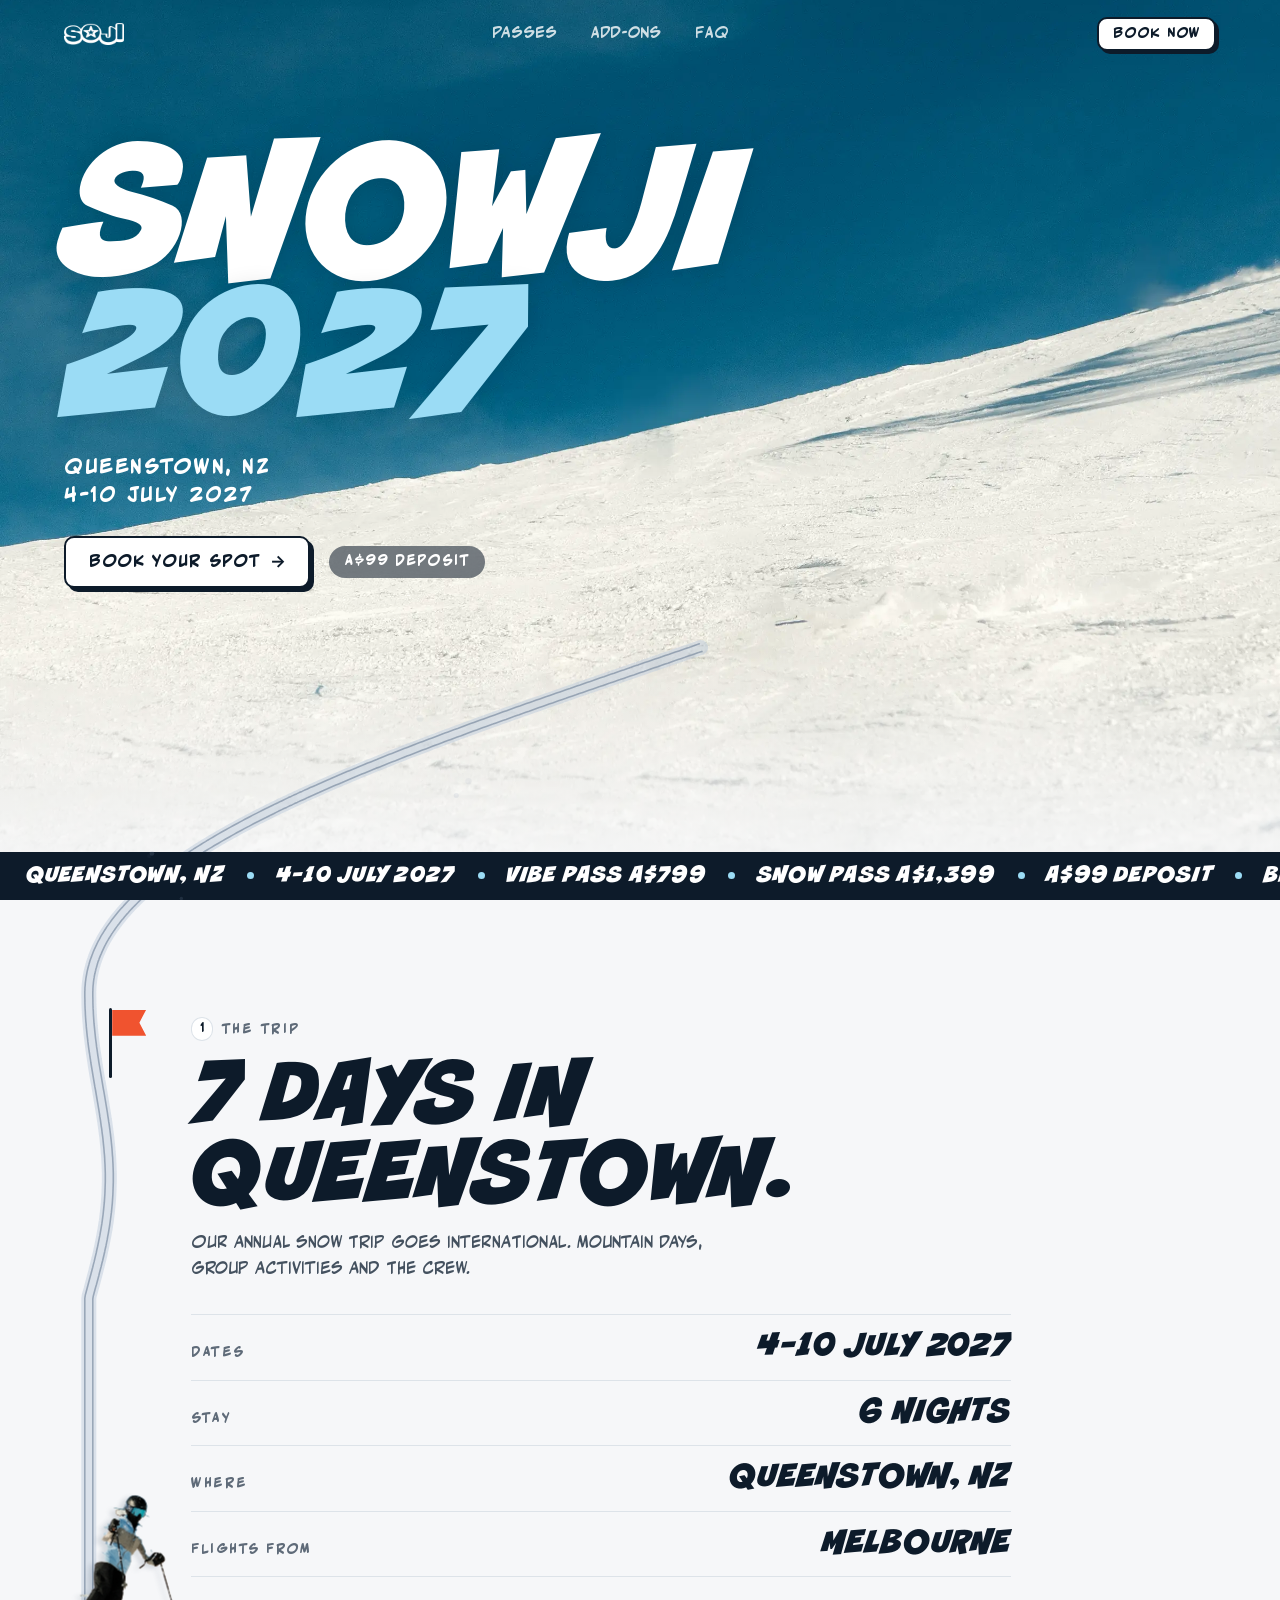
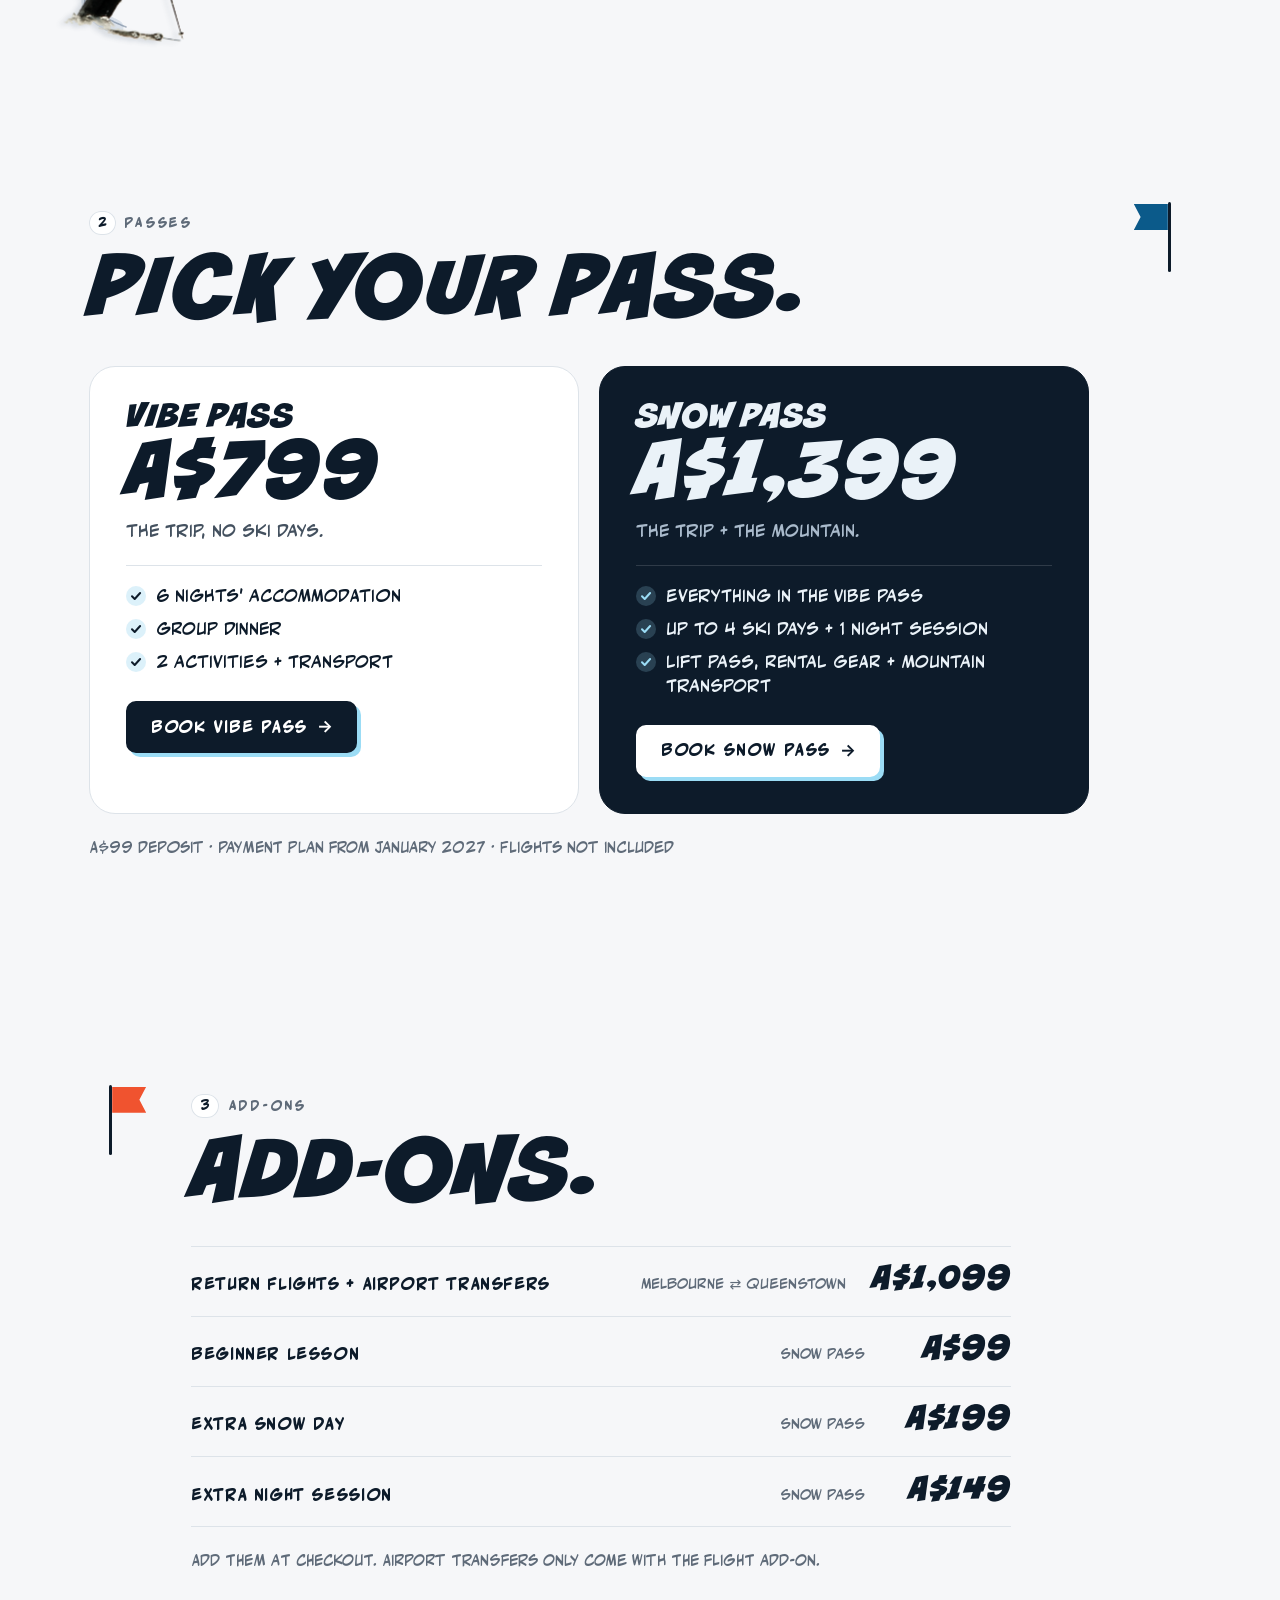
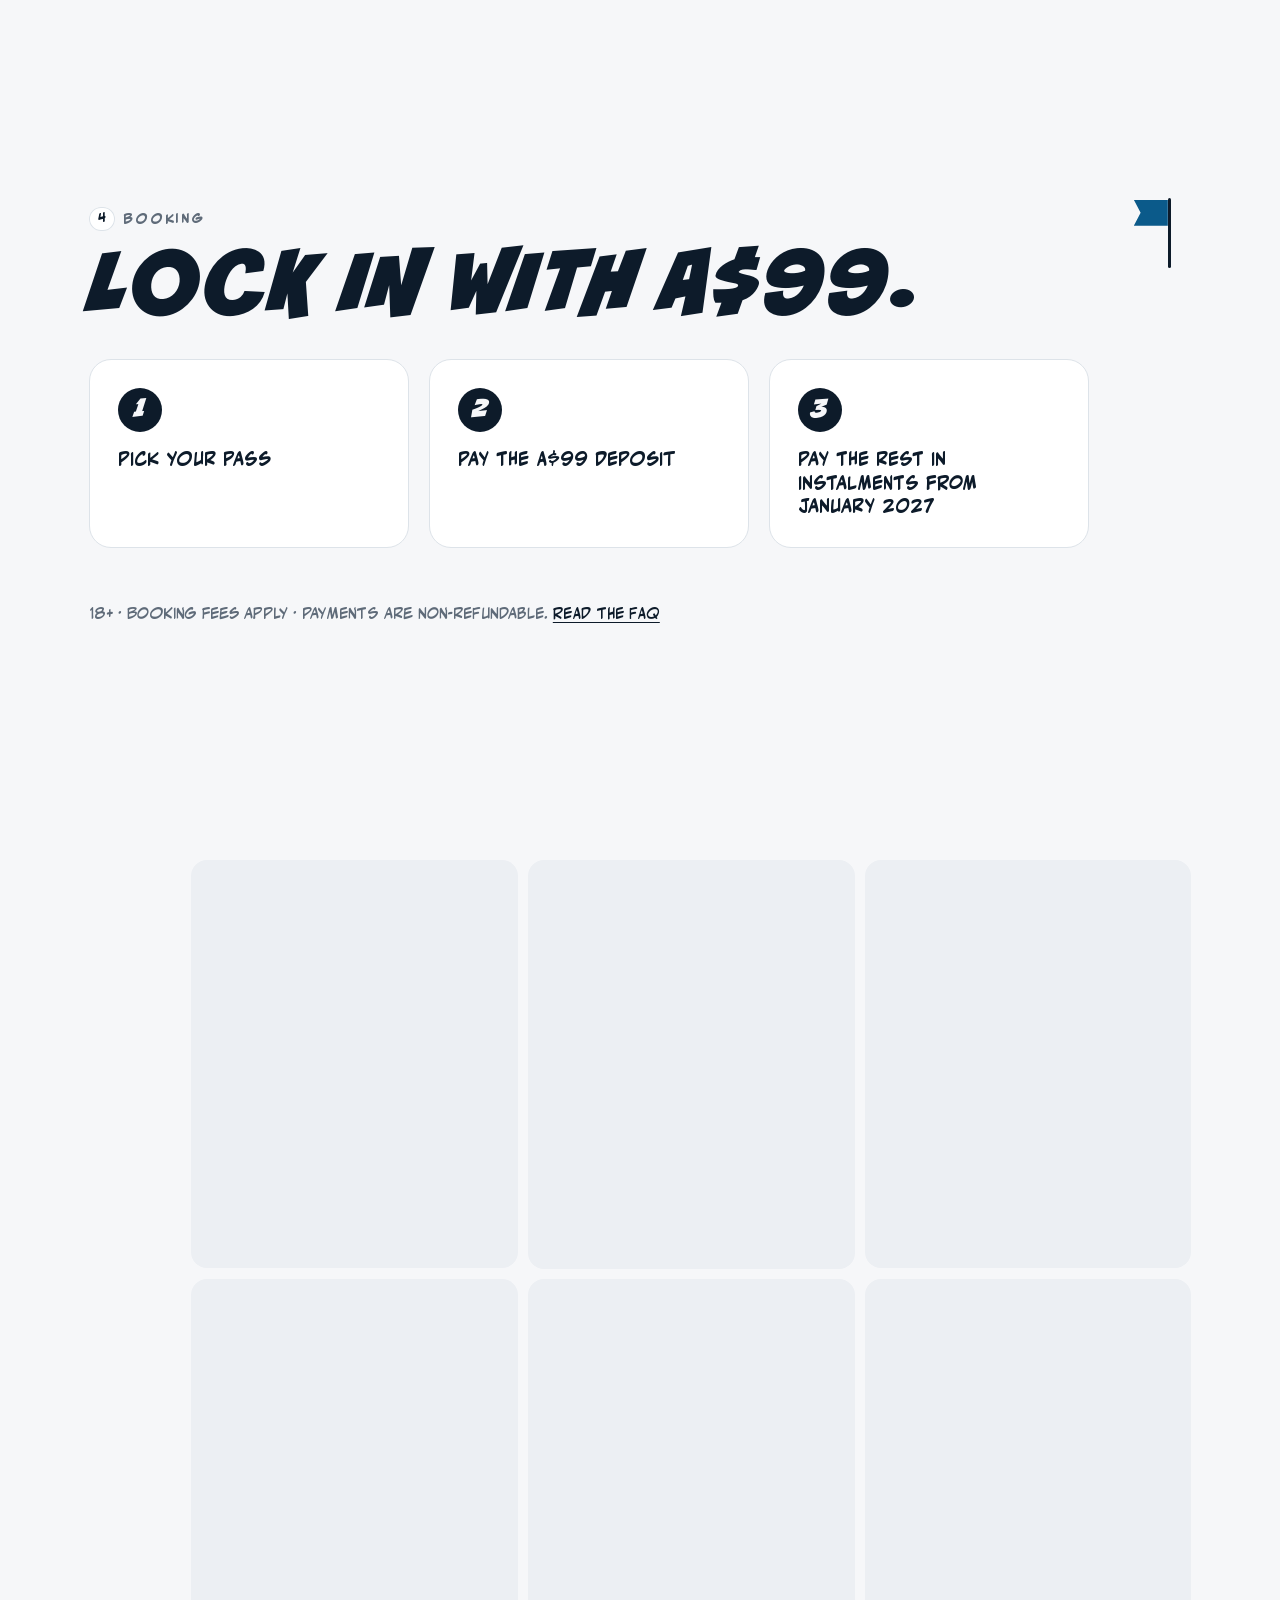
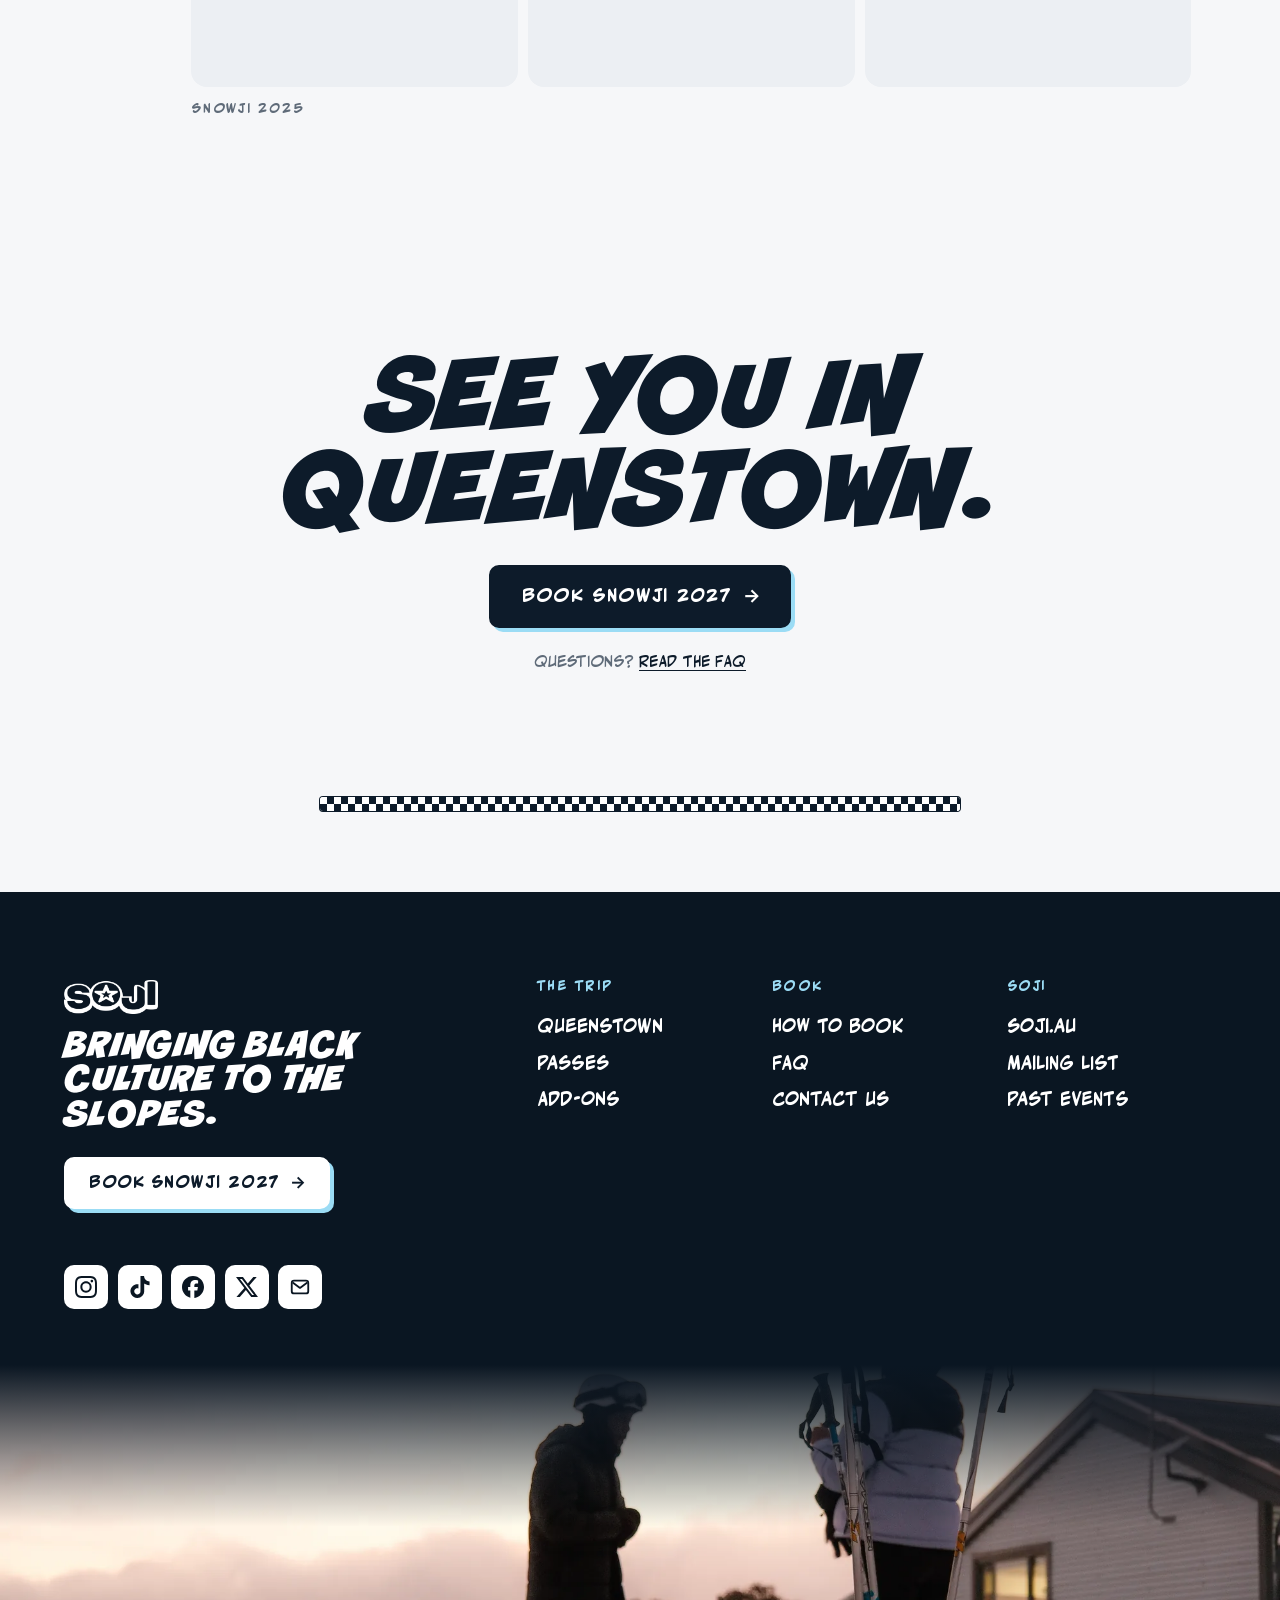
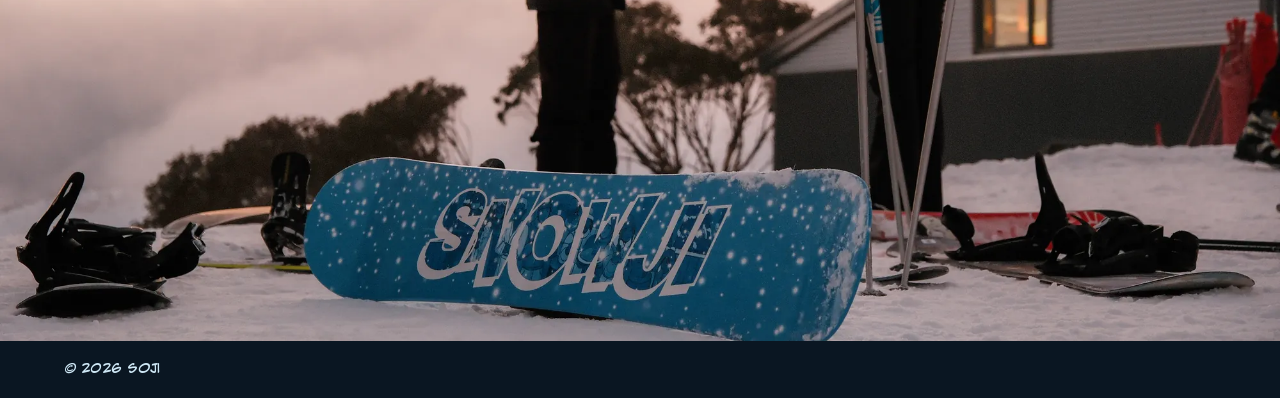
==== commit ab906108: "Phone fixes: dates on a pill, FAQ in header, no floating Book bar; simpler footer end Co-Authored-By" ====
--- a/index.html
+++ b/index.html
@@ -61,7 +61,7 @@
         <p class="hero-meta">Queenstown, NZ<br>4–10 July 2027</p>
         <div class="hero-cta">
           <a class="btn btn-light" href="https://www.wetravel.com/trips/snowji-2027-soji-3534687816" target="_blank" rel="noopener">Book your spot</a>
-          <span class="hero-price">From A$799 · A$99 deposit</span>
+          <span class="hero-price">A$99 deposit</span>
         </div>
       </div>
       <div class="marquee" aria-hidden="true">
@@ -218,11 +218,8 @@
     </div>
     <div class="foot-bar">
       <span>© 2026 SOJI</span>
-      <span>Queenstown, NZ · 4–10 July 2027</span>
     </div>
   </footer>
-
-  <a class="dock" id="dock" href="https://www.wetravel.com/trips/snowji-2027-soji-3534687816" target="_blank" rel="noopener"><span>SNOWJI 2027 · From A$799</span><b>Book</b></a>
 
   <canvas class="powder" aria-hidden="true"></canvas>
   <script src="js/main.js" defer></script>
--- a/css/styles.css
+++ b/css/styles.css
@@ -197,7 +197,7 @@
 .foot-photo { position: relative; margin: clamp(32px, 5vw, 56px) calc(-1 * var(--gutter)) 0; height: clamp(240px, 45vw, 680px); overflow: hidden; }
 .foot-photo img { width: 100%; height: 100%; max-width: none; object-fit: cover; object-position: 50% 90%; }
 .foot-photo::before { content: ""; position: absolute; inset: 0; z-index: 1; background: linear-gradient(#0A1622 0%, rgba(10, 22, 34, 0) 28%); }
-.foot-bar { position: relative; z-index: 1; display: flex; flex-wrap: wrap; justify-content: space-between; gap: .5rem 1.5rem; margin: 0 calc(-1 * var(--gutter)); padding: 18px var(--gutter); background: #0B5A8A; font-size: .82rem; color: #CFE8F6; }
+.foot-bar { position: relative; z-index: 1; display: flex; flex-wrap: wrap; justify-content: space-between; gap: .5rem 1.5rem; margin: 0 calc(-1 * var(--gutter)); padding: 18px var(--gutter); background: #0A1622; font-size: .82rem; color: #CFE8F6; }
 .page .foot { margin-top: 0; }
 
 /* Info strip along the bottom of the hero */
@@ -212,17 +212,6 @@
 .tickets { margin-top: clamp(20px, 3vw, 32px); display: flex; justify-content: center; }
 .tickets iframe { width: 100% !important; max-width: 800px; border-radius: 20px; background: var(--card); box-shadow: 0 24px 60px -36px rgba(13, 27, 42, .45); }
 
-/* Mobile booking dock */
-.dock {
-  position: fixed; left: 12px; right: 12px; bottom: calc(12px + env(safe-area-inset-bottom)); z-index: 60;
-  display: none; align-items: center; justify-content: space-between; gap: 12px;
-  padding: 8px 8px 8px 20px; border-radius: 999px; text-decoration: none;
-  background: rgba(13, 27, 42, .94); color: var(--snow); font-size: .92rem; font-weight: 600;
-  box-shadow: 0 16px 40px -16px rgba(13, 27, 42, .7);
-  transform: translateY(160%); transition: transform .4s cubic-bezier(.2, .7, .2, 1);
-}
-.dock b { background: var(--snow); color: var(--ink); padding: .7em 1.2em; border-radius: 999px; }
-.dock.show { transform: none; }
 
 /* FAQ page */
 .faq-page { max-width: 820px; margin: 0 auto; padding: calc(var(--nav-h) + 48px) var(--gutter) 96px; }
@@ -240,15 +229,18 @@
 
 /* ── Responsive ───────────────────────────────────── */
 @media (max-width: 860px) {
-  .nav-links { display: none; }
-  .dock { display: flex; }
+  /* Phones: only FAQ stays in the header, beside Book now */
+  .nav-links { margin-left: auto; }
+  .nav-links a:not([href$="faq.html"]) { display: none; }
+  .nav-links a { opacity: 1; font-weight: 700; text-transform: uppercase; letter-spacing: .06em; font-size: .85rem; }
+  /* Dates can drift onto the snow on tall phones: give them the same dark pill as the deposit */
+  .hero-meta { display: inline-block; padding: .55em .9em; border-radius: 12px; background: rgba(13, 27, 42, .55); -webkit-backdrop-filter: blur(8px); backdrop-filter: blur(8px); }
   .passes, .steps { grid-template-columns: 1fr; }
   .steps li { display: flex; align-items: center; gap: 1rem; }
   .steps li::before { margin: 0; flex: none; }
   .strip { grid-template-columns: none; grid-auto-flow: column; grid-auto-columns: 62%; overflow-x: auto; scroll-snap-type: x mandatory; padding-bottom: 4px; }
   .strip figure { scroll-snap-align: start; }
   .foot-top { grid-template-columns: 1fr; }
-  .foot-bar { padding-bottom: 92px; }
 }
 @media (max-width: 640px) {
   :root { --lane: 54px; --gutter: 18px; --pad: 76px; --nav-h: 60px; }
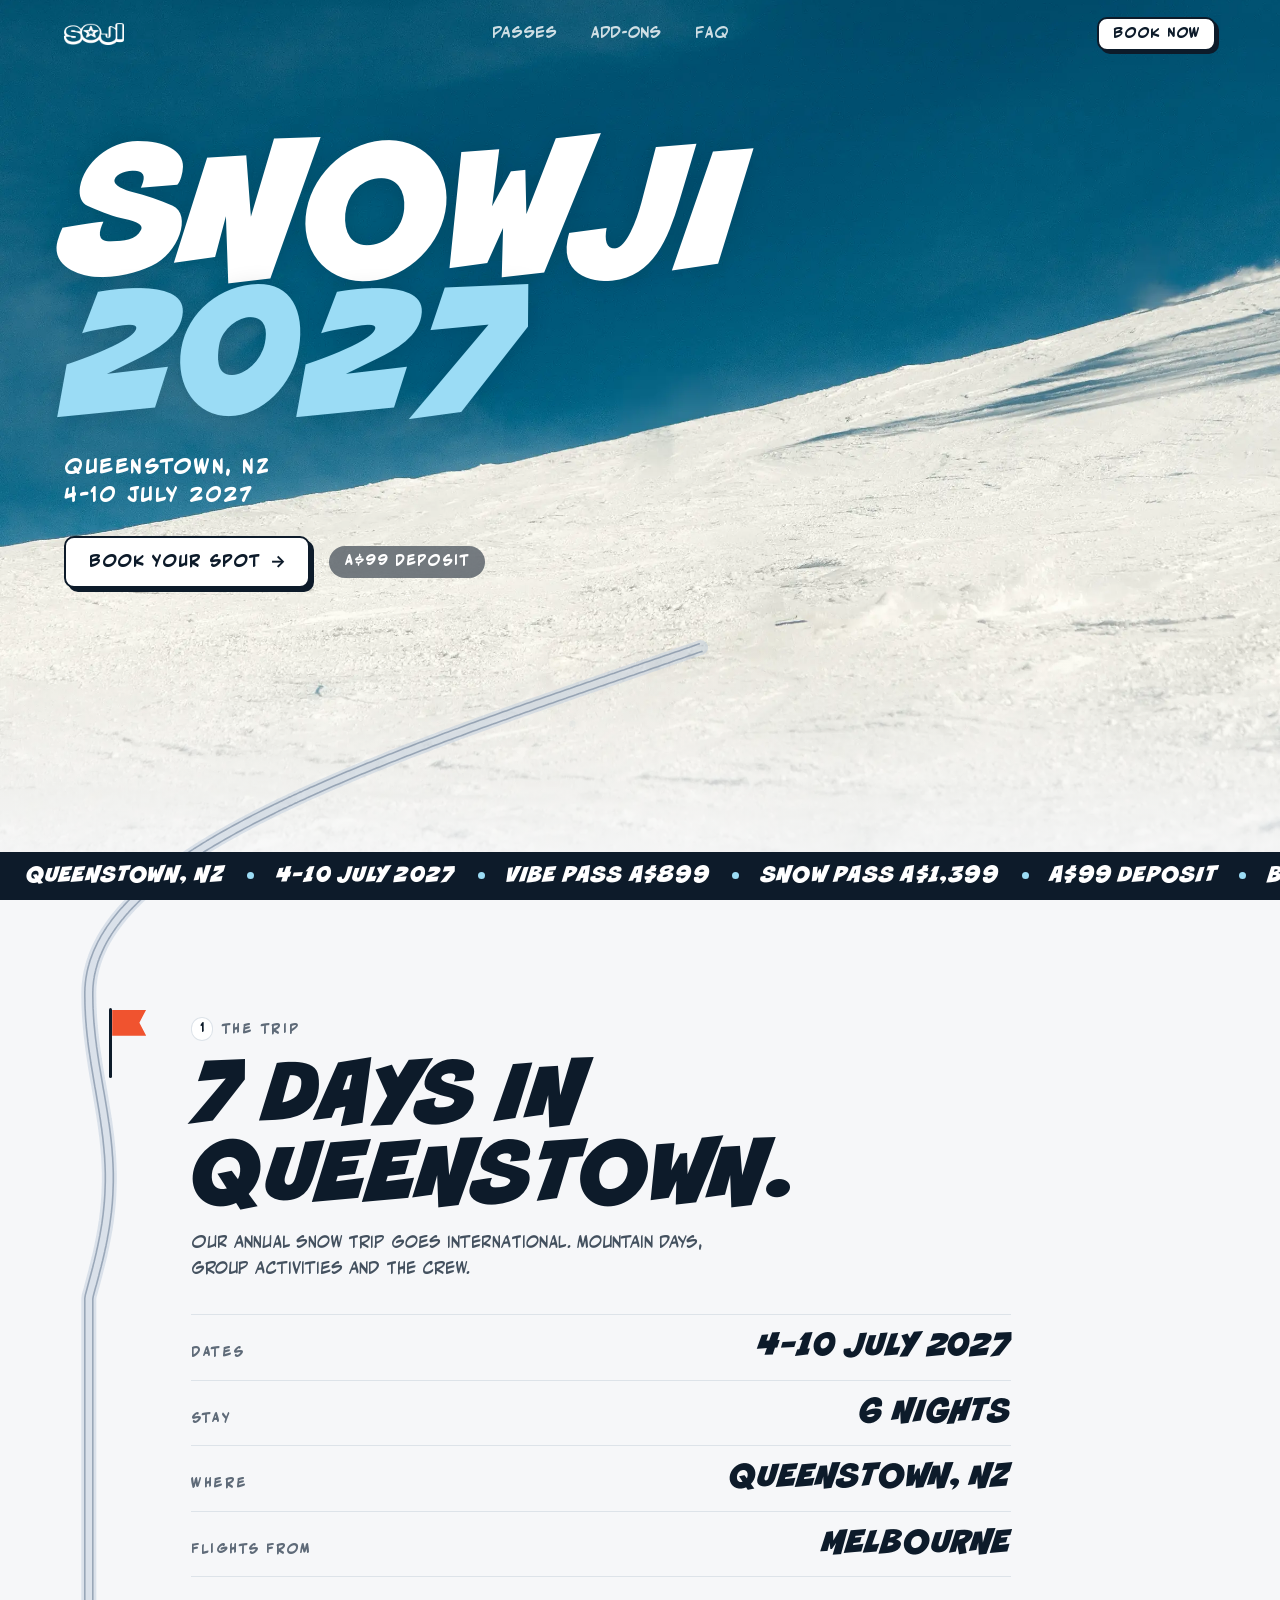
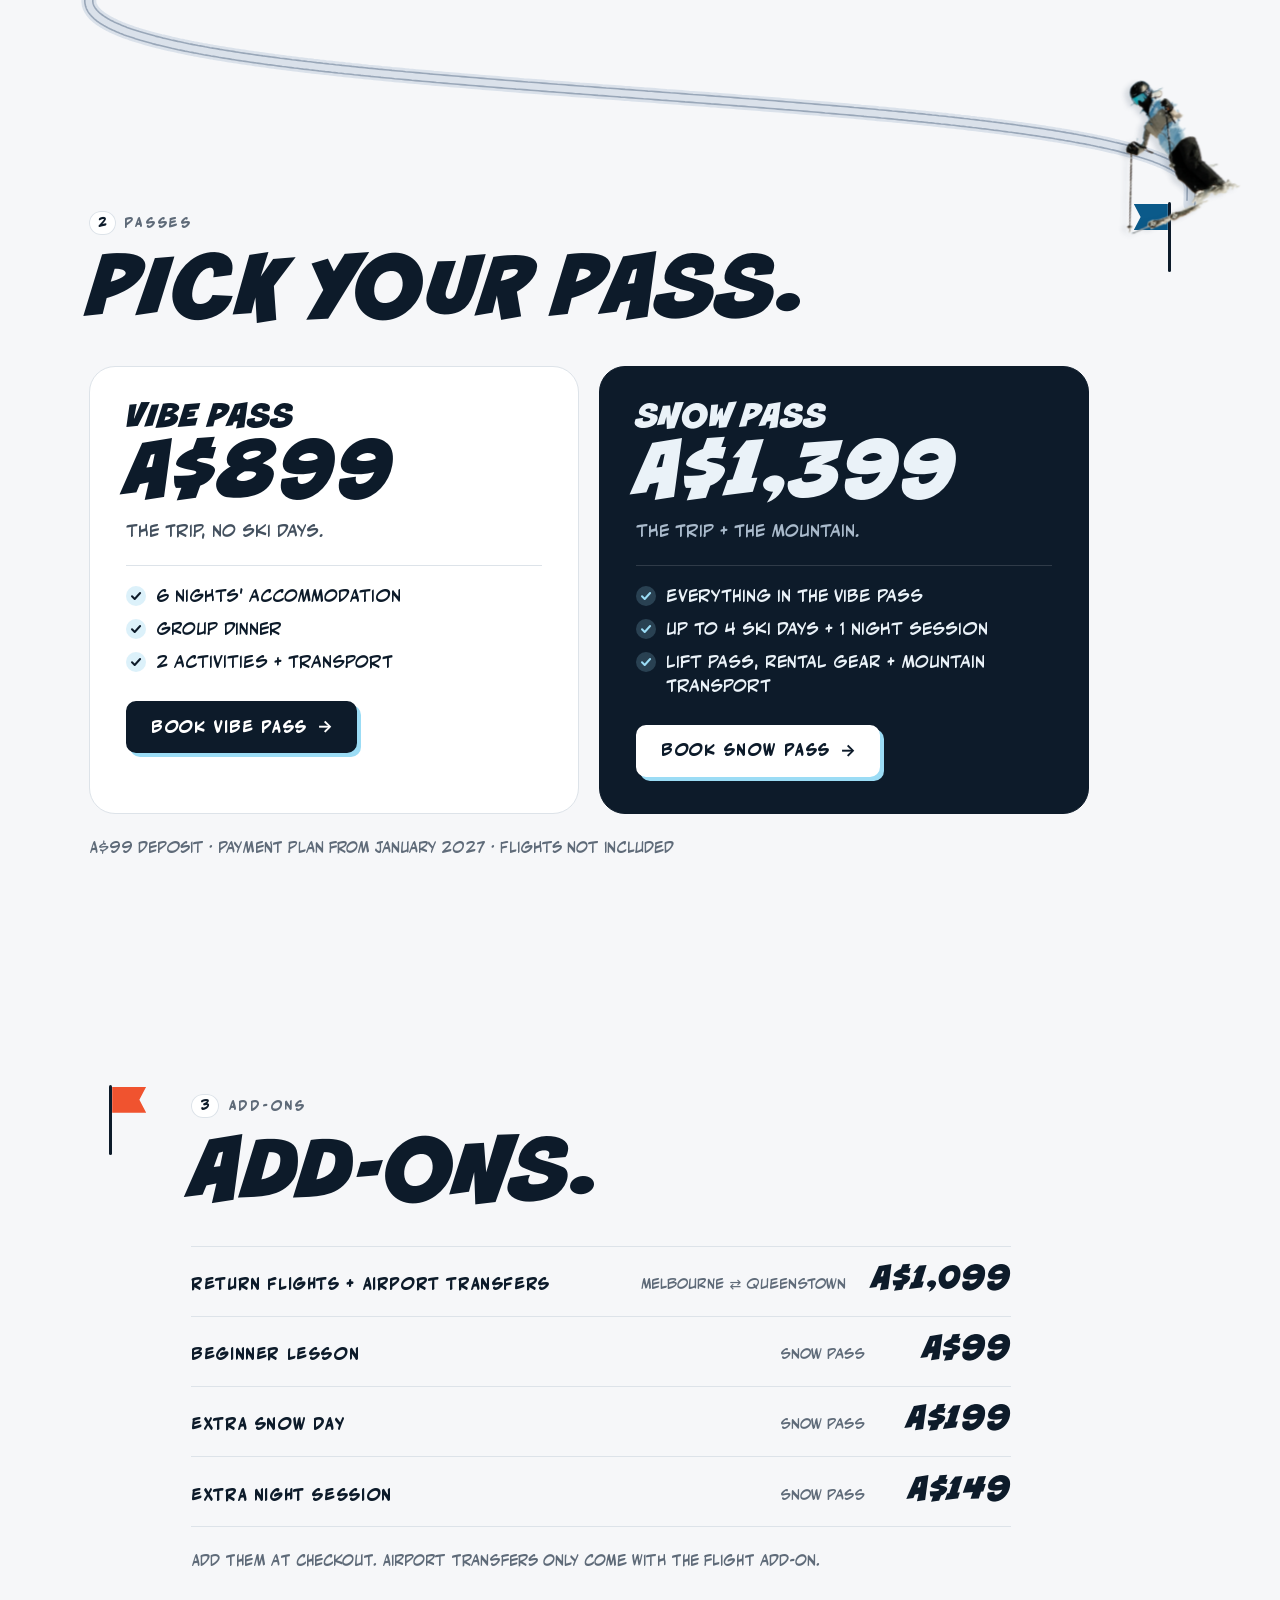
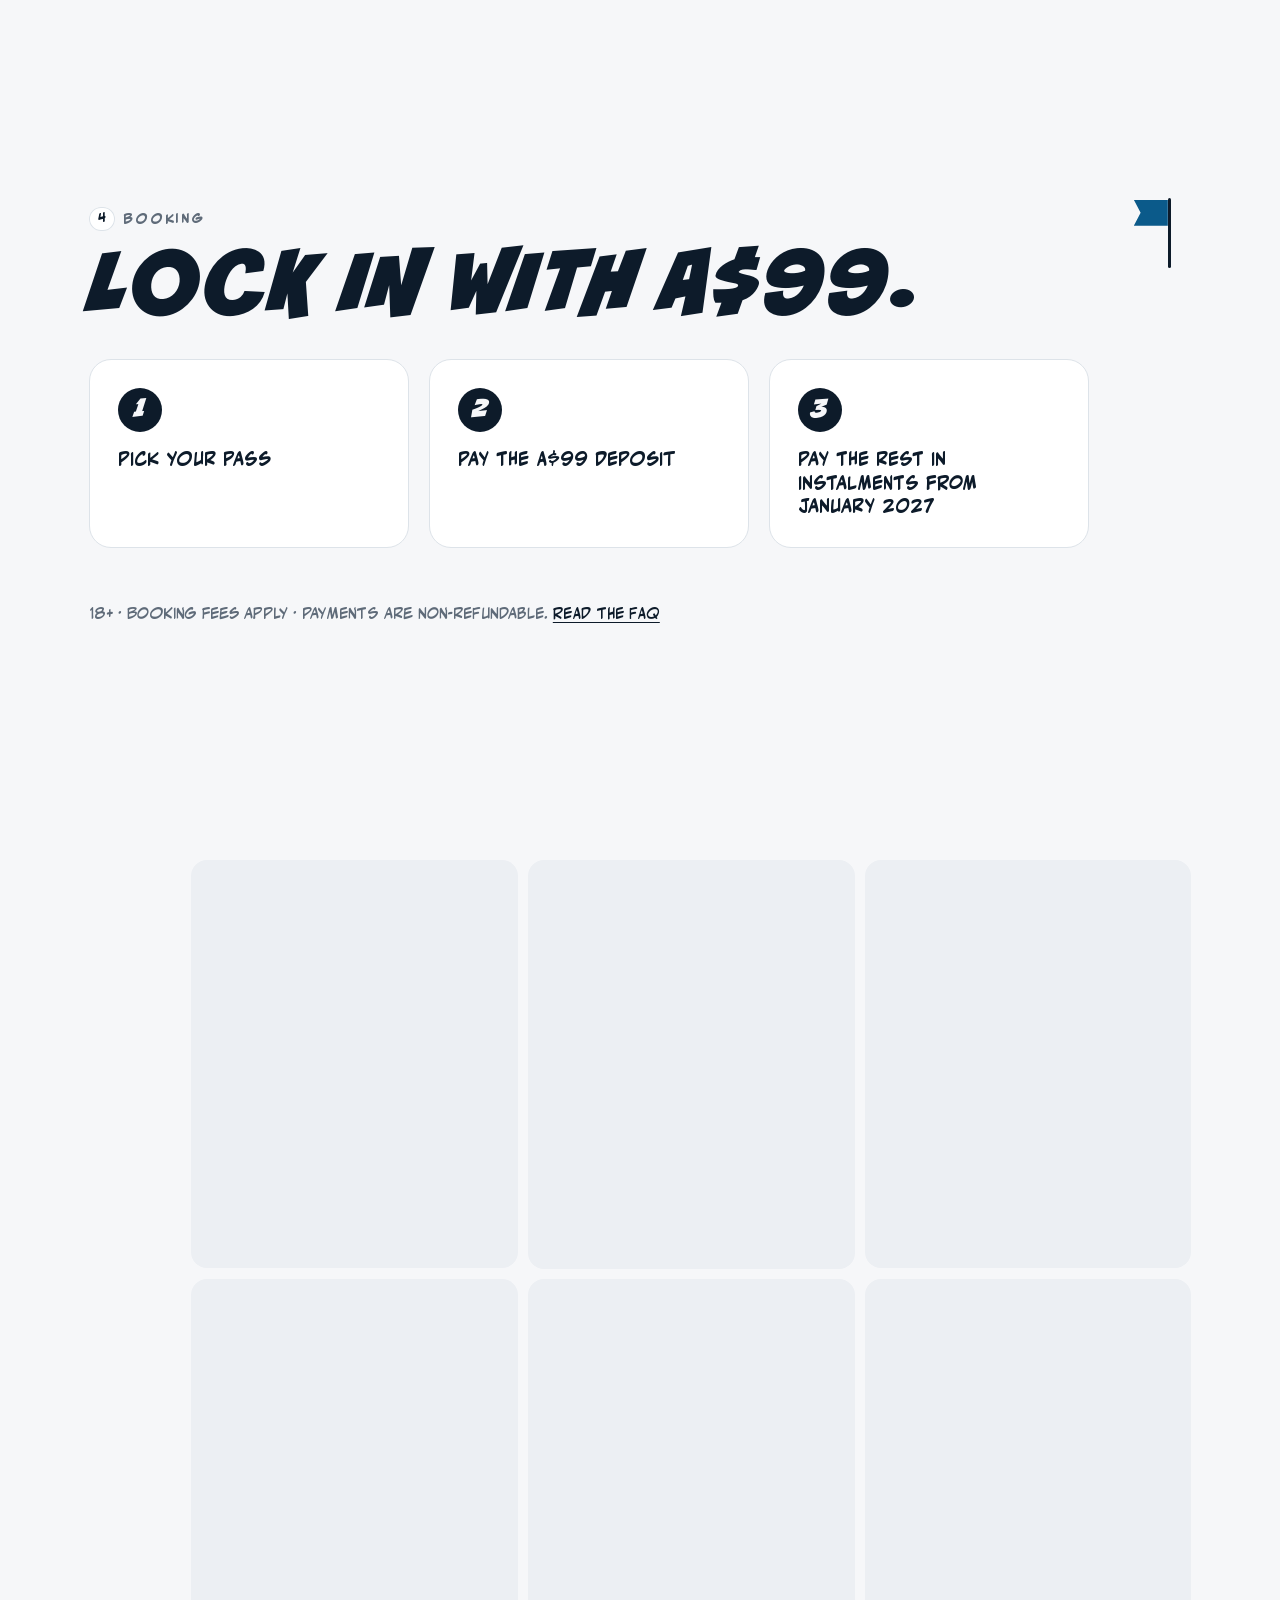
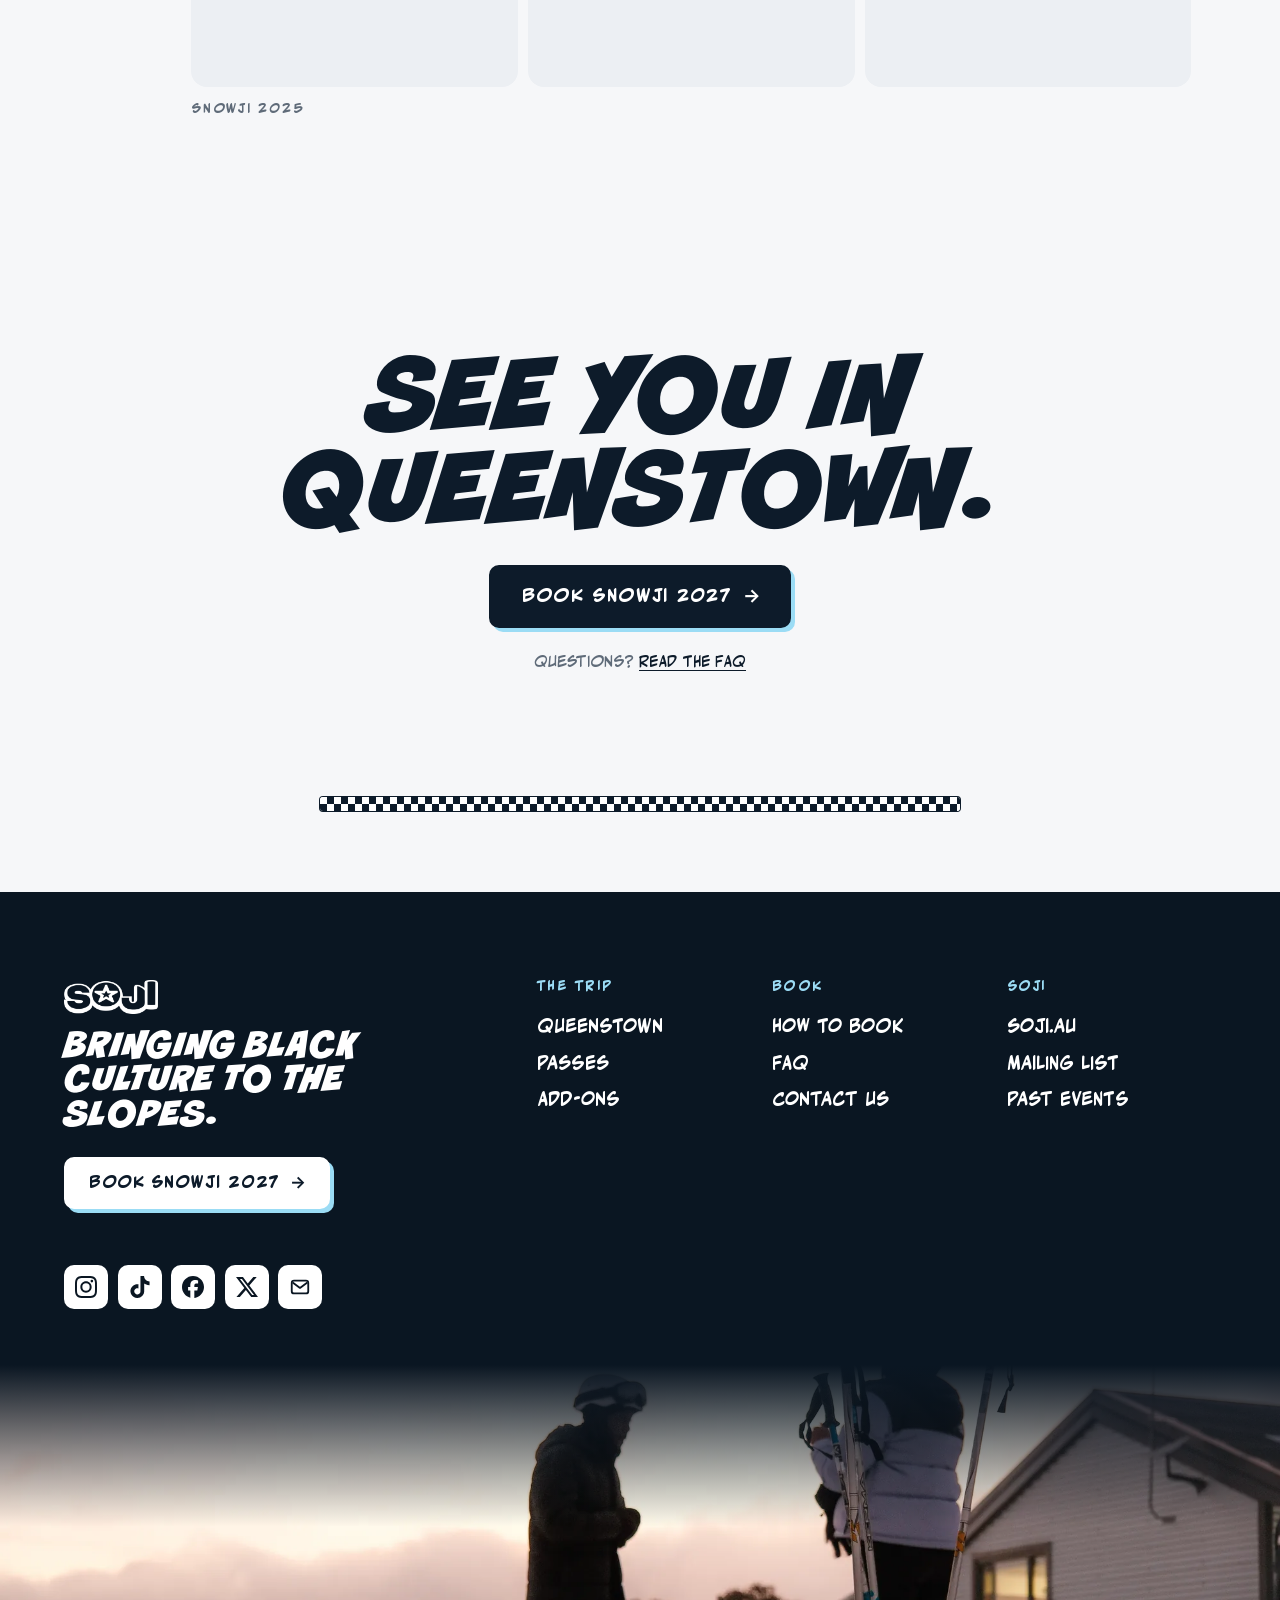
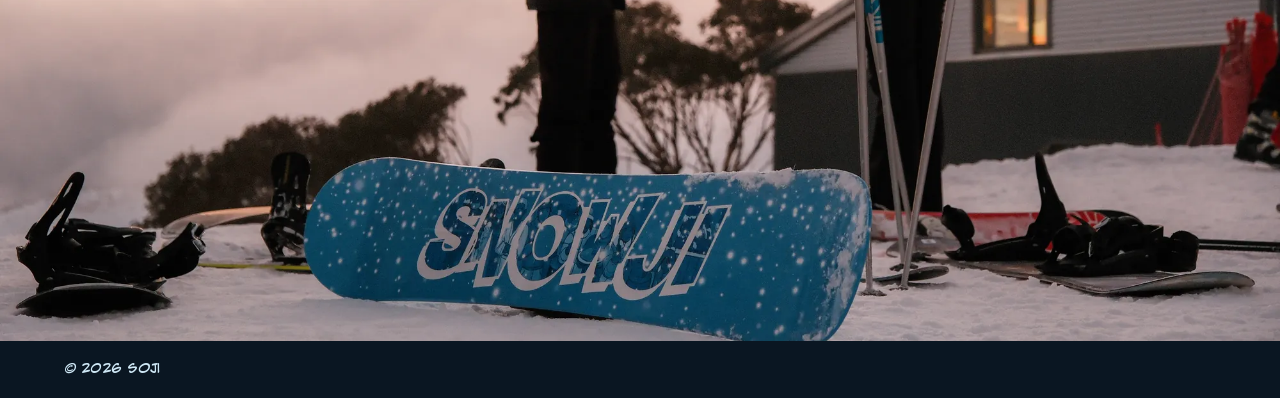
==== commit 57fa5b2b: "Vibe Pass A$899 Co-Authored-By: Claude Opus 5.5 <noreply@anthropic.com>" ====
--- a/index.html
+++ b/index.html
@@ -4,21 +4,21 @@
   <meta charset="utf-8">
   <meta name="viewport" content="width=device-width, initial-scale=1, viewport-fit=cover">
   <title>SNOWJI 2027 · Queenstown, 4–10 July</title>
-  <meta name="description" content="SNOWJI 2027: 7 days in Queenstown, New Zealand with SOJI. Vibe Pass A$799, Snow Pass A$1,399. Lock in with an A$99 deposit.">
+  <meta name="description" content="SNOWJI 2027: 7 days in Queenstown, New Zealand with SOJI. Vibe Pass A$899, Snow Pass A$1,399. Lock in with an A$99 deposit.">
   <meta name="theme-color" content="#0B4F7C">
   <meta property="og:site_name" content="SOJI">
   <meta property="og:locale" content="en_AU">
   <meta property="og:type" content="website">
   <meta property="og:url" content="https://snowji.soji.au/">
   <meta property="og:title" content="SNOWJI 2027 · Queenstown, 4–10 July">
-  <meta property="og:description" content="7 days in Queenstown with the crew. Vibe Pass A$799, Snow Pass A$1,399. Lock in with an A$99 deposit.">
+  <meta property="og:description" content="7 days in Queenstown with the crew. Vibe Pass A$899, Snow Pass A$1,399. Lock in with an A$99 deposit.">
   <meta property="og:image" content="https://snowji.soji.au/assets/img/preview.jpg">
   <meta property="og:image:width" content="1200">
   <meta property="og:image:height" content="630">
   <meta property="og:image:alt" content="SNOWJI 2027 – Queenstown, NZ, 4–10 July 2027. A SNOWJI 2025 skier carving down a snowy slope under a blue sky.">
   <meta name="twitter:card" content="summary_large_image">
   <meta name="twitter:title" content="SNOWJI 2027 · Queenstown, 4–10 July">
-  <meta name="twitter:description" content="7 days in Queenstown with the crew. Vibe Pass A$799, Snow Pass A$1,399. Lock in with an A$99 deposit.">
+  <meta name="twitter:description" content="7 days in Queenstown with the crew. Vibe Pass A$899, Snow Pass A$1,399. Lock in with an A$99 deposit.">
   <meta name="twitter:image" content="https://snowji.soji.au/assets/img/preview.jpg">
   <link rel="canonical" href="https://snowji.soji.au/">
   <link rel="icon" href="data:image/svg+xml,%3Csvg xmlns='http://www.w3.org/2000/svg' viewBox='0 0 64 64'%3E%3Crect width='64' height='64' rx='16' fill='%230D1B2A'/%3E%3Cpath d='M32 12v40M14.7 22l34.6 20M14.7 42l34.6-20' stroke='%23F6F7F9' stroke-width='5' stroke-linecap='round'/%3E%3C/svg%3E">
@@ -66,8 +66,8 @@
       </div>
       <div class="marquee" aria-hidden="true">
         <div class="marquee-track">
-          <span>Queenstown, NZ</span><span>4–10 July 2027</span><span>Vibe Pass A$799</span><span>Snow Pass A$1,399</span><span>A$99 deposit</span><span>Bringing Black culture to the slopes</span>
-          <span>Queenstown, NZ</span><span>4–10 July 2027</span><span>Vibe Pass A$799</span><span>Snow Pass A$1,399</span><span>A$99 deposit</span><span>Bringing Black culture to the slopes</span>
+          <span>Queenstown, NZ</span><span>4–10 July 2027</span><span>Vibe Pass A$899</span><span>Snow Pass A$1,399</span><span>A$99 deposit</span><span>Bringing Black culture to the slopes</span>
+          <span>Queenstown, NZ</span><span>4–10 July 2027</span><span>Vibe Pass A$899</span><span>Snow Pass A$1,399</span><span>A$99 deposit</span><span>Bringing Black culture to the slopes</span>
         </div>
       </div>
     </section>
@@ -95,7 +95,7 @@
         <div class="passes">
           <article class="pass">
             <h3>Vibe Pass</h3>
-            <p class="price">A$799</p>
+            <p class="price">A$899</p>
             <p class="pass-tag">The trip, no ski days.</p>
             <ul>
               <li>6 nights' accommodation</li>
